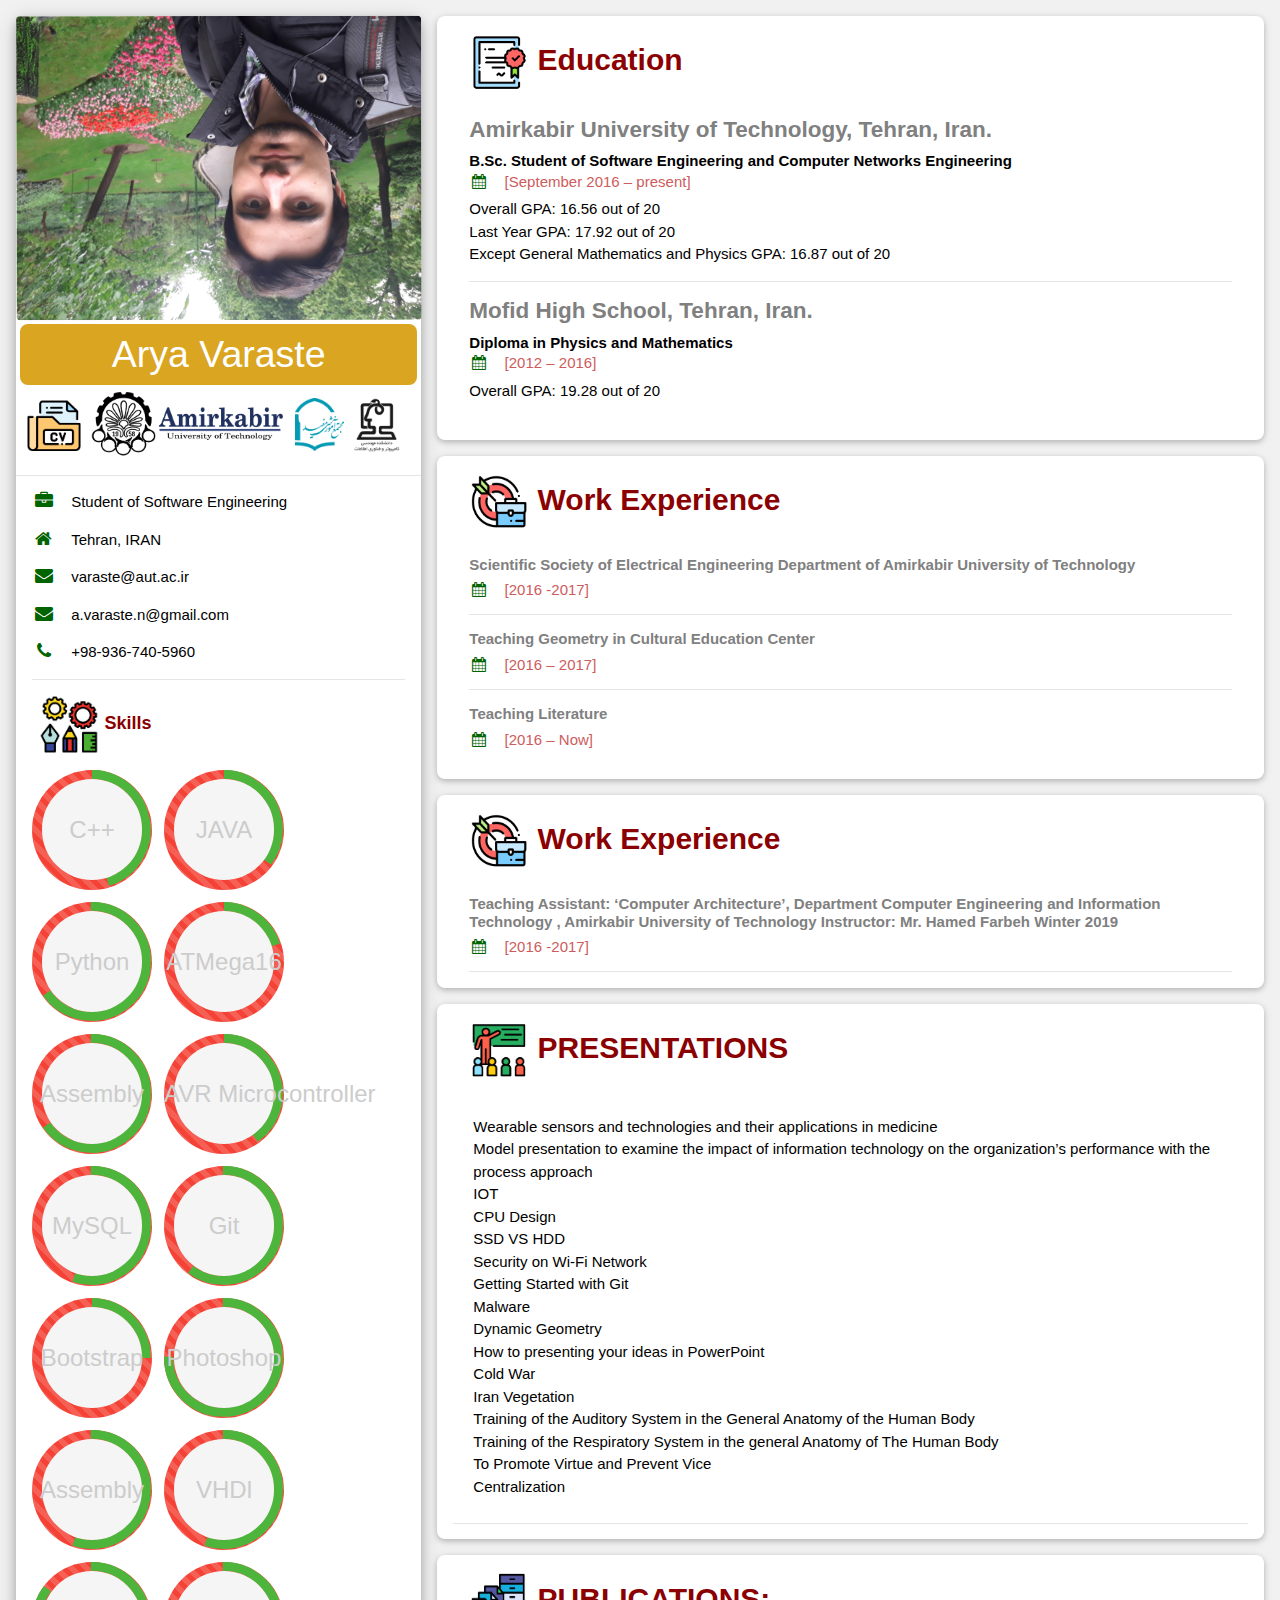
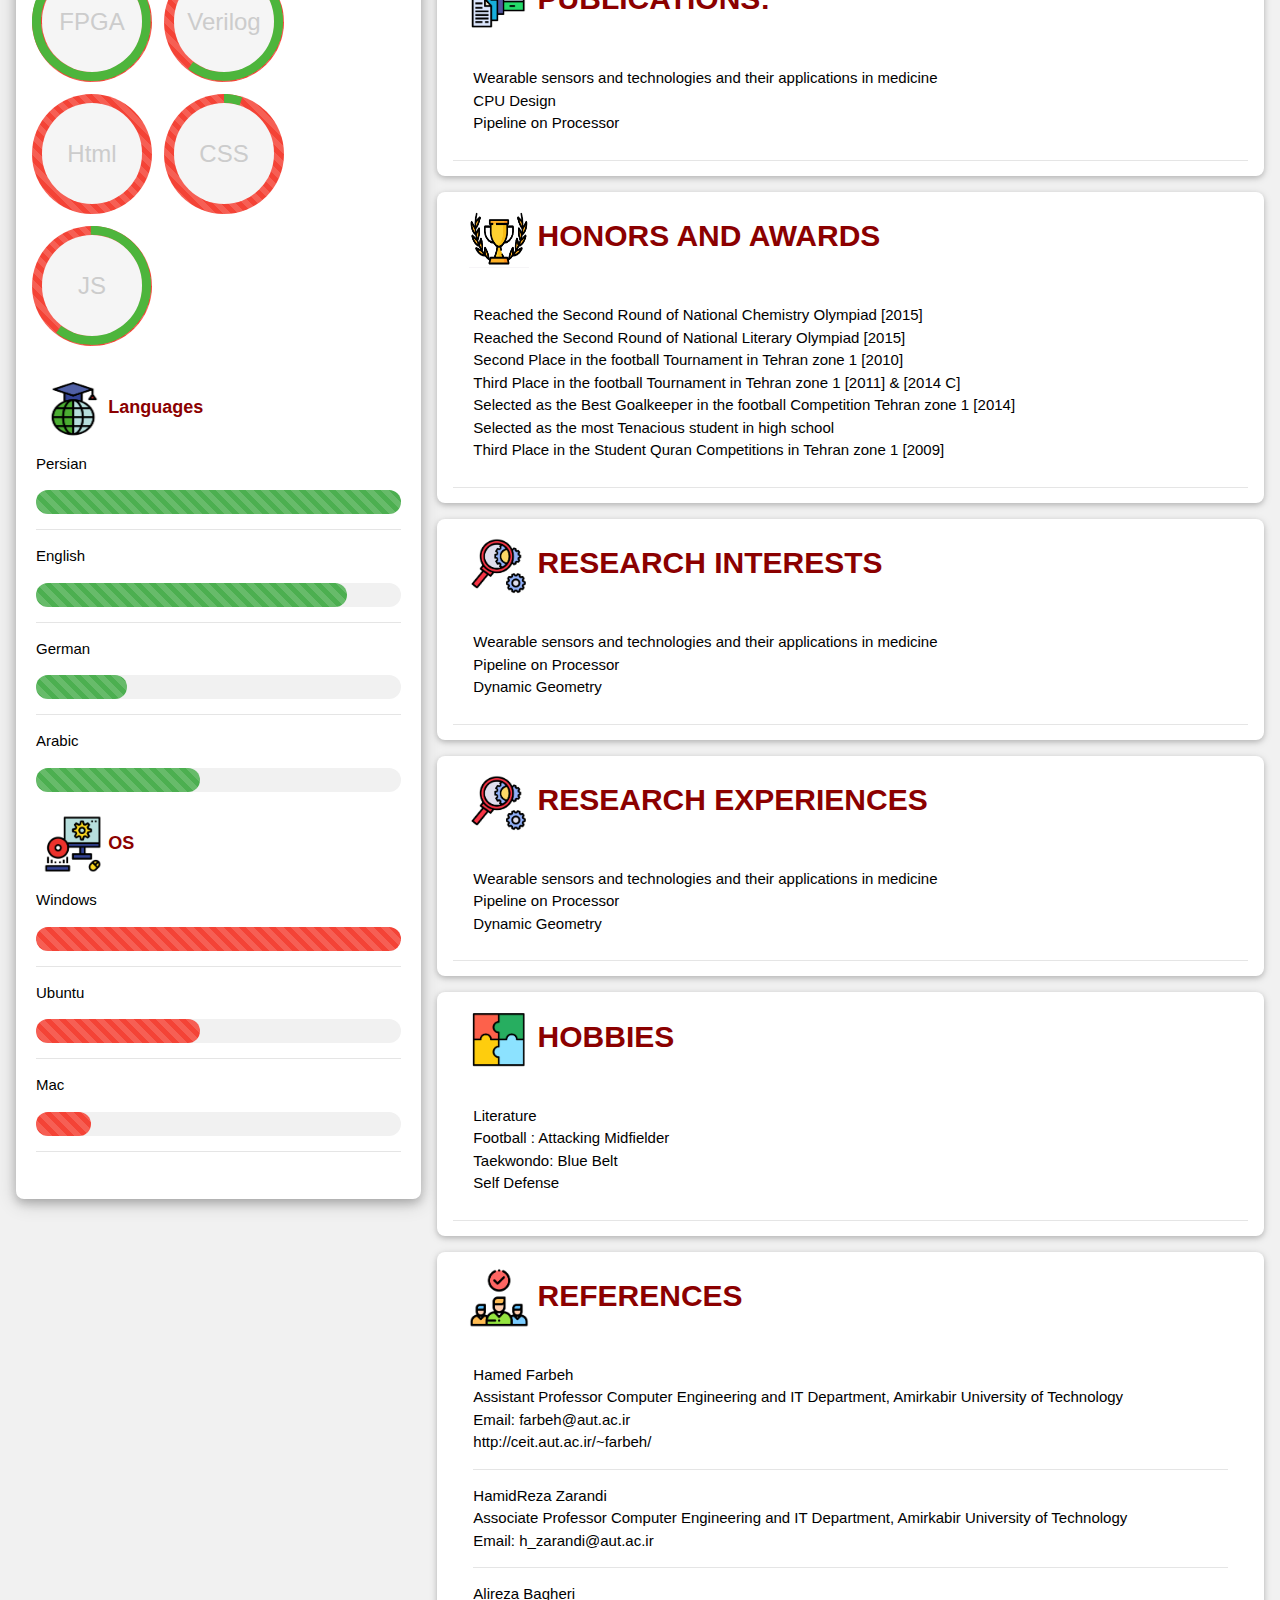
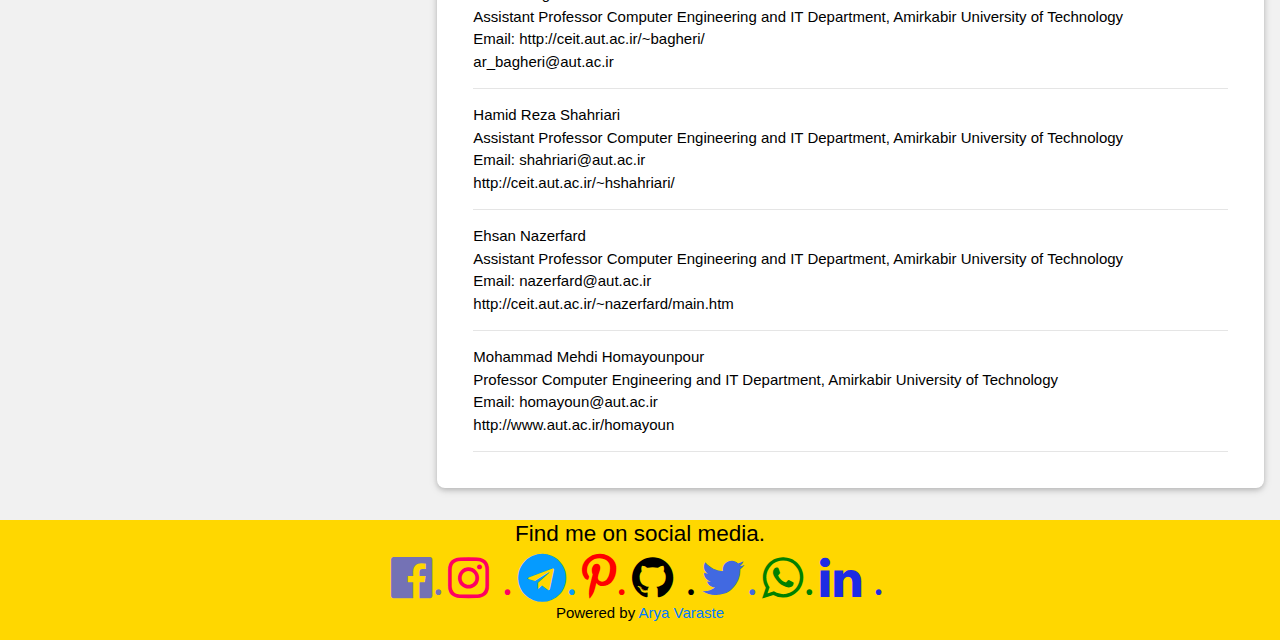
==== aryavaraste.html @ deca7c71 "Update aryavaraste.html" ====
<!DOCTYPE html>
<html>
<title>Arya Varaste</title>

<meta charset="UTF-8">
<meta name="viewport" content="width=device-width, initial-scale=1">
<meta name="viewport" content="width=device-width, initial-scale=1">

<link rel="stylesheet" href="style.css">
<link rel="stylesheet" href="">
<link rel="icon" href="pt.png" sizes="192x192" />
<link rel="stylesheet" href="https://www.w3schools.com/w3css/4/w3.css">
<link rel='stylesheet' href='https://fonts.googleapis.com/css?family=Roboto'>
<link rel="stylesheet" href="https://cdnjs.cloudflare.com/ajax/libs/font-awesome/4.7.0/css/font-awesome.min.css">
<link rel="stylesheet" href="https://maxcdn.bootstrapcdn.com/bootstrap/4.1.0/css/bootstrap.min.css">


<style>
  html,
  body,
  h1,
  h2,
  h3,
  h4,
  h5,
  h6 {
    font-family: "Garamond", sans-serif
  }
  h1 {
    font-family: "Freestyle Script", sans-serif;
    color: rgb(255, 255, 255);
    background-color: goldenrod;
    margin: 2%;
    padding: 0%;
    border: 10px;
    border-color: black;
    align-content: center;
    align-items: center;
    text-align: center;
  }
  hr {
    color: red;
  }
  .ii {
    color: darkgreen;
  }
  .era {
    color: indianred;
  }
  .Title {
    color: darkred;
  }
  .subTitle {
    color: gray;
  }
  .clhr {
    color: red;
  }
  .pBar {
    color: red;
  }
  .myImage {
    width: 90%;
    padding: 0%;
    margin-bottom: 0%;
  }
  .footer {
    background-color: gold;
  }
  .twitter {
    color: royalblue;
  }
  .myName {
    font-family: "Times New Roman (Headings CS)", sans-serif;
    color: rgb(255, 255, 255);
    background-color: goldenrod;
    margin: 1%;
    padding: 0%;
    border: 10px;
    border-color: black;
  }
  .facebook {
    color: rgba(62, 75, 253, 0.719)
  }
  .github {
    color: black;
  }
  .instagram {
    color: rgb(255, 0, 98);
  }
  .telegram {
    color: rgb(5, 155, 255)
  }
  .linkedin {
    color: rgb(30, 43, 228)
  }
  .pinterest {
    color: red;
  }
  .whatsapp {
    color: green;
  }
  .SM {
    size: 500px;
  }
  .CV {
    color: rgb(255, 255, 255);
    background-color: darkred;
    margin: 0%;
    padding: 0%;
    border: 0ch;
  }
  .lang {
    margin: 10px;
    padding: 10px;
  }
  .icon1 {
    width: 60px;
    height: 60px;
    padding: 0%;
    margin-left: 2%;
  }
  .Rotatea {
    transform: rotate(3.14rad);
    /* معادل 180 درجه چرخش  */
  }
  .icons {}
  .page {
    margin: 40px;
  }
</style>


<body class="w3-light-grey">

  <!-- Page Container -->
  <div class="w3-content w3-margin-top" style="max-width:1400px;">

    <!-- The Grid -->
    <div class="w3-row-padding">

      <!-- Left Column -->
      <div class="w3-third">

        <div class="w3-white   w3-card-4 w3-round-large">
          <div class="w3-display-container ">
            <img src="arya varaste.png" style="width:100% " class="myImage rounded Rotatea" alt="Avatar"></img>
            <div class=" w3-container myName w3-round-large">
              <h1 class "myName w3-hover-opacity ">Arya Varaste</h1>
            </div>
            <a href="Arya Varaste CV.pdf">
              <img class=" icon1 w3-hover-opacity" src="cv.png"></img>
            </a>
            <a href="http://aut.ac.ir/aut/">
              <img src="aut-logo.png" style="width:50% " class="myImage w3-hover-opacity" alt="Avatar"></img>
            </a>
            <a href="http://www.mecp.ir/index.aspx?siteid=18">
              <img src="mofid.png" style="width:12% " class="myImage w3-hover-opacity" alt="Avatar"></img>
            </a>
            <a href="http://ceit.aut.ac.ir">
              <img src="ce.png" style="width:14% " class="myImage w3-hover-opacity" alt="Avatar"></img>
            </a>
          </div>

          <hr>
          <div class="w3-container">
            <p>
              <i class="fa fa-briefcase fa-fw w3-margin-right w3-large ii w3-hover-opacity"></i>Student of Software Engineering</p>
            <p>
              <i class="fa fa-home fa-fw w3-margin-right w3-large ii w3-hover-opacity"></i>Tehran, IRAN</p>
            <p>
              <i class="fa fa-envelope fa-fw w3-margin-right w3-large ii w3-hover-opacity"></i>varaste@aut.ac.ir</p>
            <p>
              <i class="fa fa-envelope fa-fw w3-margin-right w3-large ii w3-hover-opacity"></i>a.varaste.n@gmail.com</p>
            <p>
              <i class="fa fa-phone fa-fw w3-margin-right w3-large ii w3-hover-opacity"></i>+98-936-740-5960</p>
            <hr>

            <p class="w3-large">
              <b>
                <img class=" icon1 w3-hover-opacity" src="Skills.png"></img>
                <b class="Title w3-hover-opacity">Skills</b>
              </b>
            </p>


            <div class=" c100 p45  w3-red  green
            progress-bar-animated    
            progress-bar-striped  ">
              <span>C++</span>
              <div class="slice ">
                <div class="bar "></div>
                <div class="fill "></div>
              </div>
            </div>


            <div class=" c100 p35  w3-red  green
           progress-bar-animated    
           progress-bar-striped  ">
              <span>JAVA</span>
              <div class="slice ">
                <div class="bar "></div>
                <div class="fill "></div>
              </div>
            </div>

            <div class=" c100 p65  w3-red  green
                   progress-bar-animated    
                   progress-bar-striped  ">
              <span>Python</span>
              <div class="slice ">
                <div class="bar "></div>
                <div class="fill "></div>
              </div>
            </div>

            <div class=" c100 p20  w3-red  green
            progress-bar-animated    
            progress-bar-striped  ">
              <span>ATMega16</span>
              <div class="slice ">
                <div class="bar "></div>
                <div class="fill "></div>
              </div>
            </div>

            <div class=" c100 p65  w3-red  green
            progress-bar-animated    
            progress-bar-striped  ">
              <span>Assembly</span>
              <div class="slice ">
                <div class="bar "></div>
                <div class="fill "></div>
              </div>
            </div>

            <div class=" c100 p40  w3-red  green
            progress-bar-animated    
            progress-bar-striped  ">
              <span>AVR Microcontroller</span>
              <div class="slice ">
                <div class="bar "></div>
                <div class="fill "></div>
              </div>
            </div>
 
            <div class=" c100 p55  w3-red  green
            progress-bar-animated    
            progress-bar-striped  ">
              <span>MySQL</span>
              <div class="slice ">
                <div class="bar "></div>
                <div class="fill "></div>
              </div>
            </div>


            <div class=" c100 p60  w3-red  green
            progress-bar-animated    
            progress-bar-striped  ">
              <span>Git</span>
              <div class="slice ">
                <div class="bar "></div>
                <div class="fill "></div>
              </div>
            </div>

            

            <div class=" c100 p25  w3-red  green
            progress-bar-animated    
            progress-bar-striped  ">
              <span>Bootstrap</span>
              <div class="slice ">
                <div class="bar "></div>
                <div class="fill "></div>
              </div>
            </div>

            <div class=" c100 p75  w3-red  green
                  progress-bar-animated    
                  progress-bar-striped  ">
              <span>Photoshop</span>
              <div class="slice ">
                <div class="bar "></div>
                <div class="fill "></div>
              </div>
            </div>

          
            <div class=" c100 p55  w3-red  green
                  progress-bar-animated    
                  progress-bar-striped  ">
              <span>Assembly</span>
              <div class="slice ">
                <div class="bar "></div>
                <div class="fill "></div>
              </div>
            </div>
            

            <div class=" c100 p55  w3-red  green
                  progress-bar-animated    
                  progress-bar-striped  ">
              <span>VHDl</span>
              <div class="slice ">
                <div class="bar "></div>
                <div class="fill "></div>
              </div>
            </div>

            <div class=" c100 p85   w3-red  green
                  progress-bar-animated    
                  progress-bar-striped  ">
              <span>FPGA</span>
              <div class="slice ">
                <div class="bar "></div>
                <div class="fill "></div>
              </div>
            </div>

            <div class=" c100 p60  w3-red  green
                      progress-bar-animated    
                      progress-bar-striped  ">
              <span>Verilog</span>
              <div class="slice ">
                <div class="bar "></div>
                <div class="fill "></div>
              </div>
            </div>

            <div>
              <div class=" c100 p0  w3-red  green 
            progress-bar-animated    
            progress-bar-striped  ">
                <span>Html</span>
                <div class="slice ">
                  <div class="bar "></div>
                  <div class="fill "></div>
                </div>
              </div>

              <div class=" c100 p5  w3-red  green
           progress-bar-animated    
           progress-bar-striped  ">
                <span>CSS</span>
                <div class="slice ">
                  <div class="bar "></div>
                  <div class="fill "></div>
                </div>
              </div>

              <div class=" c100 p60  w3-red  green
          progress-bar-animated    
          progress-bar-striped  ">
                <span>JS</span>
                <div class="slice ">
                  <div class="bar "></div>
                  <div class="fill "></div>
                </div>
              </div>
            </div>
            <br>
          </div>


          <div class="lang">
            <p class="w3-large w3-text-theme">
              <b>
                <img class=" icon1 w3-hover-opacity" src="Languages.png"></img>
              </b>
              <b class="Title w3-hover-opacity">Languages</b>
              </b>
            </p>
            <p>Persian</p>
            <div class="w3-light-grey w3-round-xlarge">
              <div class="w3-round-xlarge w3-green progress-bar-animated    
            progress-bar-striped  w3-hover-opacity" style="height:24px;width:100%"></div>
            </div>
            <hr>
            <p>English</p>
            <div class="w3-light-grey w3-round-xlarge">
              <div class="w3-round-xlarge w3-green w3-green progress-bar-animated    
            progress-bar-striped  w3-hover-opacity" style="height:24px;width:85%"></div>
            </div>
            <hr>
            <p>German</p>
            <div class="w3-light-grey w3-round-xlarge">
              <div class="w3-round-xlarge w3-green w3-green progress-bar-animated    
            progress-bar-striped  w3-hover-opacity" style="height:24px;width:25%"></div>
            </div>
            <hr>
            <p>Arabic</p>
            <div class="w3-light-grey w3-round-xlarge">
              <div class="w3-round-xlarge w3-green  w3-green progress-bar-animated    
            progress-bar-striped  w3-hover-opacity" style="height:24px;width:45%"></div>
            </div>
            <br>



            <p class="w3-large w3-text-theme">
              <b>
                <img class=" icon1 w3-hover-opacity" src="OS.png"></img>
              </b>
              <b class="Title w3-hover-opacity"> OS</b>
              </b>
            </p>
            <p>Windows</p>
            <div class="w3-light-grey w3-round-xlarge">
              <div class="w3-round-xlarge w3-red  progress-bar-animated    
            progress-bar-striped  w3-hover-opacity" style="height:24px;width:100%"></div>
            </div>
            <hr>
            <p>Ubuntu</p>
            <div class="w3-light-grey w3-round-xlarge">
              <div class="w3-round-xlarge w3-red progress-bar-animated    
            progress-bar-striped  w3-hover-opacity" style="height:24px;width:45%"></div>
            </div>
            <hr>
            <p>Mac </p>
            <div class="w3-light-grey w3-round-xlarge">
              <div class="w3-round-xlarge w3-red progress-bar-animated    
            progress-bar-striped  w3-hover-opacity" style="height:24px;width:15%"></div>
            </div>
            <hr>

            <br>
          </div>
        </div>
        <br>

        <!-- End Left Column -->
      </div>

      <!-- Right Column -->
      <div class="w3-twothird">


        <div class="w3-container w3-card w3-white w3-margin-bottom w3-round-large">
          <h2 class=" w3-padding-16">
            <img class=" icon1 w3-hover-opacity" src="Education.png"></img>
            <b class="Title"> Education</b>
          </h2>
          <div class="w3-container">
            <h4 class="subTitle">
              <b>Amirkabir University of Technology, Tehran, Iran.</b>
            </h4>
            <h7 class="">
              <b>B.Sc. Student of Software Engineering and Computer Networks Engineering</b>
            </h7>
            <h6 class="era ">
              <i class="fa fa-calendar fa-fw w3-margin-right ii w3-hover-opacity"></i>[September 2016 – present]</h6>
            <p>Overall GPA: 16.56 out of 20</br>
              Last Year GPA: 17.92 out of 20</br>
              Except General Mathematics and Physics GPA: 16.87 out of 20</p>
            <hr>
          </div>

          <div class="w3-container">
            <h4 class="subTitle">
              <b>Mofid High School, Tehran, Iran.</b>
            </h4>
            <h7 class="">
              <b> Diploma in Physics and Mathematics</b>
            </h7>

            <h6 class="era">
              <i class="fa fa-calendar fa-fw w3-margin-right ii w3-hover-opacity"></i>[2012 – 2016]</h6>
            <p>Overall GPA: 19.28 out of 20</p>
            </br>
          </div>
        </div>


        <div class="w3-container w3-card w3-white w3-margin-bottom w3-round-large">
          <h2 class="w3-text-grey w3-padding-16">
            <img class=" icon1 w3-hover-opacity" src="Work Experience.png"></img>
            <b class="Title">Work Experience</b>
          </h2>
          <div class="w3-container">
            <h6 class="subTitle">
              <b>Scientific Society of Electrical Engineering Department of Amirkabir University of Technology</b>
            </h6>
            <h6 class="era">
              <i class="fa fa-calendar fa-fw w3-margin-right ii w3-hover-opacity"></i>[2016 -2017]
              <!--<span class="w3-tag w3-teal w3-round">Current</span>-->
            </h6>
            <p></p>
            <hr>
          </div>
          <div class="w3-container">
            <h6 class="subTitle">
              <b>Teaching Geometry in Cultural Education Center</b>
            </h6>
            <h6 class="era">
              <i class="fa fa-calendar fa-fw w3-margin-right ii w3-hover-opacity"></i>[2016 – 2017]</h6>
            <hr class="clhr">
          </div>
          <div class="w3-container">
            <h6 class="subTitle">
              <b>Teaching Literature </b>
            </h6>
            <h6 class="era">
              <i class="fa fa-calendar fa-fw w3-margin-right  ii w3-hover-opacity"></i>[2016 – Now]</h6>
            <br>
          </div>
        </div>

         <div class="w3-container w3-card w3-white w3-margin-bottom w3-round-large">
          <h2 class="w3-text-grey w3-padding-16">
            <img class=" icon1 w3-hover-opacity" src="Work Experience.png"></img>
            <b class="Title">Work Experience</b>
          </h2>
          <div class="w3-container">
            <h6 class="subTitle">
              <b>Teaching Assistant: ‘Computer Architecture’, Department Computer Engineering and Information Technology , Amirkabir University of Technology
Instructor: Mr. Hamed Farbeh 
                Winter 2019</b>
            </h6>
            <h6 class="era">
              <i class="fa fa-calendar fa-fw w3-margin-right ii w3-hover-opacity"></i>[2016 -2017]
              <!--<span class="w3-tag w3-teal w3-round">Current</span>-->
            </h6>
            <p></p>
            <hr>
          </div>
        </div>

        <div class="w3-container w3-card w3-white w3-margin-bottom w3-round-large">
          <h2 class=" w3-padding-16">
            <img class=" icon1 w3-hover-opacity" src="PRESENTATIONS2.png"></img>
            <b class="Title">PRESENTATIONS</b>
          </h2>

          <p class="lang">
            Wearable sensors and technologies and their applications in medicine
            <br> Model presentation to examine the impact of information technology on the organization’s performance with the process approach
            <br> IOT
            <br> CPU Design
            <br> SSD VS HDD
            <br> Security on Wi-Fi Network
            <br> Getting Started with Git
            <br> Malware
            <br> Dynamic Geometry
            <br> How to presenting your ideas in PowerPoint
            <br> Cold War
            <br> Iran Vegetation
            <br> Training of the Auditory System in the General Anatomy of the Human Body
            <br> Training of the Respiratory System in the general Anatomy of The Human Body
            <br> To Promote Virtue and Prevent Vice
            <br> Centralization
            <br>
          </p>
          <hr>
        </div>


        <div class="w3-container w3-card w3-white w3-margin-bottom w3-round-large">
          <h2 class=" w3-padding-16">
            <img class=" icon1 w3-hover-opacity" src="PUBLICATIONS.png"></img>
            <b class="Title">PUBLICATIONS:</b>
          </h2>

          <p class="lang">
            Wearable sensors and technologies and their applications in medicine
            <br> CPU Design
            <br> Pipeline on Processor
            <br>

          </p>
          <hr>
        </div>


        <div class="w3-container w3-card w3-white w3-margin-bottom w3-round-large">
          <h2 class=" w3-padding-16">
            <img class=" icon1 w3-hover-opacity" src="HONORS AND AWARDS.png"></img>
            <b class="Title">HONORS AND AWARDS</b>
          </h2>

          <p class="lang">
            Reached the Second Round of National Chemistry Olympiad [2015]
            <br> Reached the Second Round of National Literary Olympiad [2015]
            <br> Second Place in the football Tournament in Tehran zone 1 [2010]
            <br> Third Place in the football Tournament in Tehran zone 1 [2011] & [2014 C]
            <br> Selected as the Best Goalkeeper in the football Competition Tehran zone 1 [2014]
            <br> Selected as the most Tenacious student in high school
            <br> Third Place in the Student Quran Competitions in Tehran zone 1 [2009]
            <br>
          </p>
          <hr>
        </div>

        <div class="w3-container w3-card w3-white w3-margin-bottom w3-round-large">
          <h2 class=" w3-padding-16">
            <img class=" icon1 w3-hover-opacity" src="RESEARCH EXPERIENCES1.png"></img>
            <b class="Title">RESEARCH INTERESTS</b>
          </h2>
          <p class="lang">
            Wearable sensors and technologies and their applications in medicine
            <br>Pipeline on Processor
            <br> Dynamic Geometry
            <br>
          </p>
          <hr>
        </div>

        <div class="w3-container w3-card w3-white w3-margin-bottom w3-round-large">
          <h2 class=" w3-padding-16">
            <img class=" icon1 w3-hover-opacity" src="RESEARCH EXPERIENCES1.png"></img>
            <b class="Title">RESEARCH EXPERIENCES</b>
          </h2>
          <p class="lang">
            Wearable sensors and technologies and their applications in medicine
            <br>Pipeline on Processor
            <br> Dynamic Geometry
            <br>
          </p>
          <hr>
        </div>

        <div class="w3-container w3-card w3-white w3-margin-bottom w3-round-large">
          <h2 class=" w3-padding-16">
            <img class=" icon1 w3-hover-opacity" src="HOBBIES.png"></img>
            <b class="Title">HOBBIES</b>
          </h2>
          <p class="lang">
            Literature
            <br> Football : Attacking Midfielder
            <br> Taekwondo: Blue Belt
            <br> Self Defense
            <br>
          </p>
          <hr>
        </div>

        <div class="w3-container w3-card w3-white w3-margin-bottom w3-round-large">
          <h2 class=" w3-padding-16">
            <img class=" icon1 w3-hover-opacity" src="REFERENCES.png"></img>
            <b class="Title">REFERENCES</b>
          </h2>
          <div class="lang">
            <p>
              Hamed Farbeh
              <br> Assistant Professor Computer Engineering and IT Department, Amirkabir University of Technology
              <br> Email: farbeh@aut.ac.ir
              <br> http://ceit.aut.ac.ir/~farbeh/
              <br>
              <hr> HamidReza Zarandi
              <br> Associate Professor Computer Engineering and IT Department, Amirkabir University of Technology
              <br> Email: h_zarandi@aut.ac.ir
              <br>
              <hr> Alireza Bagheri
              <br> Assistant Professor Computer Engineering and IT Department, Amirkabir University of Technology
              <br> Email: http://ceit.aut.ac.ir/~bagheri/
              <br> ar_bagheri@aut.ac.ir
              <br>
              <hr> Hamid Reza Shahriari
              <br> Assistant Professor Computer Engineering and IT Department, Amirkabir University of Technology
              <br> Email: shahriari@aut.ac.ir
              <br> http://ceit.aut.ac.ir/~hshahriari/
              <br>
              <hr> Ehsan Nazerfard
              <br> Assistant Professor Computer Engineering and IT Department, Amirkabir University of Technology
              <br> Email: nazerfard@aut.ac.ir
              <br> http://ceit.aut.ac.ir/~nazerfard/main.htm
              <br>
              <hr> Mohammad Mehdi Homayounpour
              <br> Professor Computer Engineering and IT Department, Amirkabir University of Technology
              <br> Email: homayoun@aut.ac.ir
              <br> http://www.aut.ac.ir/homayoun
              <br>
            </p>
            <hr>
          </div>
        </div>
      </div>
      <!-- End Right Column -->
    </div>
    <!-- End Grid -->
  </div>
  <!-- End Page Container -->
  </div>
  <footer class="w3-container footer w3-center w3-margin-top">
    <h4>Find me on social media.</h4>
    <a href="">
      <i class="fa fa-facebook-official w3-hover-opacity facebook SM w3-xxxlarge">. </i>
    </a>
    <a href="https://www.instagram.com/aryavaraste/">
      <i class="fa fa-instagram w3-hover-opacity  instagram SM w3-xxxlarge"> .</i>
    </a>
    <a href="https://t.me/PhoenixAIM54">
      <i class="fa fa-telegram w3-hover-opacity telegram SM w3-xxxlarge">. </i>
    </a>
    <a href=""></a>
    <i class="fa fa-pinterest-p w3-hover-opacity pinterest SM w3-xxxlarge">. </i>
    </a>
    <a href="https://github.com/varaste">
      <i class="fa fa-github w3-hover-opacity github SM w3-xxxlarge"> .</i>
    </a>
    <a href="">
      <i class="fa fa-twitter w3-hover-opacity twitter SM w3-xxxlarge">. </i>
    </a>
    <a href="">
      <i class="fa fa-whatsapp w3-hover-opacity  whatsapp SM w3-xxxlarge">. </i>
    </a>
    <a href="">
      <i class="fa fa-linkedin w3-hover-opacity linkedin SM w3-xxxlarge"> .</i>
    </a>
    <a href="">
      <i class="fa fa-Google+  w3-hover-opacity Google+ SM "></i>
    </a>
    <p>Powered by
      <a href="https://github.com/varaste" target="_blank">Arya Varaste</a>
    </p>
  </footer>
</body>

</html>
---- style.css ----
html,
  body,
  h1,
  h2,
  h3,
  h4,
  h5,
  h6 {
    font-family: "Garamond", sans-serif
  }

  h1 {
    font-family: "Freestyle Script", sans-serif;
    color: rgb(255, 255, 255);
    background-color:darkgreen;
    margin: 2%;
    padding: 0%;
    border: 10px;
    border-color: black;
    align-content: center;
    align-items: center;
    text-align: center;
    

  }

  .ii {
    color: darkgreen;

  }

  .era {
    color: indianred;
  }

  .Title {
    color: darkred;
  }

  .subTitle {
    color: gray;
  }

  hr {
    color: red;
  }

  .clhr {
    color: red;
  }

  .pBar {
    color: red;
  }

  #name {
    color: aqua;
  }

  .myImage {
    width: 90%;
    padding: 0%;
    margin-bottom: 0%;

  }

  .footer {
    background-color: darkorange;
  }

  .twitter {
    color: royalblue;
  }

  .myName {
    font-family: "Times New Roman (Headings CS)", sans-serif;
    color: rgb(255, 255, 255);
    background-color: darkgreen;
    margin: 1%;
    padding: 0%;
    border: 10px;
    border-color: black;
  }

  .facebook {

    color: rgba(62, 75, 253, 0.719)
  }
  .github{
    color: black;
  }

  .instagram {
    color: rgb(255, 0, 98);
  }

  .telegram {
    color: rgb(5, 155, 255)
  }

  .linkedin {
    color: rgb(30, 43, 228)
  }

  .pinterest {
    color: red;
  }

  .whatsapp {
    color: green;
  }

  .SM {
    size: 500px;
  }

  .CV {
    font-family: "Times New Roman (Headings CS)", sans-serif;
    color: rgb(255, 255, 255);
    background-color: darkred;
    margin-bottom: 2%;
    margin-left: 2%;
    padding: 4%;
    border: 10px;
    border-color: black;

  }


.lang{
  margin: 10px;
  padding: 10px;

}



  .page {
    margin: 40px;
  }



  .dark-area {
    background-color: #666;
    padding: 40px;
    margin: 0 -40px 20px -40px;
    clear: both;
  }

  .clearfix:before,
  .clearfix:after {
    content: " ";
    display: table;
  }

  .clearfix:after {
    clear: both;
  }

  .clearfix {
    *zoom: 1;
  }


  .rect-auto,
  .c100.p51 .slice,
  .c100.p52 .slice,
  .c100.p53 .slice,
  .c100.p54 .slice,
  .c100.p55 .slice,
  .c100.p56 .slice,
  .c100.p57 .slice,
  .c100.p58 .slice,
  .c100.p59 .slice,
  .c100.p60 .slice,
  .c100.p61 .slice,
  .c100.p62 .slice,
  .c100.p63 .slice,
  .c100.p64 .slice,
  .c100.p65 .slice,
  .c100.p66 .slice,
  .c100.p67 .slice,
  .c100.p68 .slice,
  .c100.p69 .slice,
  .c100.p70 .slice,
  .c100.p71 .slice,
  .c100.p72 .slice,
  .c100.p73 .slice,
  .c100.p74 .slice,
  .c100.p75 .slice,
  .c100.p76 .slice,
  .c100.p77 .slice,
  .c100.p78 .slice,
  .c100.p79 .slice,
  .c100.p80 .slice,
  .c100.p81 .slice,
  .c100.p82 .slice,
  .c100.p83 .slice,
  .c100.p84 .slice,
  .c100.p85 .slice,
  .c100.p86 .slice,
  .c100.p87 .slice,
  .c100.p88 .slice,
  .c100.p89 .slice,
  .c100.p90 .slice,
  .c100.p91 .slice,
  .c100.p92 .slice,
  .c100.p93 .slice,
  .c100.p94 .slice,
  .c100.p95 .slice,
  .c100.p96 .slice,
  .c100.p97 .slice,
  .c100.p98 .slice,
  .c100.p99 .slice,
  .c100.p100 .slice {
    clip: rect(auto, auto, auto, auto);
  }

  .pie,
  .c100 .bar,
  .c100.p51 .fill,
  .c100.p52 .fill,
  .c100.p53 .fill,
  .c100.p54 .fill,
  .c100.p55 .fill,
  .c100.p56 .fill,
  .c100.p57 .fill,
  .c100.p58 .fill,
  .c100.p59 .fill,
  .c100.p60 .fill,
  .c100.p61 .fill,
  .c100.p62 .fill,
  .c100.p63 .fill,
  .c100.p64 .fill,
  .c100.p65 .fill,
  .c100.p66 .fill,
  .c100.p67 .fill,
  .c100.p68 .fill,
  .c100.p69 .fill,
  .c100.p70 .fill,
  .c100.p71 .fill,
  .c100.p72 .fill,
  .c100.p73 .fill,
  .c100.p74 .fill,
  .c100.p75 .fill,
  .c100.p76 .fill,
  .c100.p77 .fill,
  .c100.p78 .fill,
  .c100.p79 .fill,
  .c100.p80 .fill,
  .c100.p81 .fill,
  .c100.p82 .fill,
  .c100.p83 .fill,
  .c100.p84 .fill,
  .c100.p85 .fill,
  .c100.p86 .fill,
  .c100.p87 .fill,
  .c100.p88 .fill,
  .c100.p89 .fill,
  .c100.p90 .fill,
  .c100.p91 .fill,
  .c100.p92 .fill,
  .c100.p93 .fill,
  .c100.p94 .fill,
  .c100.p95 .fill,
  .c100.p96 .fill,
  .c100.p97 .fill,
  .c100.p98 .fill,
  .c100.p99 .fill,
  .c100.p100 .fill {
    position: absolute;
    border: 0.08em solid #307bbb;
    width: 0.84em;
    height: 0.84em;
    clip: rect(0em, 0.5em, 1em, 0em);
    border-radius: 50%;
    -webkit-transform: rotate(0deg);
    -moz-transform: rotate(0deg);
    -ms-transform: rotate(0deg);
    -o-transform: rotate(0deg);
    transform: rotate(0deg);
  }

  .pie-fill,
  .c100.p51 .bar:after,
  .c100.p51 .fill,
  .c100.p52 .bar:after,
  .c100.p52 .fill,
  .c100.p53 .bar:after,
  .c100.p53 .fill,
  .c100.p54 .bar:after,
  .c100.p54 .fill,
  .c100.p55 .bar:after,
  .c100.p55 .fill,
  .c100.p56 .bar:after,
  .c100.p56 .fill,
  .c100.p57 .bar:after,
  .c100.p57 .fill,
  .c100.p58 .bar:after,
  .c100.p58 .fill,
  .c100.p59 .bar:after,
  .c100.p59 .fill,
  .c100.p60 .bar:after,
  .c100.p60 .fill,
  .c100.p61 .bar:after,
  .c100.p61 .fill,
  .c100.p62 .bar:after,
  .c100.p62 .fill,
  .c100.p63 .bar:after,
  .c100.p63 .fill,
  .c100.p64 .bar:after,
  .c100.p64 .fill,
  .c100.p65 .bar:after,
  .c100.p65 .fill,
  .c100.p66 .bar:after,
  .c100.p66 .fill,
  .c100.p67 .bar:after,
  .c100.p67 .fill,
  .c100.p68 .bar:after,
  .c100.p68 .fill,
  .c100.p69 .bar:after,
  .c100.p69 .fill,
  .c100.p70 .bar:after,
  .c100.p70 .fill,
  .c100.p71 .bar:after,
  .c100.p71 .fill,
  .c100.p72 .bar:after,
  .c100.p72 .fill,
  .c100.p73 .bar:after,
  .c100.p73 .fill,
  .c100.p74 .bar:after,
  .c100.p74 .fill,
  .c100.p75 .bar:after,
  .c100.p75 .fill,
  .c100.p76 .bar:after,
  .c100.p76 .fill,
  .c100.p77 .bar:after,
  .c100.p77 .fill,
  .c100.p78 .bar:after,
  .c100.p78 .fill,
  .c100.p79 .bar:after,
  .c100.p79 .fill,
  .c100.p80 .bar:after,
  .c100.p80 .fill,
  .c100.p81 .bar:after,
  .c100.p81 .fill,
  .c100.p82 .bar:after,
  .c100.p82 .fill,
  .c100.p83 .bar:after,
  .c100.p83 .fill,
  .c100.p84 .bar:after,
  .c100.p84 .fill,
  .c100.p85 .bar:after,
  .c100.p85 .fill,
  .c100.p86 .bar:after,
  .c100.p86 .fill,
  .c100.p87 .bar:after,
  .c100.p87 .fill,
  .c100.p88 .bar:after,
  .c100.p88 .fill,
  .c100.p89 .bar:after,
  .c100.p89 .fill,
  .c100.p90 .bar:after,
  .c100.p90 .fill,
  .c100.p91 .bar:after,
  .c100.p91 .fill,
  .c100.p92 .bar:after,
  .c100.p92 .fill,
  .c100.p93 .bar:after,
  .c100.p93 .fill,
  .c100.p94 .bar:after,
  .c100.p94 .fill,
  .c100.p95 .bar:after,
  .c100.p95 .fill,
  .c100.p96 .bar:after,
  .c100.p96 .fill,
  .c100.p97 .bar:after,
  .c100.p97 .fill,
  .c100.p98 .bar:after,
  .c100.p98 .fill,
  .c100.p99 .bar:after,
  .c100.p99 .fill,
  .c100.p100 .bar:after,
  .c100.p100 .fill {
    -webkit-transform: rotate(180deg);
    -moz-transform: rotate(180deg);
    -ms-transform: rotate(180deg);
    -o-transform: rotate(180deg);
    transform: rotate(180deg);
  }

  .c100 {
    position: relative;
    font-size: 120px;
    width: 1em;
    height: 1em;
    border-radius: 50%;
    float: left;
    margin: 0 0.1em 0.1em 0;
    background-color: #cccccc;
  }

  .c100 *,
  .c100 *:before,
  .c100 *:after {
    -webkit-box-sizing: content-box;
    -moz-box-sizing: content-box;
    box-sizing: content-box;
  }

  .c100.center {
    float: none;
    margin: 0 auto;
  }

  .c100.big {
    font-size: 240px;
  }

  .c100.small {
    font-size: 80px;
  }

  .c100>span {
    position: absolute;
    width: 100%;
    z-index: 1;
    left: 0;
    top: 0;
    width: 5em;
    line-height: 5em;
    font-size: 0.2em;
    color: #cccccc;
    display: block;
    text-align: center;
    white-space: nowrap;
    -webkit-transition-property: all;
    -moz-transition-property: all;
    -o-transition-property: all;
    transition-property: all;
    -webkit-transition-duration: 0.2s;
    -moz-transition-duration: 0.2s;
    -o-transition-duration: 0.2s;
    transition-duration: 0.2s;
    -webkit-transition-timing-function: ease-out;
    -moz-transition-timing-function: ease-out;
    -o-transition-timing-function: ease-out;
    transition-timing-function: ease-out;
  }

  .c100:after {
    position: absolute;
    top: 0.08em;
    left: 0.08em;
    display: block;
    content: " ";
    border-radius: 50%;
    background-color: #f5f5f5;
    width: 0.84em;
    height: 0.84em;
    -webkit-transition-property: all;
    -moz-transition-property: all;
    -o-transition-property: all;
    transition-property: all;
    -webkit-transition-duration: 0.2s;
    -moz-transition-duration: 0.2s;
    -o-transition-duration: 0.2s;
    transition-duration: 0.2s;
    -webkit-transition-timing-function: ease-in;
    -moz-transition-timing-function: ease-in;
    -o-transition-timing-function: ease-in;
    transition-timing-function: ease-in;
  }

  .c100 .slice {
    position: absolute;
    width: 1em;
    height: 1em;
    clip: rect(0em, 1em, 1em, 0.5em);
  }

  .c100.p1 .bar {
    -webkit-transform: rotate(3.6deg);
    -moz-transform: rotate(3.6deg);
    -ms-transform: rotate(3.6deg);
    -o-transform: rotate(3.6deg);
    transform: rotate(3.6deg);
  }

  .c100.p2 .bar {
    -webkit-transform: rotate(7.2deg);
    -moz-transform: rotate(7.2deg);
    -ms-transform: rotate(7.2deg);
    -o-transform: rotate(7.2deg);
    transform: rotate(7.2deg);
  }

  .c100.p3 .bar {
    -webkit-transform: rotate(10.8deg);
    -moz-transform: rotate(10.8deg);
    -ms-transform: rotate(10.8deg);
    -o-transform: rotate(10.8deg);
    transform: rotate(10.8deg);
  }

  .c100.p4 .bar {
    -webkit-transform: rotate(14.4deg);
    -moz-transform: rotate(14.4deg);
    -ms-transform: rotate(14.4deg);
    -o-transform: rotate(14.4deg);
    transform: rotate(14.4deg);
  }

  .c100.p5 .bar {
    -webkit-transform: rotate(18deg);
    -moz-transform: rotate(18deg);
    -ms-transform: rotate(18deg);
    -o-transform: rotate(18deg);
    transform: rotate(18deg);
  }

  .c100.p6 .bar {
    -webkit-transform: rotate(21.6deg);
    -moz-transform: rotate(21.6deg);
    -ms-transform: rotate(21.6deg);
    -o-transform: rotate(21.6deg);
    transform: rotate(21.6deg);
  }

  .c100.p7 .bar {
    -webkit-transform: rotate(25.2deg);
    -moz-transform: rotate(25.2deg);
    -ms-transform: rotate(25.2deg);
    -o-transform: rotate(25.2deg);
    transform: rotate(25.2deg);
  }

  .c100.p8 .bar {
    -webkit-transform: rotate(28.8deg);
    -moz-transform: rotate(28.8deg);
    -ms-transform: rotate(28.8deg);
    -o-transform: rotate(28.8deg);
    transform: rotate(28.8deg);
  }

  .c100.p9 .bar {
    -webkit-transform: rotate(32.4deg);
    -moz-transform: rotate(32.4deg);
    -ms-transform: rotate(32.4deg);
    -o-transform: rotate(32.4deg);
    transform: rotate(32.4deg);
  }

  .c100.p10 .bar {
    -webkit-transform: rotate(36deg);
    -moz-transform: rotate(36deg);
    -ms-transform: rotate(36deg);
    -o-transform: rotate(36deg);
    transform: rotate(36deg);
  }

  .c100.p11 .bar {
    -webkit-transform: rotate(39.6deg);
    -moz-transform: rotate(39.6deg);
    -ms-transform: rotate(39.6deg);
    -o-transform: rotate(39.6deg);
    transform: rotate(39.6deg);
  }

  .c100.p12 .bar {
    -webkit-transform: rotate(43.2deg);
    -moz-transform: rotate(43.2deg);
    -ms-transform: rotate(43.2deg);
    -o-transform: rotate(43.2deg);
    transform: rotate(43.2deg);
  }

  .c100.p13 .bar {
    -webkit-transform: rotate(46.800000000000004deg);
    -moz-transform: rotate(46.800000000000004deg);
    -ms-transform: rotate(46.800000000000004deg);
    -o-transform: rotate(46.800000000000004deg);
    transform: rotate(46.800000000000004deg);
  }

  .c100.p14 .bar {
    -webkit-transform: rotate(50.4deg);
    -moz-transform: rotate(50.4deg);
    -ms-transform: rotate(50.4deg);
    -o-transform: rotate(50.4deg);
    transform: rotate(50.4deg);
  }

  .c100.p15 .bar {
    -webkit-transform: rotate(54deg);
    -moz-transform: rotate(54deg);
    -ms-transform: rotate(54deg);
    -o-transform: rotate(54deg);
    transform: rotate(54deg);
  }

  .c100.p16 .bar {
    -webkit-transform: rotate(57.6deg);
    -moz-transform: rotate(57.6deg);
    -ms-transform: rotate(57.6deg);
    -o-transform: rotate(57.6deg);
    transform: rotate(57.6deg);
  }

  .c100.p17 .bar {
    -webkit-transform: rotate(61.2deg);
    -moz-transform: rotate(61.2deg);
    -ms-transform: rotate(61.2deg);
    -o-transform: rotate(61.2deg);
    transform: rotate(61.2deg);
  }

  .c100.p18 .bar {
    -webkit-transform: rotate(64.8deg);
    -moz-transform: rotate(64.8deg);
    -ms-transform: rotate(64.8deg);
    -o-transform: rotate(64.8deg);
    transform: rotate(64.8deg);
  }

  .c100.p19 .bar {
    -webkit-transform: rotate(68.4deg);
    -moz-transform: rotate(68.4deg);
    -ms-transform: rotate(68.4deg);
    -o-transform: rotate(68.4deg);
    transform: rotate(68.4deg);
  }

  .c100.p20 .bar {
    -webkit-transform: rotate(72deg);
    -moz-transform: rotate(72deg);
    -ms-transform: rotate(72deg);
    -o-transform: rotate(72deg);
    transform: rotate(72deg);
  }

  .c100.p21 .bar {
    -webkit-transform: rotate(75.60000000000001deg);
    -moz-transform: rotate(75.60000000000001deg);
    -ms-transform: rotate(75.60000000000001deg);
    -o-transform: rotate(75.60000000000001deg);
    transform: rotate(75.60000000000001deg);
  }

  .c100.p22 .bar {
    -webkit-transform: rotate(79.2deg);
    -moz-transform: rotate(79.2deg);
    -ms-transform: rotate(79.2deg);
    -o-transform: rotate(79.2deg);
    transform: rotate(79.2deg);
  }

  .c100.p23 .bar {
    -webkit-transform: rotate(82.8deg);
    -moz-transform: rotate(82.8deg);
    -ms-transform: rotate(82.8deg);
    -o-transform: rotate(82.8deg);
    transform: rotate(82.8deg);
  }

  .c100.p24 .bar {
    -webkit-transform: rotate(86.4deg);
    -moz-transform: rotate(86.4deg);
    -ms-transform: rotate(86.4deg);
    -o-transform: rotate(86.4deg);
    transform: rotate(86.4deg);
  }

  .c100.p25 .bar {
    -webkit-transform: rotate(90deg);
    -moz-transform: rotate(90deg);
    -ms-transform: rotate(90deg);
    -o-transform: rotate(90deg);
    transform: rotate(90deg);
  }

  .c100.p26 .bar {
    -webkit-transform: rotate(93.60000000000001deg);
    -moz-transform: rotate(93.60000000000001deg);
    -ms-transform: rotate(93.60000000000001deg);
    -o-transform: rotate(93.60000000000001deg);
    transform: rotate(93.60000000000001deg);
  }

  .c100.p27 .bar {
    -webkit-transform: rotate(97.2deg);
    -moz-transform: rotate(97.2deg);
    -ms-transform: rotate(97.2deg);
    -o-transform: rotate(97.2deg);
    transform: rotate(97.2deg);
  }

  .c100.p28 .bar {
    -webkit-transform: rotate(100.8deg);
    -moz-transform: rotate(100.8deg);
    -ms-transform: rotate(100.8deg);
    -o-transform: rotate(100.8deg);
    transform: rotate(100.8deg);
  }

  .c100.p29 .bar {
    -webkit-transform: rotate(104.4deg);
    -moz-transform: rotate(104.4deg);
    -ms-transform: rotate(104.4deg);
    -o-transform: rotate(104.4deg);
    transform: rotate(104.4deg);
  }

  .c100.p30 .bar {
    -webkit-transform: rotate(108deg);
    -moz-transform: rotate(108deg);
    -ms-transform: rotate(108deg);
    -o-transform: rotate(108deg);
    transform: rotate(108deg);
  }

  .c100.p31 .bar {
    -webkit-transform: rotate(111.60000000000001deg);
    -moz-transform: rotate(111.60000000000001deg);
    -ms-transform: rotate(111.60000000000001deg);
    -o-transform: rotate(111.60000000000001deg);
    transform: rotate(111.60000000000001deg);
  }

  .c100.p32 .bar {
    -webkit-transform: rotate(115.2deg);
    -moz-transform: rotate(115.2deg);
    -ms-transform: rotate(115.2deg);
    -o-transform: rotate(115.2deg);
    transform: rotate(115.2deg);
  }

  .c100.p33 .bar {
    -webkit-transform: rotate(118.8deg);
    -moz-transform: rotate(118.8deg);
    -ms-transform: rotate(118.8deg);
    -o-transform: rotate(118.8deg);
    transform: rotate(118.8deg);
  }

  .c100.p34 .bar {
    -webkit-transform: rotate(122.4deg);
    -moz-transform: rotate(122.4deg);
    -ms-transform: rotate(122.4deg);
    -o-transform: rotate(122.4deg);
    transform: rotate(122.4deg);
  }

  .c100.p35 .bar {
    -webkit-transform: rotate(126deg);
    -moz-transform: rotate(126deg);
    -ms-transform: rotate(126deg);
    -o-transform: rotate(126deg);
    transform: rotate(126deg);
  }

  .c100.p36 .bar {
    -webkit-transform: rotate(129.6deg);
    -moz-transform: rotate(129.6deg);
    -ms-transform: rotate(129.6deg);
    -o-transform: rotate(129.6deg);
    transform: rotate(129.6deg);
  }

  .c100.p37 .bar {
    -webkit-transform: rotate(133.20000000000002deg);
    -moz-transform: rotate(133.20000000000002deg);
    -ms-transform: rotate(133.20000000000002deg);
    -o-transform: rotate(133.20000000000002deg);
    transform: rotate(133.20000000000002deg);
  }

  .c100.p38 .bar {
    -webkit-transform: rotate(136.8deg);
    -moz-transform: rotate(136.8deg);
    -ms-transform: rotate(136.8deg);
    -o-transform: rotate(136.8deg);
    transform: rotate(136.8deg);
  }

  .c100.p39 .bar {
    -webkit-transform: rotate(140.4deg);
    -moz-transform: rotate(140.4deg);
    -ms-transform: rotate(140.4deg);
    -o-transform: rotate(140.4deg);
    transform: rotate(140.4deg);
  }

  .c100.p40 .bar {
    -webkit-transform: rotate(144deg);
    -moz-transform: rotate(144deg);
    -ms-transform: rotate(144deg);
    -o-transform: rotate(144deg);
    transform: rotate(144deg);
  }

  .c100.p41 .bar {
    -webkit-transform: rotate(147.6deg);
    -moz-transform: rotate(147.6deg);
    -ms-transform: rotate(147.6deg);
    -o-transform: rotate(147.6deg);
    transform: rotate(147.6deg);
  }

  .c100.p42 .bar {
    -webkit-transform: rotate(151.20000000000002deg);
    -moz-transform: rotate(151.20000000000002deg);
    -ms-transform: rotate(151.20000000000002deg);
    -o-transform: rotate(151.20000000000002deg);
    transform: rotate(151.20000000000002deg);
  }

  .c100.p43 .bar {
    -webkit-transform: rotate(154.8deg);
    -moz-transform: rotate(154.8deg);
    -ms-transform: rotate(154.8deg);
    -o-transform: rotate(154.8deg);
    transform: rotate(154.8deg);
  }

  .c100.p44 .bar {
    -webkit-transform: rotate(158.4deg);
    -moz-transform: rotate(158.4deg);
    -ms-transform: rotate(158.4deg);
    -o-transform: rotate(158.4deg);
    transform: rotate(158.4deg);
  }

  .c100.p45 .bar {
    -webkit-transform: rotate(162deg);
    -moz-transform: rotate(162deg);
    -ms-transform: rotate(162deg);
    -o-transform: rotate(162deg);
    transform: rotate(162deg);
  }

  .c100.p46 .bar {
    -webkit-transform: rotate(165.6deg);
    -moz-transform: rotate(165.6deg);
    -ms-transform: rotate(165.6deg);
    -o-transform: rotate(165.6deg);
    transform: rotate(165.6deg);
  }

  .c100.p47 .bar {
    -webkit-transform: rotate(169.20000000000002deg);
    -moz-transform: rotate(169.20000000000002deg);
    -ms-transform: rotate(169.20000000000002deg);
    -o-transform: rotate(169.20000000000002deg);
    transform: rotate(169.20000000000002deg);
  }

  .c100.p48 .bar {
    -webkit-transform: rotate(172.8deg);
    -moz-transform: rotate(172.8deg);
    -ms-transform: rotate(172.8deg);
    -o-transform: rotate(172.8deg);
    transform: rotate(172.8deg);
  }

  .c100.p49 .bar {
    -webkit-transform: rotate(176.4deg);
    -moz-transform: rotate(176.4deg);
    -ms-transform: rotate(176.4deg);
    -o-transform: rotate(176.4deg);
    transform: rotate(176.4deg);
  }

  .c100.p50 .bar {
    -webkit-transform: rotate(180deg);
    -moz-transform: rotate(180deg);
    -ms-transform: rotate(180deg);
    -o-transform: rotate(180deg);
    transform: rotate(180deg);
  }

  .c100.p51 .bar {
    -webkit-transform: rotate(183.6deg);
    -moz-transform: rotate(183.6deg);
    -ms-transform: rotate(183.6deg);
    -o-transform: rotate(183.6deg);
    transform: rotate(183.6deg);
  }

  .c100.p52 .bar {
    -webkit-transform: rotate(187.20000000000002deg);
    -moz-transform: rotate(187.20000000000002deg);
    -ms-transform: rotate(187.20000000000002deg);
    -o-transform: rotate(187.20000000000002deg);
    transform: rotate(187.20000000000002deg);
  }

  .c100.p53 .bar {
    -webkit-transform: rotate(190.8deg);
    -moz-transform: rotate(190.8deg);
    -ms-transform: rotate(190.8deg);
    -o-transform: rotate(190.8deg);
    transform: rotate(190.8deg);
  }

  .c100.p54 .bar {
    -webkit-transform: rotate(194.4deg);
    -moz-transform: rotate(194.4deg);
    -ms-transform: rotate(194.4deg);
    -o-transform: rotate(194.4deg);
    transform: rotate(194.4deg);
  }

  .c100.p55 .bar {
    -webkit-transform: rotate(198deg);
    -moz-transform: rotate(198deg);
    -ms-transform: rotate(198deg);
    -o-transform: rotate(198deg);
    transform: rotate(198deg);
  }

  .c100.p56 .bar {
    -webkit-transform: rotate(201.6deg);
    -moz-transform: rotate(201.6deg);
    -ms-transform: rotate(201.6deg);
    -o-transform: rotate(201.6deg);
    transform: rotate(201.6deg);
  }

  .c100.p57 .bar {
    -webkit-transform: rotate(205.20000000000002deg);
    -moz-transform: rotate(205.20000000000002deg);
    -ms-transform: rotate(205.20000000000002deg);
    -o-transform: rotate(205.20000000000002deg);
    transform: rotate(205.20000000000002deg);
  }

  .c100.p58 .bar {
    -webkit-transform: rotate(208.8deg);
    -moz-transform: rotate(208.8deg);
    -ms-transform: rotate(208.8deg);
    -o-transform: rotate(208.8deg);
    transform: rotate(208.8deg);
  }

  .c100.p59 .bar {
    -webkit-transform: rotate(212.4deg);
    -moz-transform: rotate(212.4deg);
    -ms-transform: rotate(212.4deg);
    -o-transform: rotate(212.4deg);
    transform: rotate(212.4deg);
  }

  .c100.p60 .bar {
    -webkit-transform: rotate(216deg);
    -moz-transform: rotate(216deg);
    -ms-transform: rotate(216deg);
    -o-transform: rotate(216deg);
    transform: rotate(216deg);
  }

  .c100.p61 .bar {
    -webkit-transform: rotate(219.6deg);
    -moz-transform: rotate(219.6deg);
    -ms-transform: rotate(219.6deg);
    -o-transform: rotate(219.6deg);
    transform: rotate(219.6deg);
  }

  .c100.p62 .bar {
    -webkit-transform: rotate(223.20000000000002deg);
    -moz-transform: rotate(223.20000000000002deg);
    -ms-transform: rotate(223.20000000000002deg);
    -o-transform: rotate(223.20000000000002deg);
    transform: rotate(223.20000000000002deg);
  }

  .c100.p63 .bar {
    -webkit-transform: rotate(226.8deg);
    -moz-transform: rotate(226.8deg);
    -ms-transform: rotate(226.8deg);
    -o-transform: rotate(226.8deg);
    transform: rotate(226.8deg);
  }

  .c100.p64 .bar {
    -webkit-transform: rotate(230.4deg);
    -moz-transform: rotate(230.4deg);
    -ms-transform: rotate(230.4deg);
    -o-transform: rotate(230.4deg);
    transform: rotate(230.4deg);
  }

  .c100.p65 .bar {
    -webkit-transform: rotate(234deg);
    -moz-transform: rotate(234deg);
    -ms-transform: rotate(234deg);
    -o-transform: rotate(234deg);
    transform: rotate(234deg);
  }

  .c100.p66 .bar {
    -webkit-transform: rotate(237.6deg);
    -moz-transform: rotate(237.6deg);
    -ms-transform: rotate(237.6deg);
    -o-transform: rotate(237.6deg);
    transform: rotate(237.6deg);
  }

  .c100.p67 .bar {
    -webkit-transform: rotate(241.20000000000002deg);
    -moz-transform: rotate(241.20000000000002deg);
    -ms-transform: rotate(241.20000000000002deg);
    -o-transform: rotate(241.20000000000002deg);
    transform: rotate(241.20000000000002deg);
  }

  .c100.p68 .bar {
    -webkit-transform: rotate(244.8deg);
    -moz-transform: rotate(244.8deg);
    -ms-transform: rotate(244.8deg);
    -o-transform: rotate(244.8deg);
    transform: rotate(244.8deg);
  }

  .c100.p69 .bar {
    -webkit-transform: rotate(248.4deg);
    -moz-transform: rotate(248.4deg);
    -ms-transform: rotate(248.4deg);
    -o-transform: rotate(248.4deg);
    transform: rotate(248.4deg);
  }

  .c100.p70 .bar {
    -webkit-transform: rotate(252deg);
    -moz-transform: rotate(252deg);
    -ms-transform: rotate(252deg);
    -o-transform: rotate(252deg);
    transform: rotate(252deg);
  }

  .c100.p71 .bar {
    -webkit-transform: rotate(255.6deg);
    -moz-transform: rotate(255.6deg);
    -ms-transform: rotate(255.6deg);
    -o-transform: rotate(255.6deg);
    transform: rotate(255.6deg);
  }

  .c100.p72 .bar {
    -webkit-transform: rotate(259.2deg);
    -moz-transform: rotate(259.2deg);
    -ms-transform: rotate(259.2deg);
    -o-transform: rotate(259.2deg);
    transform: rotate(259.2deg);
  }

  .c100.p73 .bar {
    -webkit-transform: rotate(262.8deg);
    -moz-transform: rotate(262.8deg);
    -ms-transform: rotate(262.8deg);
    -o-transform: rotate(262.8deg);
    transform: rotate(262.8deg);
  }

  .c100.p74 .bar {
    -webkit-transform: rotate(266.40000000000003deg);
    -moz-transform: rotate(266.40000000000003deg);
    -ms-transform: rotate(266.40000000000003deg);
    -o-transform: rotate(266.40000000000003deg);
    transform: rotate(266.40000000000003deg);
  }

  .c100.p75 .bar {
    -webkit-transform: rotate(270deg);
    -moz-transform: rotate(270deg);
    -ms-transform: rotate(270deg);
    -o-transform: rotate(270deg);
    transform: rotate(270deg);
  }

  .c100.p76 .bar {
    -webkit-transform: rotate(273.6deg);
    -moz-transform: rotate(273.6deg);
    -ms-transform: rotate(273.6deg);
    -o-transform: rotate(273.6deg);
    transform: rotate(273.6deg);
  }

  .c100.p77 .bar {
    -webkit-transform: rotate(277.2deg);
    -moz-transform: rotate(277.2deg);
    -ms-transform: rotate(277.2deg);
    -o-transform: rotate(277.2deg);
    transform: rotate(277.2deg);
  }

  .c100.p78 .bar {
    -webkit-transform: rotate(280.8deg);
    -moz-transform: rotate(280.8deg);
    -ms-transform: rotate(280.8deg);
    -o-transform: rotate(280.8deg);
    transform: rotate(280.8deg);
  }

  .c100.p79 .bar {
    -webkit-transform: rotate(284.40000000000003deg);
    -moz-transform: rotate(284.40000000000003deg);
    -ms-transform: rotate(284.40000000000003deg);
    -o-transform: rotate(284.40000000000003deg);
    transform: rotate(284.40000000000003deg);
  }

  .c100.p80 .bar {
    -webkit-transform: rotate(288deg);
    -moz-transform: rotate(288deg);
    -ms-transform: rotate(288deg);
    -o-transform: rotate(288deg);
    transform: rotate(288deg);
  }

  .c100.p81 .bar {
    -webkit-transform: rotate(291.6deg);
    -moz-transform: rotate(291.6deg);
    -ms-transform: rotate(291.6deg);
    -o-transform: rotate(291.6deg);
    transform: rotate(291.6deg);
  }

  .c100.p82 .bar {
    -webkit-transform: rotate(295.2deg);
    -moz-transform: rotate(295.2deg);
    -ms-transform: rotate(295.2deg);
    -o-transform: rotate(295.2deg);
    transform: rotate(295.2deg);
  }

  .c100.p83 .bar {
    -webkit-transform: rotate(298.8deg);
    -moz-transform: rotate(298.8deg);
    -ms-transform: rotate(298.8deg);
    -o-transform: rotate(298.8deg);
    transform: rotate(298.8deg);
  }

  .c100.p84 .bar {
    -webkit-transform: rotate(302.40000000000003deg);
    -moz-transform: rotate(302.40000000000003deg);
    -ms-transform: rotate(302.40000000000003deg);
    -o-transform: rotate(302.40000000000003deg);
    transform: rotate(302.40000000000003deg);
  }

  .c100.p85 .bar {
    -webkit-transform: rotate(306deg);
    -moz-transform: rotate(306deg);
    -ms-transform: rotate(306deg);
    -o-transform: rotate(306deg);
    transform: rotate(306deg);
  }

  .c100.p86 .bar {
    -webkit-transform: rotate(309.6deg);
    -moz-transform: rotate(309.6deg);
    -ms-transform: rotate(309.6deg);
    -o-transform: rotate(309.6deg);
    transform: rotate(309.6deg);
  }

  .c100.p87 .bar {
    -webkit-transform: rotate(313.2deg);
    -moz-transform: rotate(313.2deg);
    -ms-transform: rotate(313.2deg);
    -o-transform: rotate(313.2deg);
    transform: rotate(313.2deg);
  }

  .c100.p88 .bar {
    -webkit-transform: rotate(316.8deg);
    -moz-transform: rotate(316.8deg);
    -ms-transform: rotate(316.8deg);
    -o-transform: rotate(316.8deg);
    transform: rotate(316.8deg);
  }

  .c100.p89 .bar {
    -webkit-transform: rotate(320.40000000000003deg);
    -moz-transform: rotate(320.40000000000003deg);
    -ms-transform: rotate(320.40000000000003deg);
    -o-transform: rotate(320.40000000000003deg);
    transform: rotate(320.40000000000003deg);
  }

  .c100.p90 .bar {
    -webkit-transform: rotate(324deg);
    -moz-transform: rotate(324deg);
    -ms-transform: rotate(324deg);
    -o-transform: rotate(324deg);
    transform: rotate(324deg);
  }

  .c100.p91 .bar {
    -webkit-transform: rotate(327.6deg);
    -moz-transform: rotate(327.6deg);
    -ms-transform: rotate(327.6deg);
    -o-transform: rotate(327.6deg);
    transform: rotate(327.6deg);
  }

  .c100.p92 .bar {
    -webkit-transform: rotate(331.2deg);
    -moz-transform: rotate(331.2deg);
    -ms-transform: rotate(331.2deg);
    -o-transform: rotate(331.2deg);
    transform: rotate(331.2deg);
  }

  .c100.p93 .bar {
    -webkit-transform: rotate(334.8deg);
    -moz-transform: rotate(334.8deg);
    -ms-transform: rotate(334.8deg);
    -o-transform: rotate(334.8deg);
    transform: rotate(334.8deg);
  }

  .c100.p94 .bar {
    -webkit-transform: rotate(338.40000000000003deg);
    -moz-transform: rotate(338.40000000000003deg);
    -ms-transform: rotate(338.40000000000003deg);
    -o-transform: rotate(338.40000000000003deg);
    transform: rotate(338.40000000000003deg);
  }

  .c100.p95 .bar {
    -webkit-transform: rotate(342deg);
    -moz-transform: rotate(342deg);
    -ms-transform: rotate(342deg);
    -o-transform: rotate(342deg);
    transform: rotate(342deg);
  }

  .c100.p96 .bar {
    -webkit-transform: rotate(345.6deg);
    -moz-transform: rotate(345.6deg);
    -ms-transform: rotate(345.6deg);
    -o-transform: rotate(345.6deg);
    transform: rotate(345.6deg);
  }

  .c100.p97 .bar {
    -webkit-transform: rotate(349.2deg);
    -moz-transform: rotate(349.2deg);
    -ms-transform: rotate(349.2deg);
    -o-transform: rotate(349.2deg);
    transform: rotate(349.2deg);
  }

  .c100.p98 .bar {
    -webkit-transform: rotate(352.8deg);
    -moz-transform: rotate(352.8deg);
    -ms-transform: rotate(352.8deg);
    -o-transform: rotate(352.8deg);
    transform: rotate(352.8deg);
  }

  .c100.p99 .bar {
    -webkit-transform: rotate(356.40000000000003deg);
    -moz-transform: rotate(356.40000000000003deg);
    -ms-transform: rotate(356.40000000000003deg);
    -o-transform: rotate(356.40000000000003deg);
    transform: rotate(356.40000000000003deg);
  }

  .c100.p100 .bar {
    -webkit-transform: rotate(360deg);
    -moz-transform: rotate(360deg);
    -ms-transform: rotate(360deg);
    -o-transform: rotate(360deg);
    transform: rotate(360deg);
  }

  .c100:hover {
    cursor: default;
  }

  .c100:hover>span {
    width: 3.33em;
    line-height: 3.33em;
    font-size: 0.3em;
    color: #307bbb;
  }

  .c100:hover:after {
    top: 0.04em;
    left: 0.04em;
    width: 0.92em;
    height: 0.92em;
  }

  .c100.dark {
    background-color: #777777;
  }

  .c100.dark .bar,
  .c100.dark .fill {
    border-color: #c6ff00 !important;
  }

  .c100.dark>span {
    color: #777777;
  }

  .c100.dark:after {
    background-color: #666666;
  }

  .c100.dark:hover>span {
    color: #c6ff00;
  }

  .c100.green .bar,
  .c100.green .fill {
    border-color: #4db53c !important;
  }

  .c100.green:hover>span {
    color: #4db53c;
  }

  .c100.green.dark .bar,
  .c100.green.dark .fill {
    border-color: #5fd400 !important;
  }

  .c100.green.dark:hover>span {
    color: #5fd400;
  }

  .c100.orange .bar,
  .c100.orange .fill {
    border-color: #dd9d22 !important;
  }

  .c100.orange:hover>span {
    color: #dd9d22;
  }

  .c100.orange.dark .bar,
  .c100.orange.dark .fill {
    border-color: #e08833 !important;
  }

  .c100.orange.dark:hover>span {
    color: #e08833;
  }


















  .progress {
    width: 150px;
    height: 150px;
    line-height: 150px;
    background: none;
    margin: 0 auto;
    box-shadow: none;
    position: relative;
  }

  .progress:after {
    content: "";
    width: 100%;
    height: 100%;
    border-radius: 50%;
    border: 12px solid #fff;
    position: absolute;
    top: 0;
    left: 0;
  }

  .progress>span {
    width: 50%;
    height: 100%;
    overflow: hidden;
    position: absolute;
    top: 0;
    z-index: 1;
  }

  .progress .progress-left {
    left: 0;
  }

  .progress .progress-bar {
    width: 100%;
    height: 100%;
    background: none;
    border-width: 12px;
    border-style: solid;
    position: absolute;
    top: 0;
  }

  .progress .progress-left .progress-bar {
    left: 100%;
    border-top-right-radius: 80px;
    border-bottom-right-radius: 80px;
    border-left: 0;
    -webkit-transform-origin: center left;
    transform-origin: center left;
  }

  .progress .progress-right {
    right: 0;
  }

  .progress .progress-right .progress-bar {
    left: -100%;
    border-top-left-radius: 80px;
    border-bottom-left-radius: 80px;
    border-right: 0;
    -webkit-transform-origin: center right;
    transform-origin: center right;
    animation: loading-1 1.8s linear forwards;
  }

  .progress .progress-value {
    width: 90%;
    height: 90%;
    border-radius: 50%;
    background: #44484b;
    font-size: 24px;
    color: #fff;
    line-height: 135px;
    text-align: center;
    position: absolute;
    top: 5%;
    left: 5%;
  }

  .progress.blue .progress-bar {
    border-color: #049dff;
  }

  .progress.blue .progress-left .progress-bar {
    animation: loading-2 1.5s linear forwards 1.8s;
  }

  .progress.yellow .progress-bar {
    border-color: #fdba04;
  }

  .progress.yellow .progress-left .progress-bar {
    animation: loading-3 1s linear forwards 1.8s;
  }

  .progress.pink .progress-bar {
    border-color: #ed687c;
  }

  .progress.pink .progress-left .progress-bar {
    animation: loading-4 0.4s linear forwards 1.8s;
  }

  .progress.green .progress-bar {
    border-color: #1abc9c;
  }

  .progress.green .progress-left .progress-bar {
    animation: loading-5 1.2s linear forwards 1.8s;
  }

  @keyframes loading-1 {
    0% {
      -webkit-transform: rotate(0deg);
      transform: rotate(0deg);
    }
    100% {
      -webkit-transform: rotate(180deg);
      transform: rotate(180deg);
    }
  }

  @keyframes loading-2 {
    0% {
      -webkit-transform: rotate(0deg);
      transform: rotate(0deg);
    }
    100% {
      -webkit-transform: rotate(144deg);
      transform: rotate(144deg);
    }
  }

  @keyframes loading-3 {
    0% {
      -webkit-transform: rotate(0deg);
      transform: rotate(0deg);
    }
    100% {
      -webkit-transform: rotate(90deg);
      transform: rotate(90deg);
    }
  }

  @keyframes loading-4 {
    0% {
      -webkit-transform: rotate(0deg);
      transform: rotate(0deg);
    }
    100% {
      -webkit-transform: rotate(36deg);
      transform: rotate(36deg);
    }
  }

  @keyframes loading-5 {
    0% {
      -webkit-transform: rotate(0deg);
      transform: rotate(0deg);
    }
    100% {
      -webkit-transform: rotate(126deg);
      transform: rotate(126deg);
    }
  }

  @media only screen and (max-width: 990px) {
    .progress {
      margin-bottom: 20px;
    }
  }
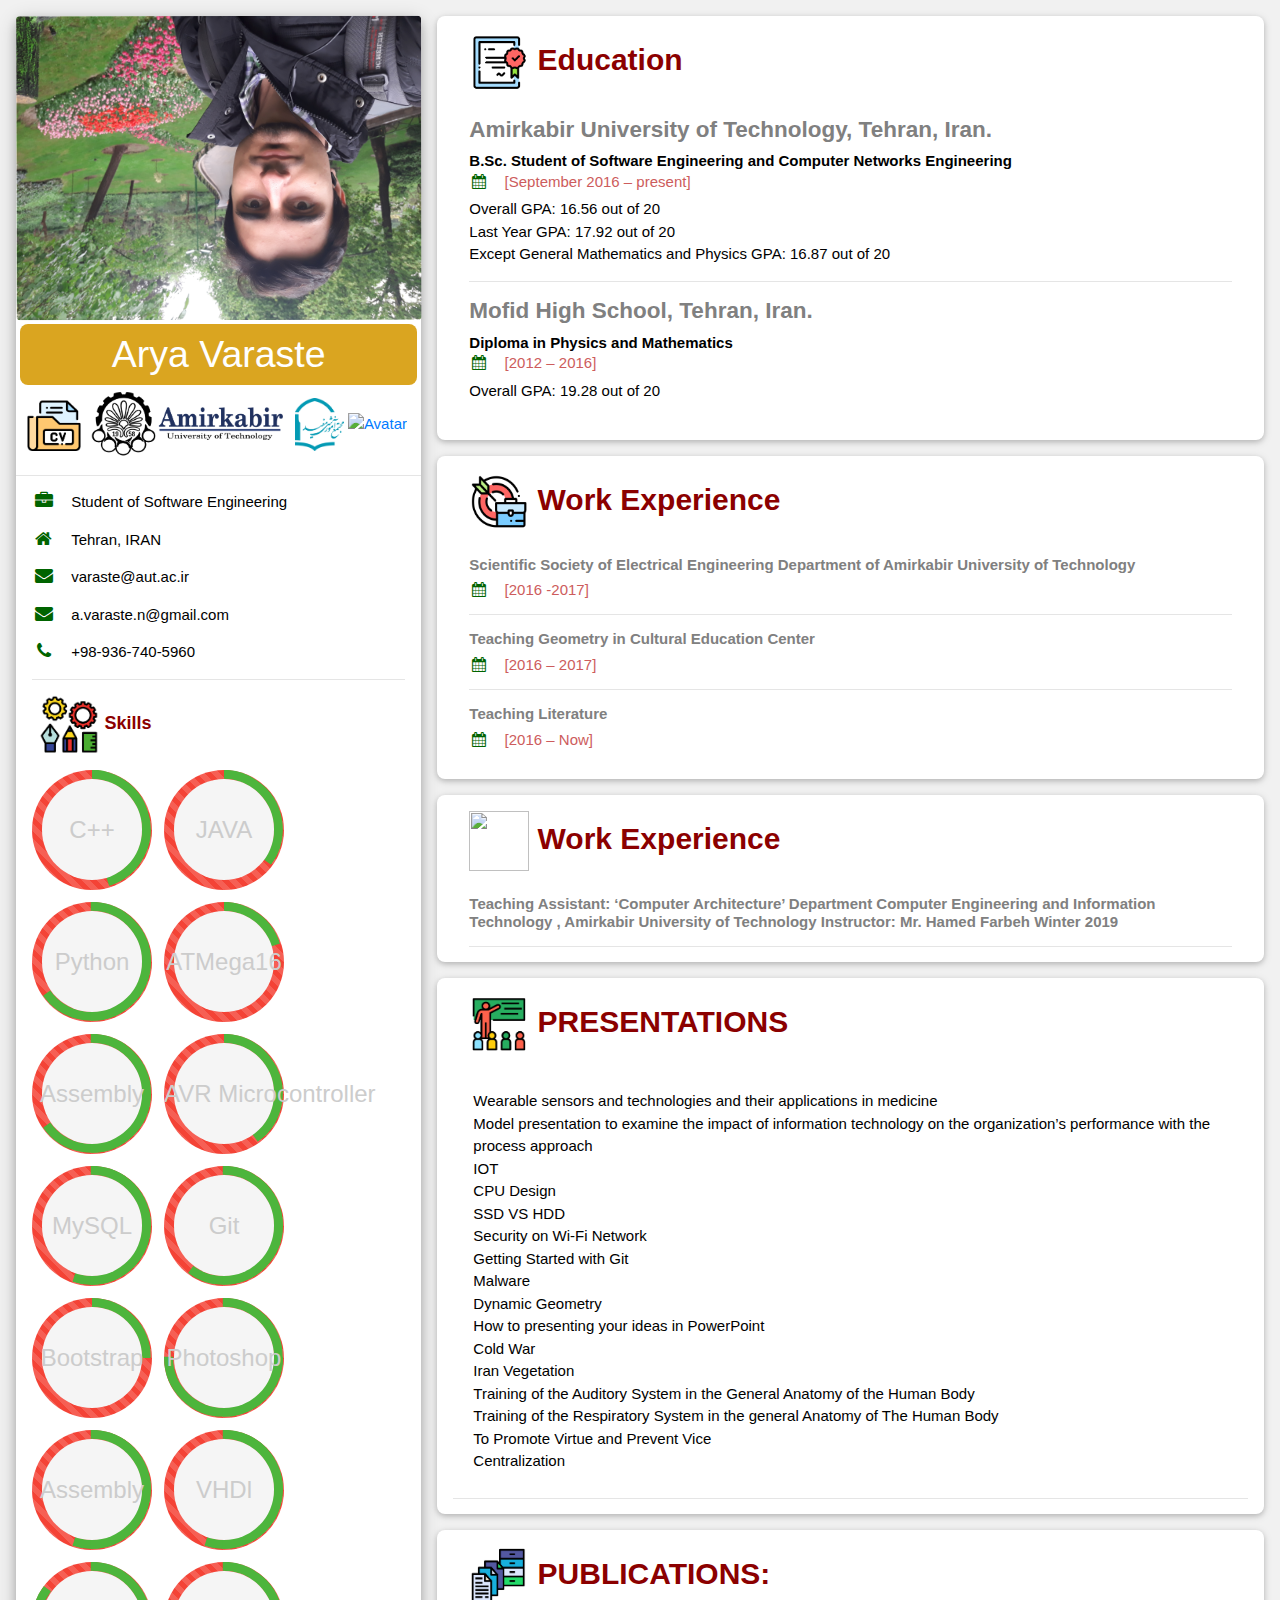
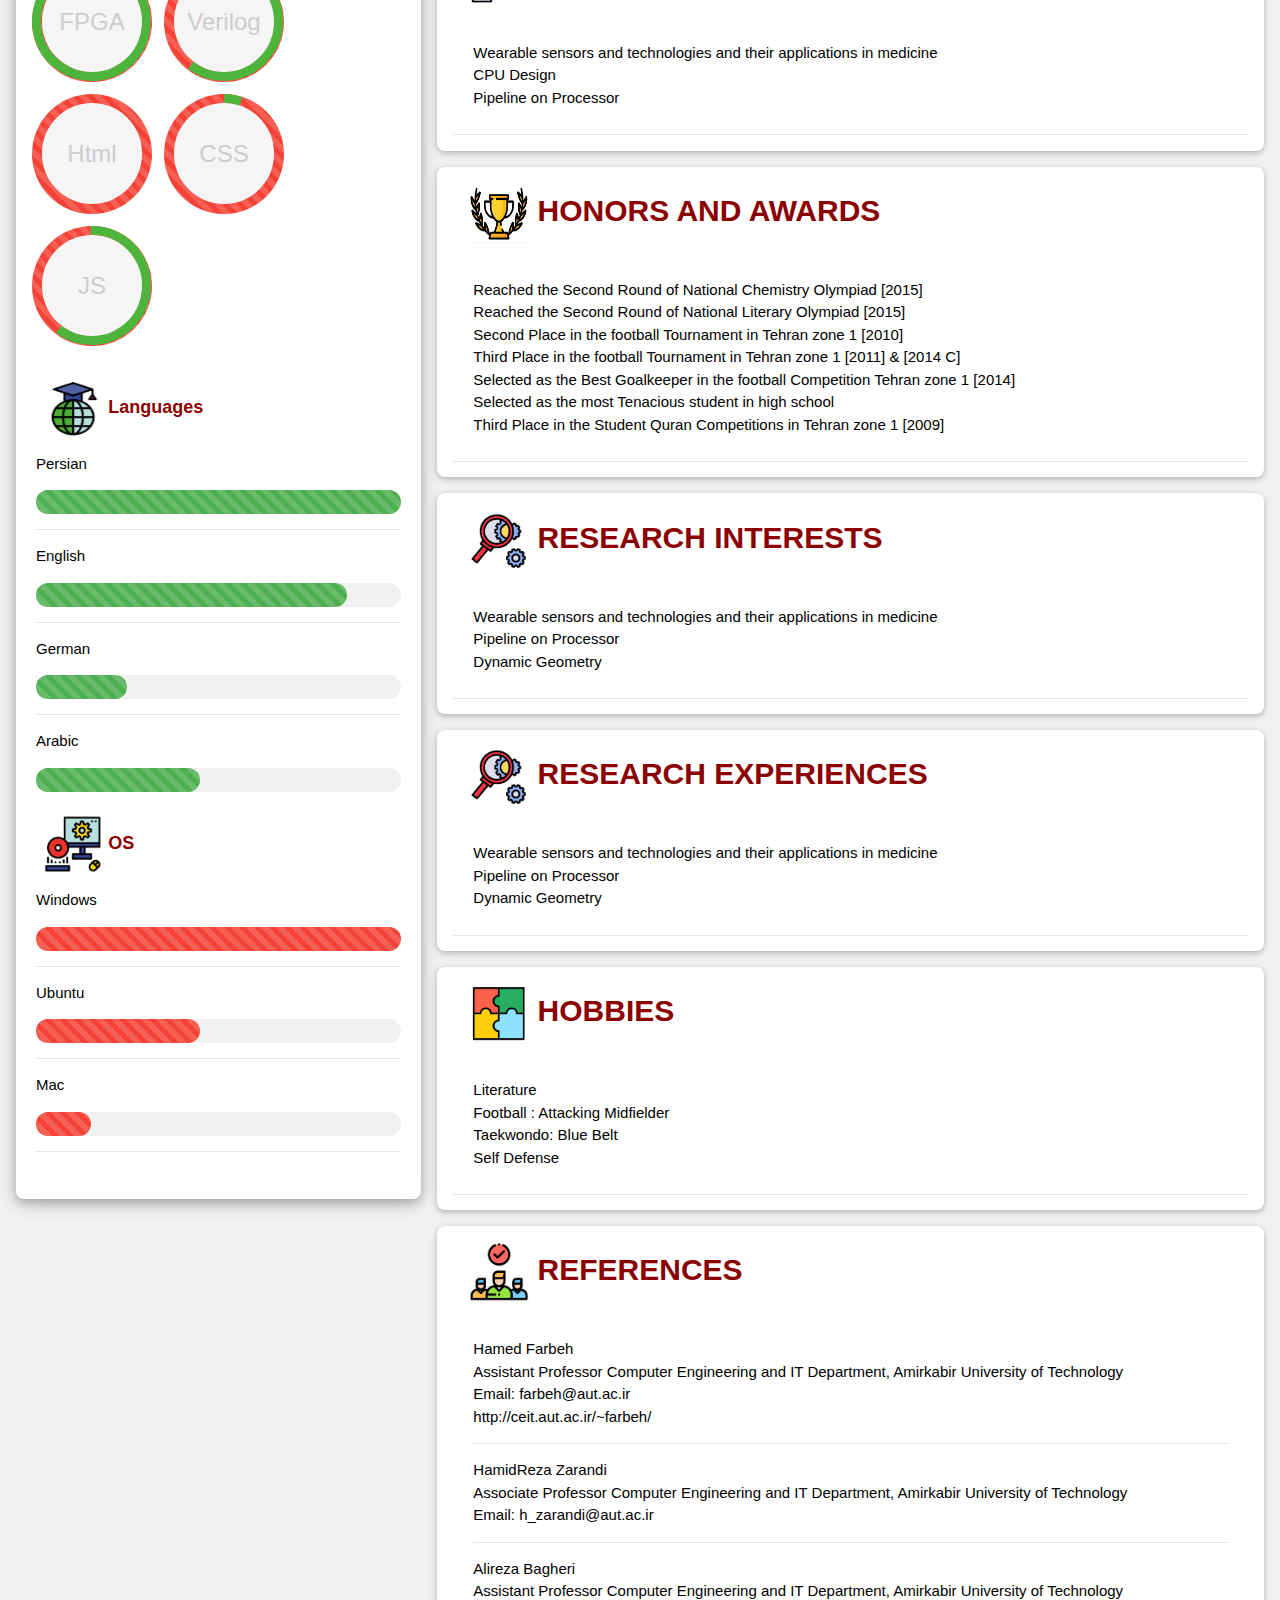
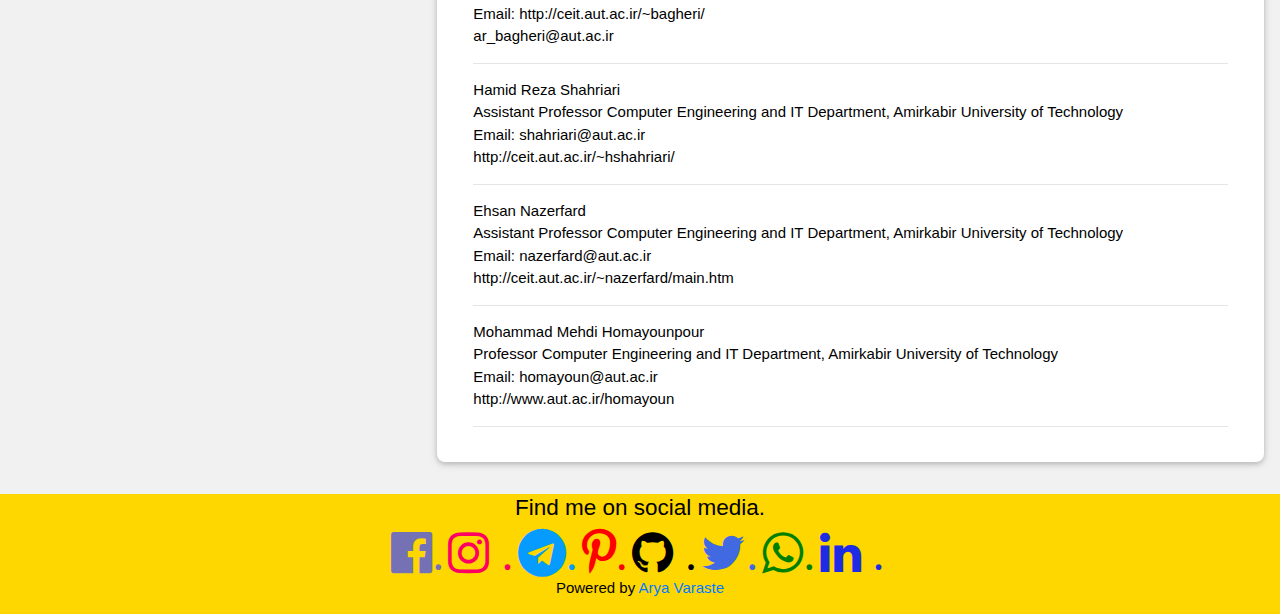
==== commit b40c8b70: "Update aryavaraste.html" ====
--- a/aryavaraste.html
+++ b/aryavaraste.html
@@ -510,18 +510,14 @@
 
          <div class="w3-container w3-card w3-white w3-margin-bottom w3-round-large">
           <h2 class="w3-text-grey w3-padding-16">
-            <img class=" icon1 w3-hover-opacity" src="Work Experience.png"></img>
+            <img class=" icon1 w3-hover-opacity" src="Teaching Experience.png"></img>
             <b class="Title">Work Experience</b>
           </h2>
           <div class="w3-container">
             <h6 class="subTitle">
-              <b>Teaching Assistant: ‘Computer Architecture’, Department Computer Engineering and Information Technology , Amirkabir University of Technology
+              <b>Teaching Assistant: ‘Computer Architecture’ Department Computer Engineering and Information Technology , Amirkabir University of Technology
 Instructor: Mr. Hamed Farbeh 
                 Winter 2019</b>
-            </h6>
-            <h6 class="era">
-              <i class="fa fa-calendar fa-fw w3-margin-right ii w3-hover-opacity"></i>[2016 -2017]
-              <!--<span class="w3-tag w3-teal w3-round">Current</span>-->
             </h6>
             <p></p>
             <hr>
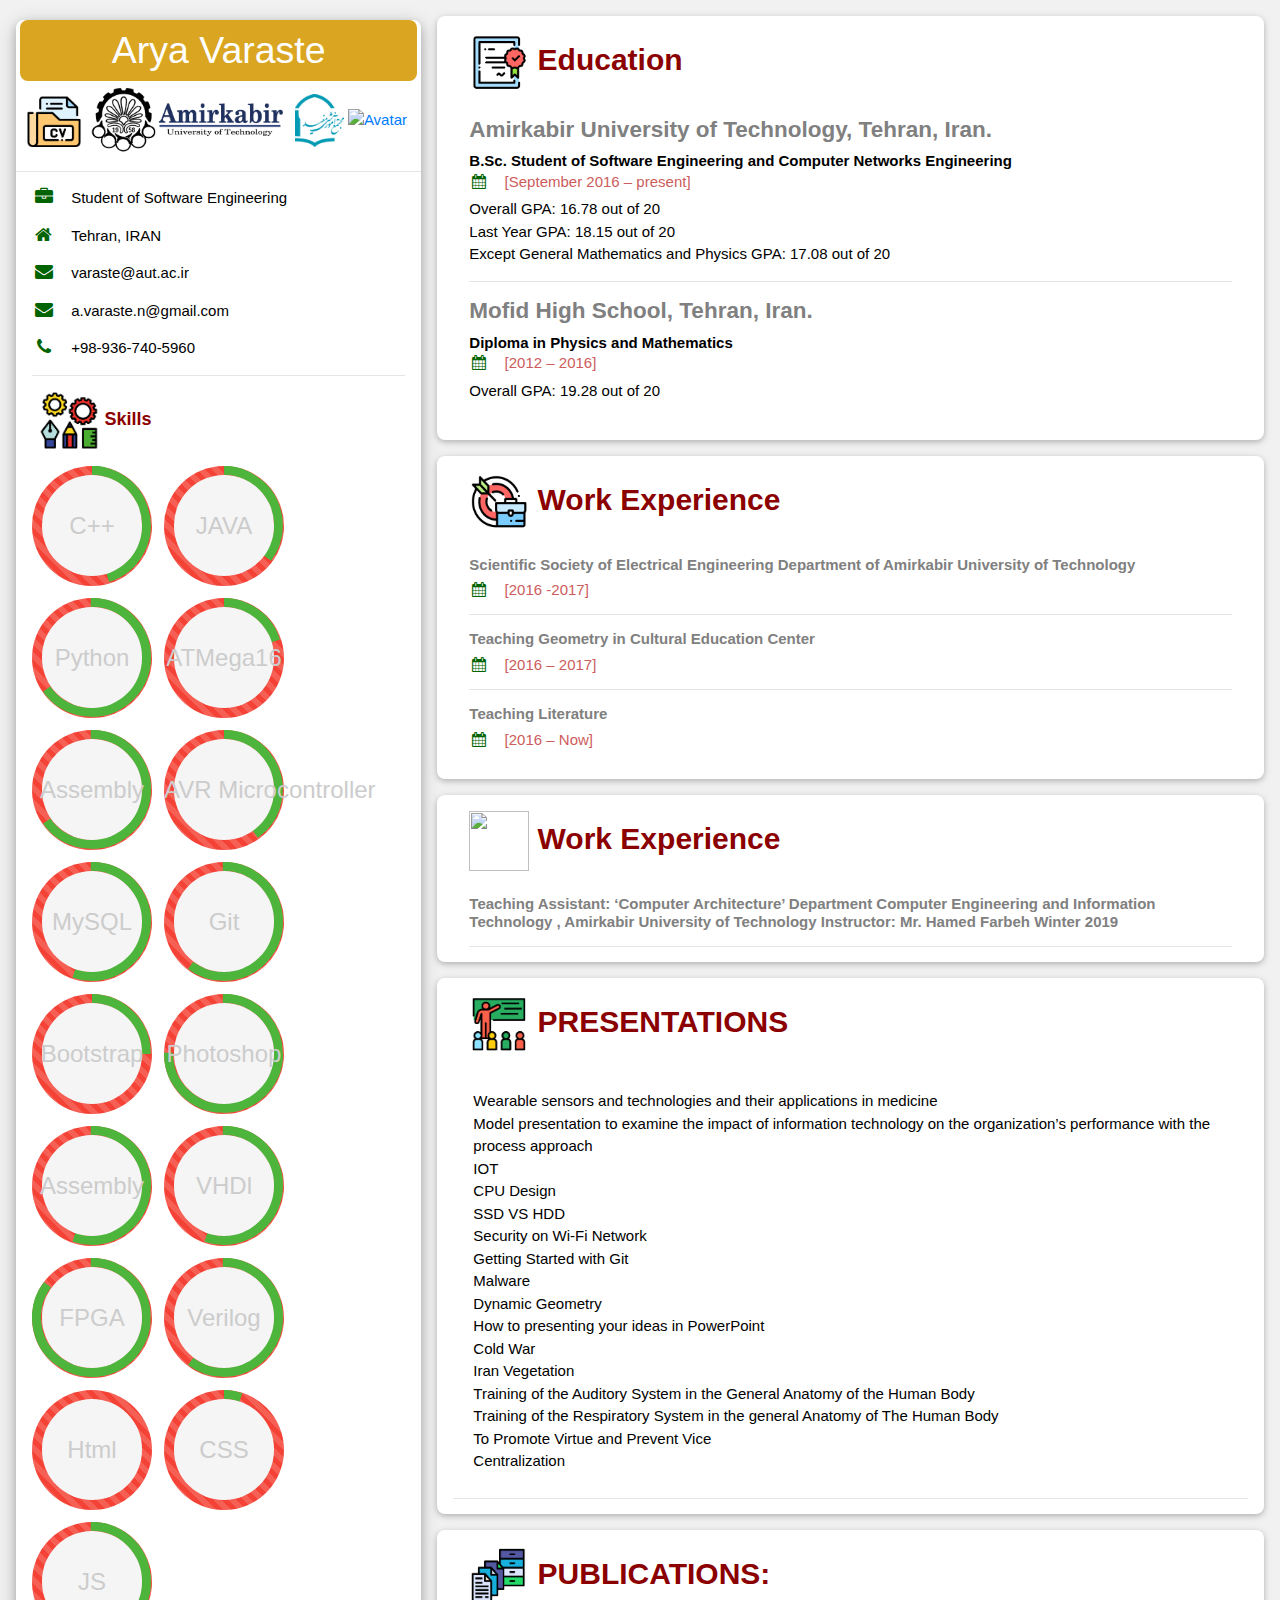
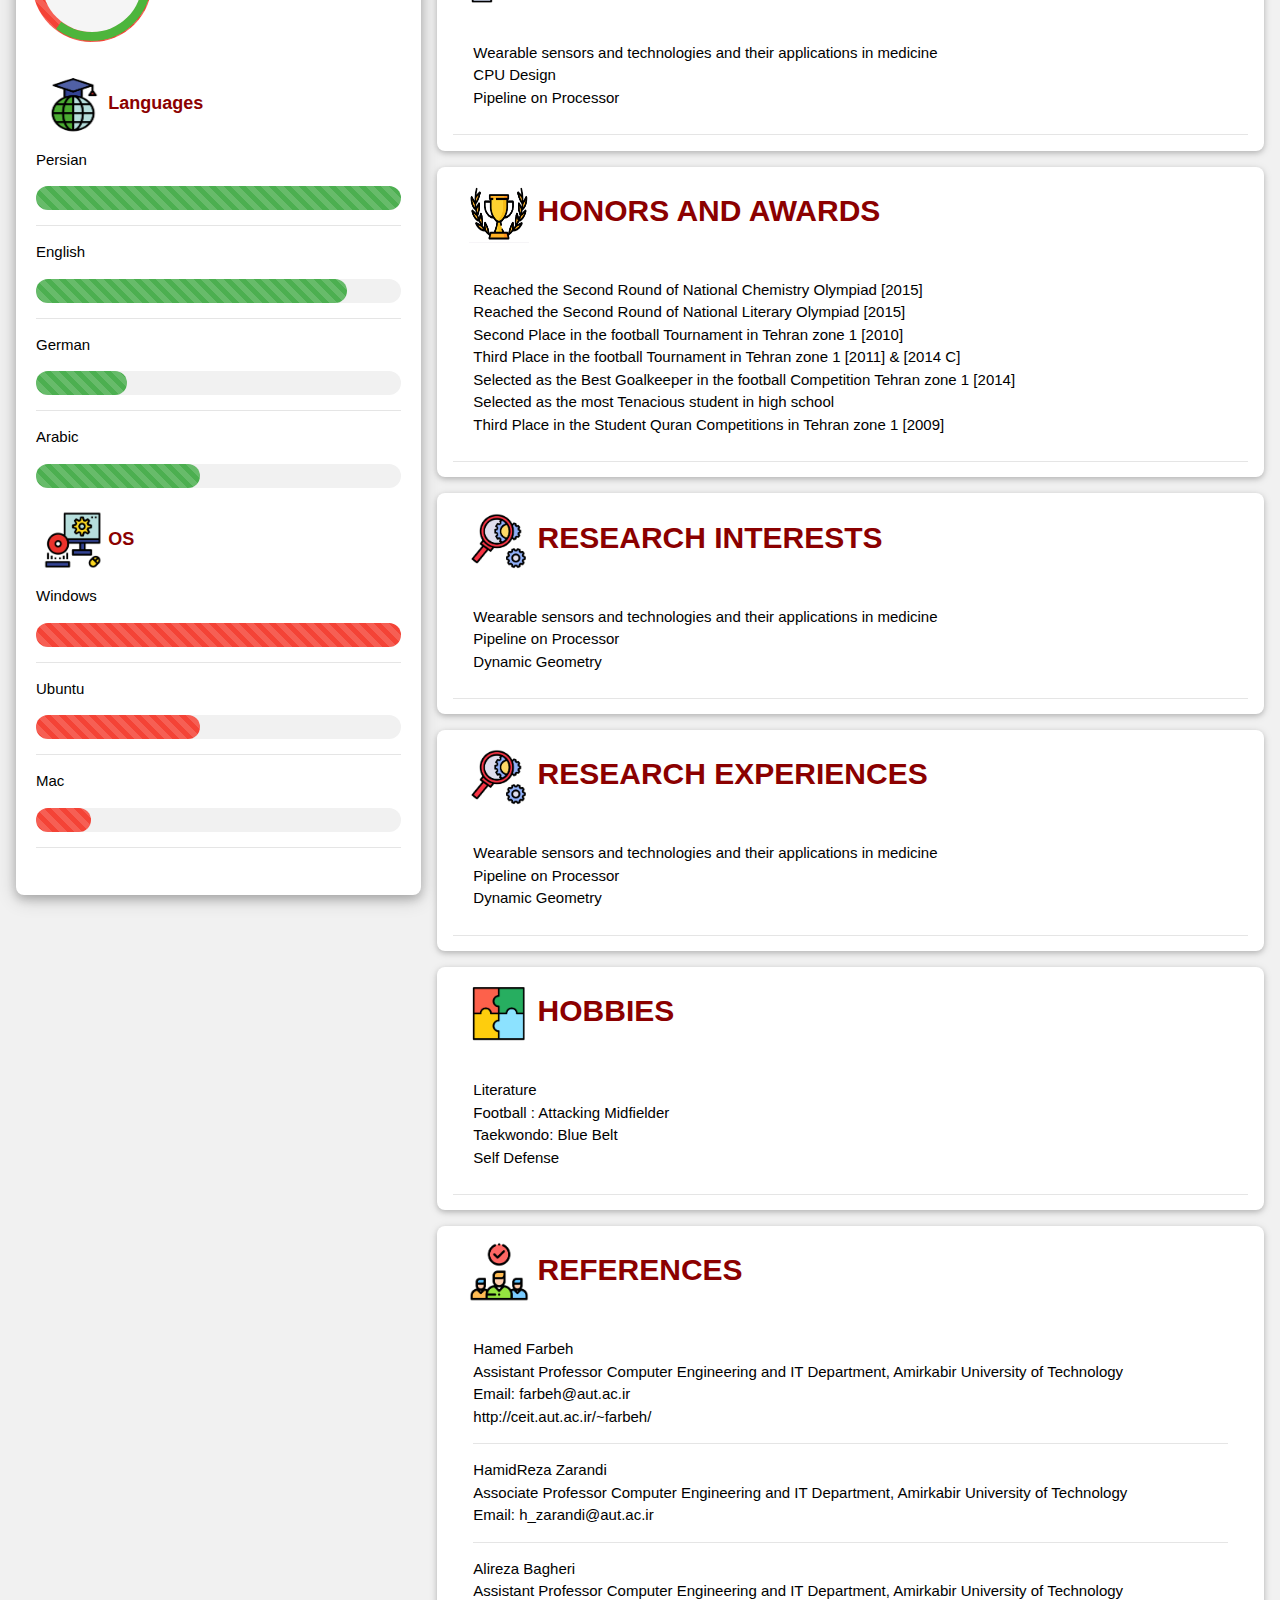
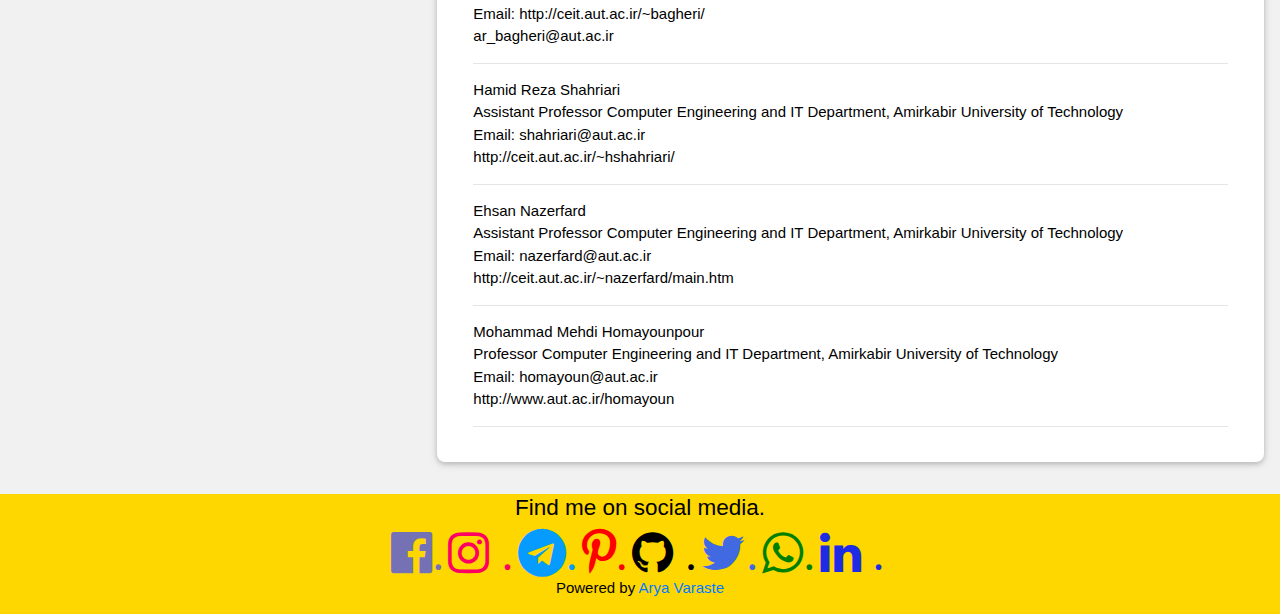
==== commit a684221c: "Fix </img> Errors" ====
--- a/aryavaraste.html
+++ b/aryavaraste.html
@@ -144,21 +144,20 @@
 
         <div class="w3-white   w3-card-4 w3-round-large">
           <div class="w3-display-container ">
-            <img src="arya varaste.png" style="width:100% " class="myImage rounded Rotatea" alt="Avatar"></img>
             <div class=" w3-container myName w3-round-large">
               <h1 class "myName w3-hover-opacity ">Arya Varaste</h1>
             </div>
             <a href="Arya Varaste CV.pdf">
-              <img class=" icon1 w3-hover-opacity" src="cv.png"></img>
+              <img class=" icon1 w3-hover-opacity" src="cv.png">
             </a>
             <a href="http://aut.ac.ir/aut/">
-              <img src="aut-logo.png" style="width:50% " class="myImage w3-hover-opacity" alt="Avatar"></img>
+              <img src="aut-logo.png" style="width:50% " class="myImage w3-hover-opacity" alt="Avatar">
             </a>
             <a href="http://www.mecp.ir/index.aspx?siteid=18">
-              <img src="mofid.png" style="width:12% " class="myImage w3-hover-opacity" alt="Avatar"></img>
+              <img src="mofid.png" style="width:12% " class="myImage w3-hover-opacity" alt="Avatar">
             </a>
             <a href="http://ceit.aut.ac.ir">
-              <img src="ce.png" style="width:14% " class="myImage w3-hover-opacity" alt="Avatar"></img>
+              <img src="ce.png" style="width:14% " class="myImage w3-hover-opacity" alt="Avatar">
             </a>
           </div>
 
@@ -178,7 +177,7 @@
 
             <p class="w3-large">
               <b>
-                <img class=" icon1 w3-hover-opacity" src="Skills.png"></img>
+                <img class=" icon1 w3-hover-opacity" src="Skills.png">
                 <b class="Title w3-hover-opacity">Skills</b>
               </b>
             </p>
@@ -368,7 +367,7 @@
           <div class="lang">
             <p class="w3-large w3-text-theme">
               <b>
-                <img class=" icon1 w3-hover-opacity" src="Languages.png"></img>
+                <img class=" icon1 w3-hover-opacity" src="Languages.png">
               </b>
               <b class="Title w3-hover-opacity">Languages</b>
               </b>
@@ -402,7 +401,7 @@
 
             <p class="w3-large w3-text-theme">
               <b>
-                <img class=" icon1 w3-hover-opacity" src="OS.png"></img>
+                <img class=" icon1 w3-hover-opacity" src="OS.png">
               </b>
               <b class="Title w3-hover-opacity"> OS</b>
               </b>
@@ -440,7 +439,7 @@
 
         <div class="w3-container w3-card w3-white w3-margin-bottom w3-round-large">
           <h2 class=" w3-padding-16">
-            <img class=" icon1 w3-hover-opacity" src="Education.png"></img>
+            <img class=" icon1 w3-hover-opacity" src="Education.png">
             <b class="Title"> Education</b>
           </h2>
           <div class="w3-container">
@@ -452,9 +451,9 @@
             </h7>
             <h6 class="era ">
               <i class="fa fa-calendar fa-fw w3-margin-right ii w3-hover-opacity"></i>[September 2016 – present]</h6>
-            <p>Overall GPA: 16.56 out of 20</br>
-              Last Year GPA: 17.92 out of 20</br>
-              Except General Mathematics and Physics GPA: 16.87 out of 20</p>
+            <p>Overall GPA: 16.78 out of 20</br>
+              Last Year GPA: 18.15 out of 20</br>
+              Except General Mathematics and Physics GPA: 17.08 out of 20</p>
             <hr>
           </div>
 
@@ -476,7 +475,7 @@
 
         <div class="w3-container w3-card w3-white w3-margin-bottom w3-round-large">
           <h2 class="w3-text-grey w3-padding-16">
-            <img class=" icon1 w3-hover-opacity" src="Work Experience.png"></img>
+            <img class=" icon1 w3-hover-opacity" src="Work Experience.png">
             <b class="Title">Work Experience</b>
           </h2>
           <div class="w3-container">
@@ -510,7 +509,7 @@
 
          <div class="w3-container w3-card w3-white w3-margin-bottom w3-round-large">
           <h2 class="w3-text-grey w3-padding-16">
-            <img class=" icon1 w3-hover-opacity" src="Teaching Experience.png"></img>
+            <img class=" icon1 w3-hover-opacity" src="Teaching Experience.png">
             <b class="Title">Work Experience</b>
           </h2>
           <div class="w3-container">
@@ -526,7 +525,7 @@
 
         <div class="w3-container w3-card w3-white w3-margin-bottom w3-round-large">
           <h2 class=" w3-padding-16">
-            <img class=" icon1 w3-hover-opacity" src="PRESENTATIONS2.png"></img>
+            <img class=" icon1 w3-hover-opacity" src="PRESENTATIONS2.png">
             <b class="Title">PRESENTATIONS</b>
           </h2>
 
@@ -555,7 +554,7 @@
 
         <div class="w3-container w3-card w3-white w3-margin-bottom w3-round-large">
           <h2 class=" w3-padding-16">
-            <img class=" icon1 w3-hover-opacity" src="PUBLICATIONS.png"></img>
+            <img class=" icon1 w3-hover-opacity" src="PUBLICATIONS.png">
             <b class="Title">PUBLICATIONS:</b>
           </h2>
 
@@ -572,7 +571,7 @@
 
         <div class="w3-container w3-card w3-white w3-margin-bottom w3-round-large">
           <h2 class=" w3-padding-16">
-            <img class=" icon1 w3-hover-opacity" src="HONORS AND AWARDS.png"></img>
+            <img class=" icon1 w3-hover-opacity" src="HONORS AND AWARDS.png">
             <b class="Title">HONORS AND AWARDS</b>
           </h2>
 
@@ -591,7 +590,7 @@
 
         <div class="w3-container w3-card w3-white w3-margin-bottom w3-round-large">
           <h2 class=" w3-padding-16">
-            <img class=" icon1 w3-hover-opacity" src="RESEARCH EXPERIENCES1.png"></img>
+            <img class=" icon1 w3-hover-opacity" src="RESEARCH EXPERIENCES1.png">
             <b class="Title">RESEARCH INTERESTS</b>
           </h2>
           <p class="lang">
@@ -605,7 +604,7 @@
 
         <div class="w3-container w3-card w3-white w3-margin-bottom w3-round-large">
           <h2 class=" w3-padding-16">
-            <img class=" icon1 w3-hover-opacity" src="RESEARCH EXPERIENCES1.png"></img>
+            <img class=" icon1 w3-hover-opacity" src="RESEARCH EXPERIENCES1.png">
             <b class="Title">RESEARCH EXPERIENCES</b>
           </h2>
           <p class="lang">
@@ -619,7 +618,7 @@
 
         <div class="w3-container w3-card w3-white w3-margin-bottom w3-round-large">
           <h2 class=" w3-padding-16">
-            <img class=" icon1 w3-hover-opacity" src="HOBBIES.png"></img>
+            <img class=" icon1 w3-hover-opacity" src="HOBBIES.png">
             <b class="Title">HOBBIES</b>
           </h2>
           <p class="lang">
@@ -634,7 +633,7 @@
 
         <div class="w3-container w3-card w3-white w3-margin-bottom w3-round-large">
           <h2 class=" w3-padding-16">
-            <img class=" icon1 w3-hover-opacity" src="REFERENCES.png"></img>
+            <img class=" icon1 w3-hover-opacity" src="REFERENCES.png">
             <b class="Title">REFERENCES</b>
           </h2>
           <div class="lang">
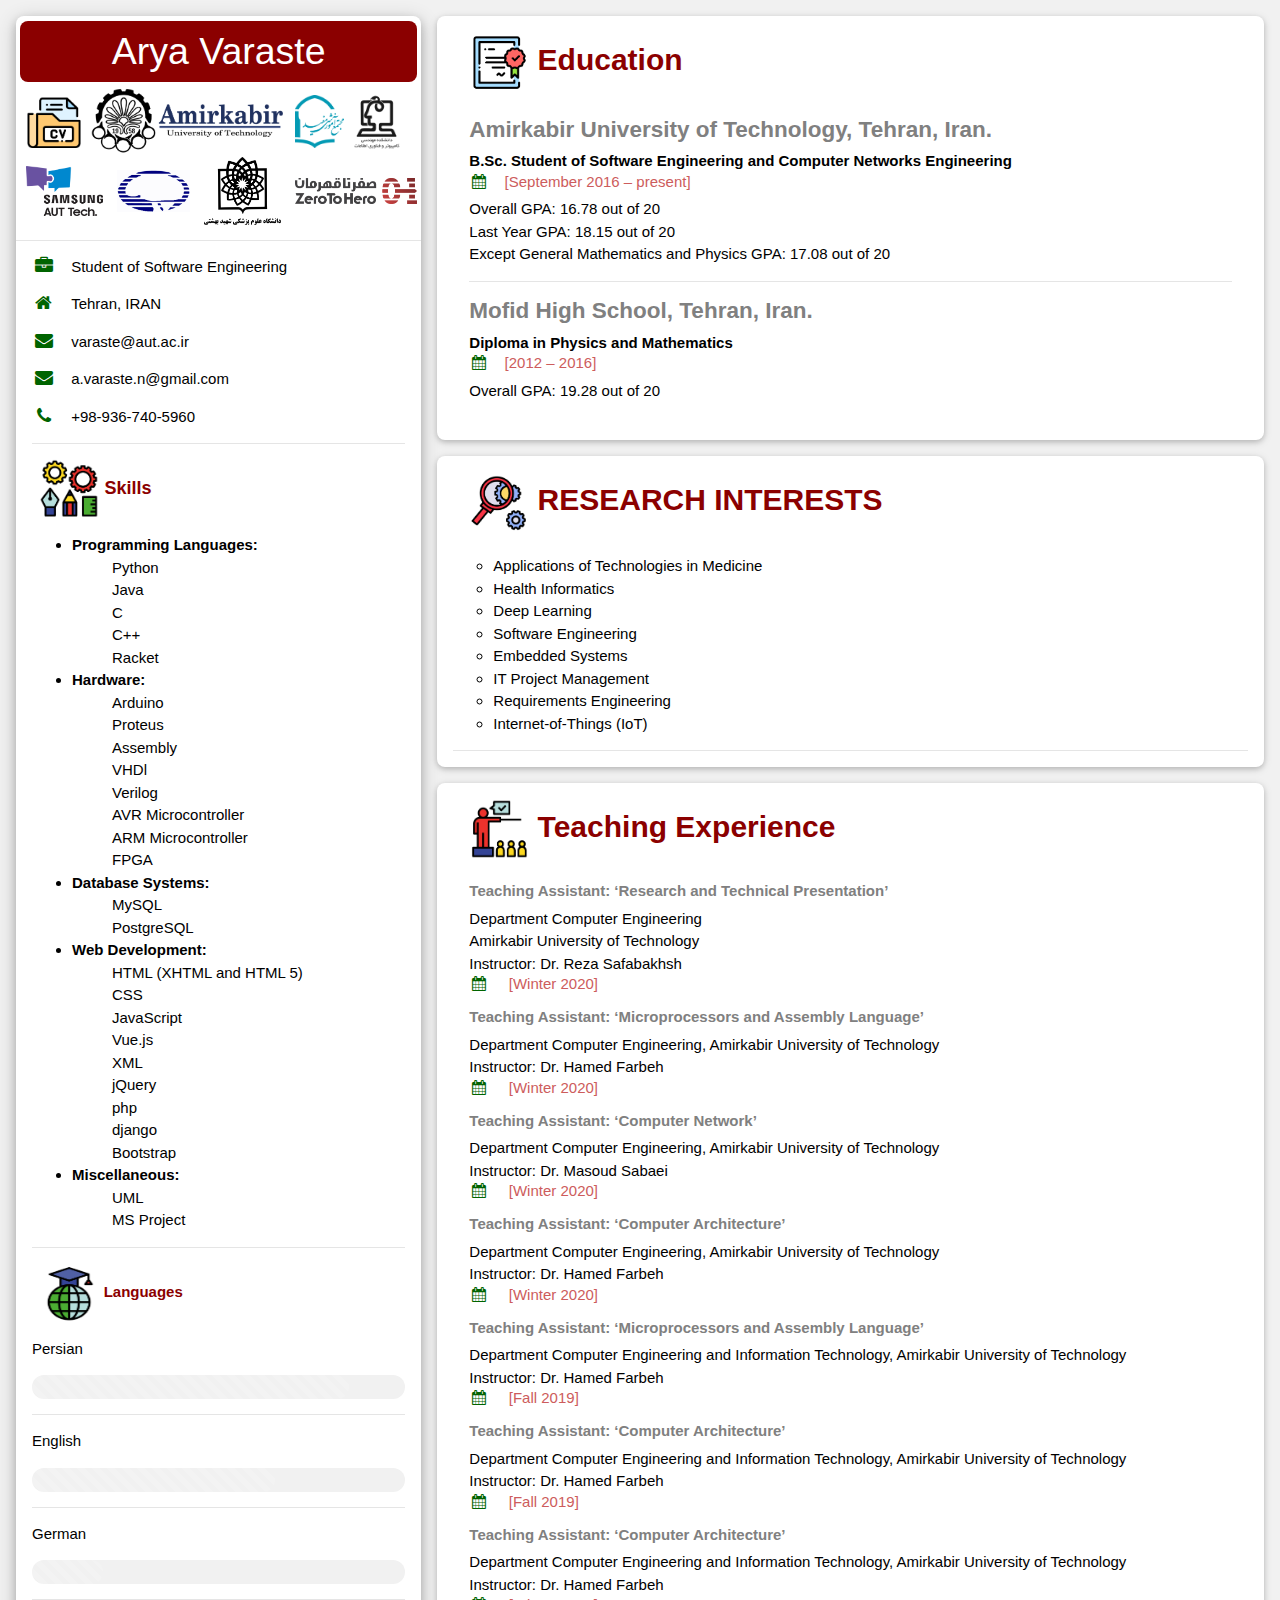
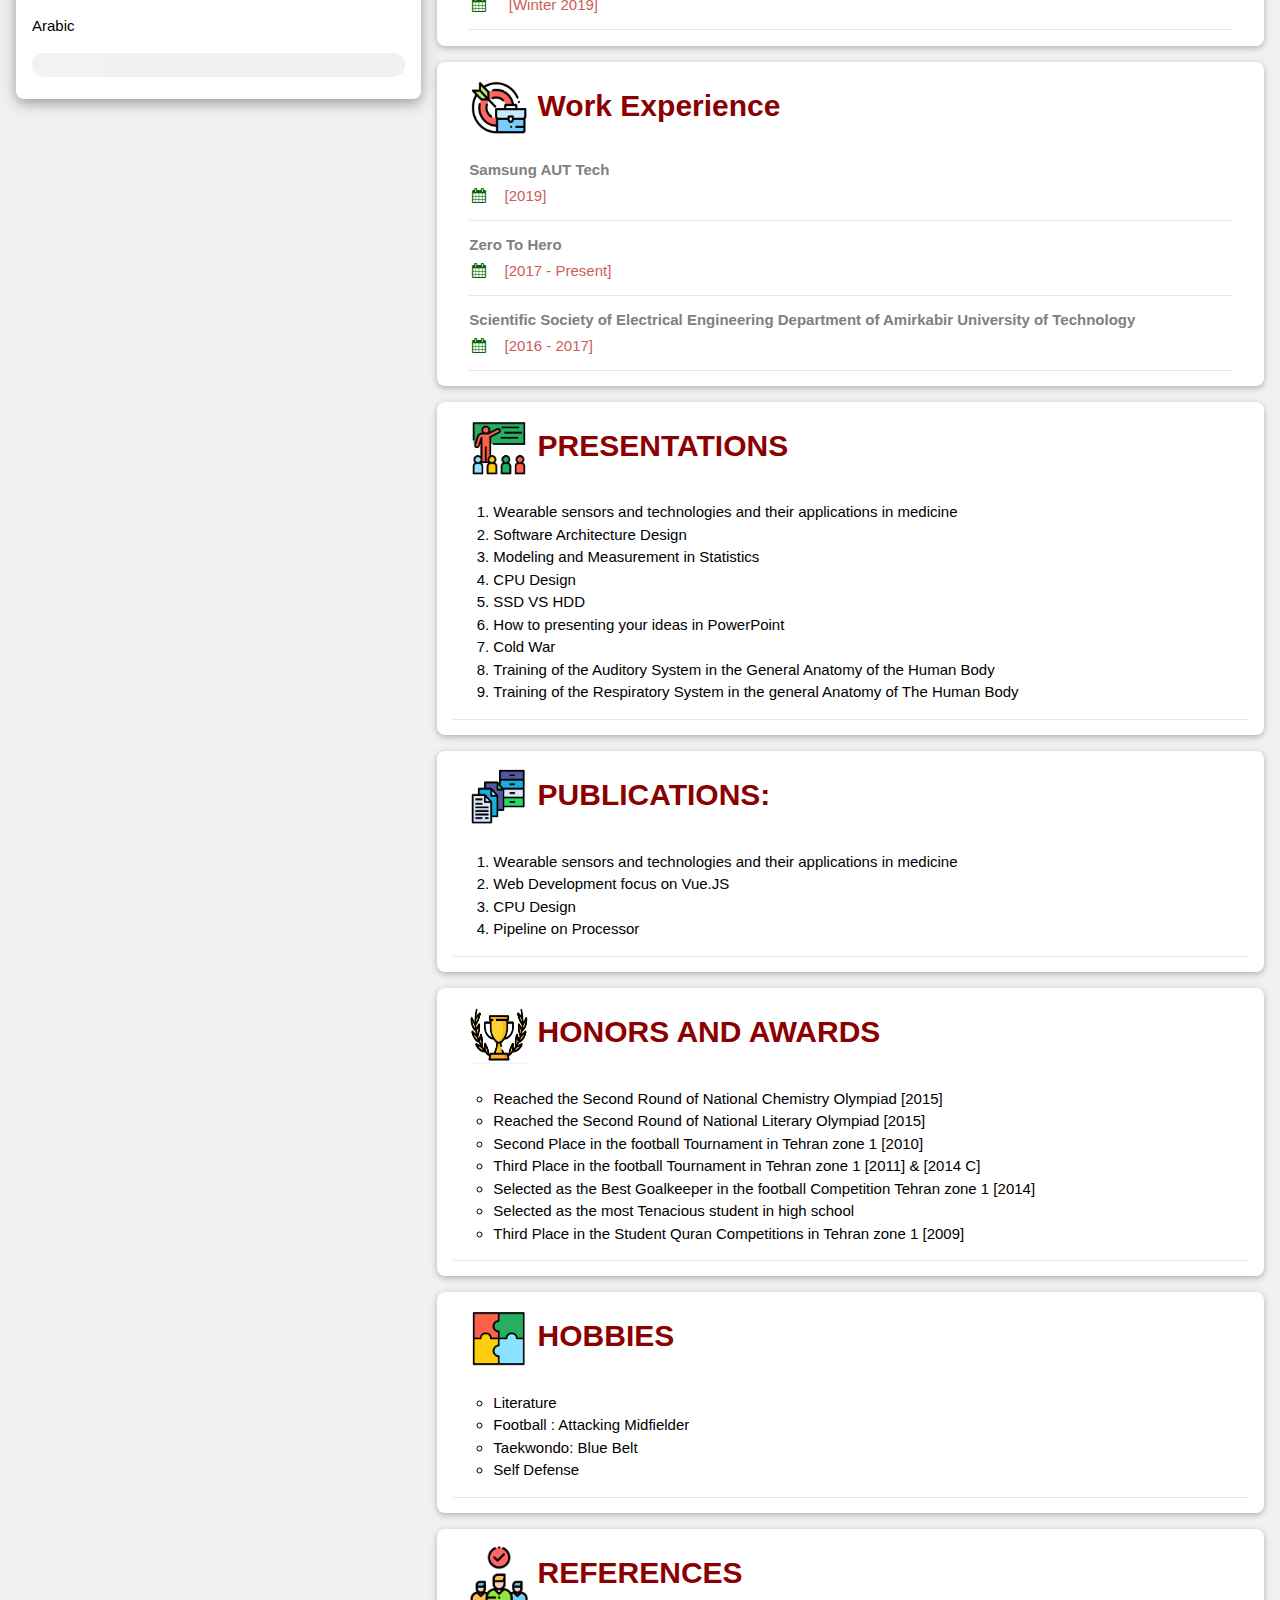
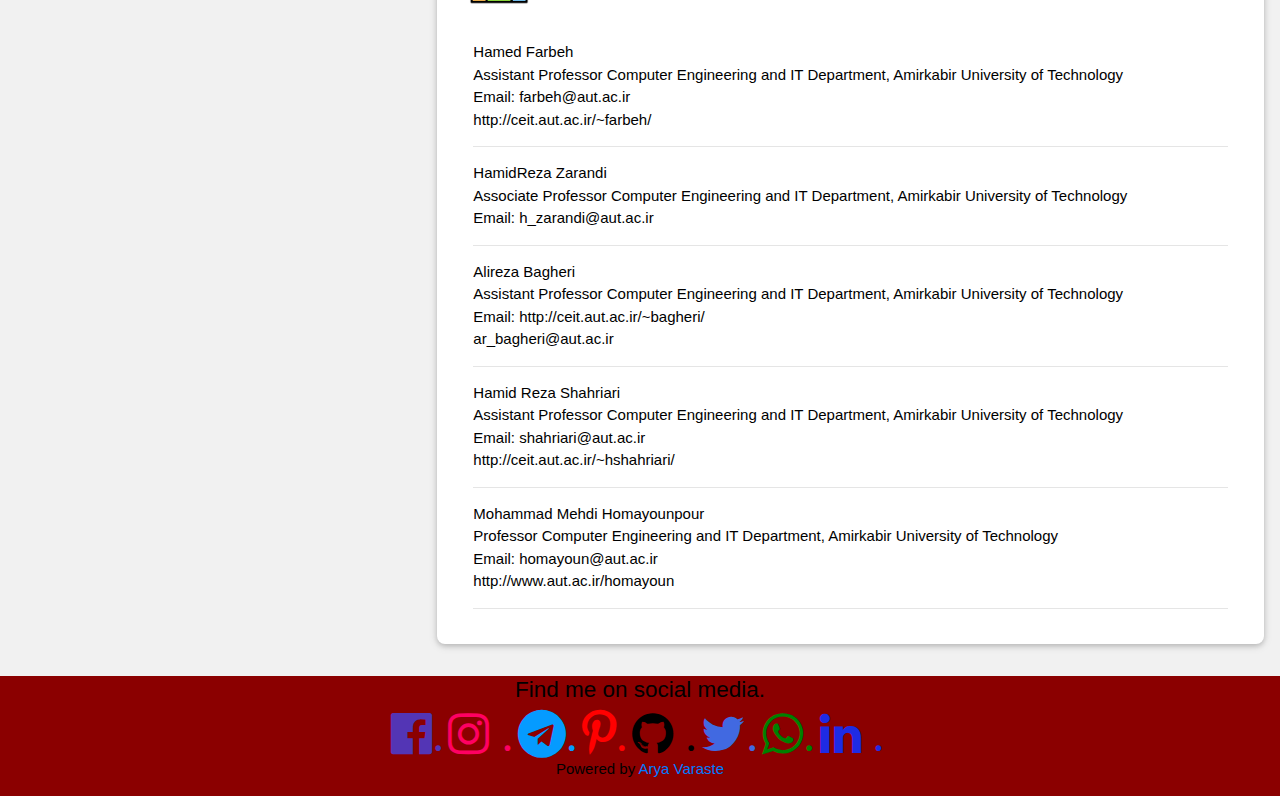
==== commit d3205f1e: "2020-1 Update" ====
--- a/aryavaraste.html
+++ b/aryavaraste.html
@@ -13,704 +13,775 @@
 <link rel='stylesheet' href='https://fonts.googleapis.com/css?family=Roboto'>
 <link rel="stylesheet" href="https://cdnjs.cloudflare.com/ajax/libs/font-awesome/4.7.0/css/font-awesome.min.css">
 <link rel="stylesheet" href="https://maxcdn.bootstrapcdn.com/bootstrap/4.1.0/css/bootstrap.min.css">
-
-
+<link rel="stylesheet" href="https://www.w3schools.com/lib/w3-colors-metro.css">
+<link rel="stylesheet" href="https://www.w3schools.com/lib/w3-colors-win8.css">
 <style>
-  html,
-  body,
-  h1,
-  h2,
-  h3,
-  h4,
-  h5,
-  h6 {
-    font-family: "Garamond", sans-serif
-  }
-  h1 {
-    font-family: "Freestyle Script", sans-serif;
-    color: rgb(255, 255, 255);
-    background-color: goldenrod;
-    margin: 2%;
-    padding: 0%;
-    border: 10px;
-    border-color: black;
-    align-content: center;
-    align-items: center;
-    text-align: center;
-  }
-  hr {
-    color: red;
-  }
-  .ii {
-    color: darkgreen;
-  }
-  .era {
-    color: indianred;
-  }
-  .Title {
-    color: darkred;
-  }
-  .subTitle {
-    color: gray;
-  }
-  .clhr {
-    color: red;
-  }
-  .pBar {
-    color: red;
-  }
-  .myImage {
-    width: 90%;
-    padding: 0%;
-    margin-bottom: 0%;
-  }
-  .footer {
-    background-color: gold;
-  }
-  .twitter {
-    color: royalblue;
-  }
-  .myName {
-    font-family: "Times New Roman (Headings CS)", sans-serif;
-    color: rgb(255, 255, 255);
-    background-color: goldenrod;
-    margin: 1%;
-    padding: 0%;
-    border: 10px;
-    border-color: black;
-  }
-  .facebook {
-    color: rgba(62, 75, 253, 0.719)
-  }
-  .github {
-    color: black;
-  }
-  .instagram {
-    color: rgb(255, 0, 98);
-  }
-  .telegram {
-    color: rgb(5, 155, 255)
-  }
-  .linkedin {
-    color: rgb(30, 43, 228)
-  }
-  .pinterest {
-    color: red;
-  }
-  .whatsapp {
-    color: green;
-  }
-  .SM {
-    size: 500px;
-  }
-  .CV {
-    color: rgb(255, 255, 255);
-    background-color: darkred;
-    margin: 0%;
-    padding: 0%;
-    border: 0ch;
-  }
-  .lang {
-    margin: 10px;
-    padding: 10px;
-  }
-  .icon1 {
-    width: 60px;
-    height: 60px;
-    padding: 0%;
-    margin-left: 2%;
-  }
-  .Rotatea {
-    transform: rotate(3.14rad);
-    /* معادل 180 درجه چرخش  */
-  }
-  .icons {}
-  .page {
-    margin: 40px;
-  }
+    html,
+    body,
+    h1,
+    h2,
+    h3,
+    h4,
+    h5,
+    h6 {
+        font-family: "Garamond", sans-serif
+    }
+    
+    h1 {
+        font-family: "Freestyle Script", sans-serif;
+        color: rgb(255, 255, 255);
+        background-color: #8B0000;
+        margin: 2%;
+        padding: 0%;
+        border: 10px;
+        border-color: black;
+        align-content: center;
+        align-items: center;
+        text-align: center;
+    }
+    
+    hr {
+        color: red;
+    }
+    
+    .ii {
+        color: darkgreen;
+    }
+    
+    .era {
+        color: indianred;
+    }
+    
+    .Title {
+        color: #8B0000;
+    }
+    
+    .subTitle {
+        color: gray;
+    }
+    
+    .clhr {
+        color: red;
+    }
+    
+    .pBar {
+        color: red;
+    }
+    
+    .myImage {
+        width: 90%;
+        padding: 0%;
+        margin-bottom: 0%;
+    }
+    
+    .footer {
+        background-color: #8B0000;
+    }
+    
+    .twitter {
+        color: royalblue;
+    }
+    
+    .myName {
+        font-family: "Times New Roman (Headings CS)", sans-serif;
+        color: rgb(255, 255, 255);
+        background-color: #8B0000;
+        margin: 1%;
+        padding: 0%;
+        border: 10px;
+        border-color: black;
+    }
+    
+    .facebook {
+        color: rgba(62, 75, 253, 0.719)
+    }
+    
+    .github {
+        color: black;
+    }
+    
+    .instagram {
+        color: rgb(255, 0, 98);
+    }
+    
+    .telegram {
+        color: rgb(5, 155, 255)
+    }
+    
+    .linkedin {
+        color: rgb(30, 43, 228)
+    }
+    
+    .pinterest {
+        color: red;
+    }
+    
+    .whatsapp {
+        color: green;
+    }
+    
+    .SM {
+        size: 500px;
+    }
+    
+    .CV {
+        color: rgb(255, 255, 255);
+        background-color: darkred;
+        margin: 0%;
+        padding: 0%;
+        border: 0ch;
+    }
+    
+    .lang {
+        margin: 10px;
+        padding: 10px;
+    }
+    
+    .icon1 {
+        width: 60px;
+        height: 60px;
+        padding: 0%;
+        margin-left: 2%;
+    }
+    
+    .Rotatea {
+        transform: rotate(3.14rad);
+        /* معادل 180 درجه چرخش  */
+    }
+    
+    .icons {}
+    
+    .page {
+        margin: 40px;
+    }
+    
+    .PageName {
+        margin-top: 1%;
+    }
+    
+    .LeftCont {
+        padding-top: 1px;
+    }
+    
+    .Neuroscience {
+        margin-left: 10px;
+    }
+    
+    .SBMU {
+        margin-left: 10px;
+    }
+    
+    .z0-1 {
+        margin-left: 10px;
+    }
+    
+    .TEItem {
+        padding: 0%;
+        margin: 0%;
+    }
 </style>
 
 
 <body class="w3-light-grey">
 
-  <!-- Page Container -->
-  <div class="w3-content w3-margin-top" style="max-width:1400px;">
-
-    <!-- The Grid -->
-    <div class="w3-row-padding">
-
-      <!-- Left Column -->
-      <div class="w3-third">
-
-        <div class="w3-white   w3-card-4 w3-round-large">
-          <div class="w3-display-container ">
-            <div class=" w3-container myName w3-round-large">
-              <h1 class "myName w3-hover-opacity ">Arya Varaste</h1>
+    <!-- Page Container -->
+    <div class="w3-content w3-margin-top" style="max-width:1400px;">
+
+        <!-- The Grid -->
+        <div class="w3-row-padding">
+
+            <!-- Left Column -->
+            <div class="w3-third">
+
+                <div class="w3-white   w3-card-4 w3-round-large">
+                    <div class="w3-display-container LeftCont ">
+                        <div class=" w3-container myName w3-round-large PageName">
+                            <h1 class "myName w3-hover-opacity ">Arya Varaste</h1>
+                        </div>
+                        <a href="Arya Varaste CV.pdf">
+                            <img class=" icon1 w3-hover-opacity" src="cv.png"></img>
+                        </a>
+                        <a href="http://aut.ac.ir/aut/">
+                            <img src="aut-logo.png" style="width:50% " class="myImage w3-hover-opacity" alt="Avatar"></img>
+                        </a>
+                        <a href="http://www.mecp.ir/index.aspx?siteid=18">
+                            <img src="mofid.png" style="width:12% " class="myImage w3-hover-opacity" alt="Avatar"></img>
+                        </a>
+                        <a href="http://ceit.aut.ac.ir">
+                            <img src="ce.png" style="width:14% " class="myImage w3-hover-opacity" alt="Avatar"></img>
+                        </a>
+                        <a href="http://ceit.aut.ac.ir">
+                            <img src="Samsung AUT Tech.png" style="width:19% " class="myImage w3-hover-opacity Neuroscience" alt="Avatar"></img>
+                        </a>
+                        <a href="http://ceit.aut.ac.ir">
+                            <img src="Neuroscience Research Center.jpg" style="width:18% " class="myImage w3-hover-opacity Neuroscience" alt="Avatar"></img>
+                        </a>
+                        <a href="http://ceit.aut.ac.ir">
+                            <img src="SBMU.png" style="width:19% " class="myImage w3-hover-opacity SBMU" alt="Avatar"></img>
+                        </a>
+                        <a href="http://ceit.aut.ac.ir">
+                            <img src="0-1.png" style="width:30% " class="myImage w3-hover-opacity z0-1" alt="Avatar"></img>
+                        </a>
+                    </div>
+                    <hr>
+                    <div class="w3-container">
+                        <p>
+                            <i class="fa fa-briefcase fa-fw w3-margin-right w3-large ii w3-hover-opacity"></i>Student of Software Engineering</p>
+                        <p>
+                            <i class="fa fa-home fa-fw w3-margin-right w3-large ii w3-hover-opacity"></i>Tehran, IRAN</p>
+                        <p>
+                            <i class="fa fa-envelope fa-fw w3-margin-right w3-large ii w3-hover-opacity"></i>varaste@aut.ac.ir</p>
+                        <p>
+                            <i class="fa fa-envelope fa-fw w3-margin-right w3-large ii w3-hover-opacity"></i>a.varaste.n@gmail.com</p>
+                        <p>
+                            <i class="fa fa-phone fa-fw w3-margin-right w3-large ii w3-hover-opacity"></i>+98-936-740-5960</p>
+                        <hr>
+                        <p class="w3-large">
+                            <b>
+                            <img class=" icon1 w3-hover-opacity" src="Skills.png"></img>
+                            <b class="Title w3-hover-opacity">Skills</b>
+                            </b>
+                        </p>
+
+                        <ul style="text-align: justify; text-justify: inter-word;">
+                            <li><b>Programming Languages:</b>
+                                <ul style="list-style-type:none">
+                                    <li>Python</li>
+                                    <li>Java</li>
+                                    <li>C</li>
+                                    <li>C++</li>
+                                    <li>Racket</li>
+                                </ul>
+                            </li>
+
+                            <li><b>Hardware:</b>
+                                <ul style="list-style-type:none">
+                                    <li>Arduino</li>
+                                    <li>Proteus</li>
+                                    <li>Assembly</li>
+                                    <li>VHDl</li>
+                                    <li>Verilog</li>
+                                    <li>AVR Microcontroller</li>
+                                    <li>ARM Microcontroller</li>
+                                    <li>FPGA</li>
+                                </ul>
+                            </li>
+
+                            <li><b>Database Systems:</b>
+                                <ul style="list-style-type:none">
+                                    <li>MySQL</li>
+                                    <li>PostgreSQL</li>
+                                </ul>
+                            </li>
+
+                            <li><b>Web Development:</b>
+                                <ul style="list-style-type:none">
+                                    <li>HTML (XHTML and HTML 5)</li>
+                                    <li>CSS</li>
+                                    <li>JavaScript</li>
+                                    <li>Vue.js</li>
+                                    <li>XML</li>
+                                    <li>jQuery</li>
+                                    <li>php</li>
+                                    <li>django</li>
+                                    <li>Bootstrap</li>
+                                </ul>
+                            </li>
+                            <li><b>Miscellaneous:</b>
+                                <ul style="list-style-type:none">
+                                    <li>UML</li>
+                                    <li>MS Project</li>
+                                </ul>
+                            </li>
+                        </ul>
+                        <hr>
+
+                        <b>
+                <img class=" icon1 w3-hover-opacity" src="Languages.png"></img>
+              </b>
+                        <b class="Title w3-hover-opacity">Languages</b>
+                        </b>
+                        </p>
+                        <p>Persian</p>
+                        <div class="w3-light-grey w3-round-xlarge">
+                            <div class="w3-round-xlarge w3-win8-crimson progress-bar-animated    
+                              progress-bar-striped  w3-hover-opacity" style="height:24px;width:85%"></div>
+                        </div>
+                        <hr>
+                        <p>English</p>
+                        <div class="w3-light-grey w3-round-xlarge">
+                            <div class="w3-round-xlarge w3-win8-crimson progress-bar-animated    
+                            progress-bar-striped  w3-hover-opacity" style="height:24px;width:65%"></div>
+                        </div>
+                        <hr>
+                        <p>German</p>
+                        <div class="w3-light-grey w3-round-xlarge">
+                            <div class="w3-round-xlarge w3-win8-crimson progress-bar-animated    
+                             progress-bar-striped  w3-hover-opacity" style="height:24px;width:19%"></div>
+                        </div>
+                        <hr>
+                        <p>Arabic</p>
+                        <div class="w3-light-grey w3-round-xlarge">
+                            <div class="w3-round-xlarge w3-win8-crimson progress-bar-animated    
+                             progress-bar-striped  w3-hover-opacity" style="height:24px;width:20%"></div>
+                        </div>
+                        <br>
+                    </div>
+
+                </div>
+                <br>
+                <!-- End Left Column -->
             </div>
-            <a href="Arya Varaste CV.pdf">
-              <img class=" icon1 w3-hover-opacity" src="cv.png">
-            </a>
-            <a href="http://aut.ac.ir/aut/">
-              <img src="aut-logo.png" style="width:50% " class="myImage w3-hover-opacity" alt="Avatar">
-            </a>
-            <a href="http://www.mecp.ir/index.aspx?siteid=18">
-              <img src="mofid.png" style="width:12% " class="myImage w3-hover-opacity" alt="Avatar">
-            </a>
-            <a href="http://ceit.aut.ac.ir">
-              <img src="ce.png" style="width:14% " class="myImage w3-hover-opacity" alt="Avatar">
-            </a>
-          </div>
-
-          <hr>
-          <div class="w3-container">
-            <p>
-              <i class="fa fa-briefcase fa-fw w3-margin-right w3-large ii w3-hover-opacity"></i>Student of Software Engineering</p>
-            <p>
-              <i class="fa fa-home fa-fw w3-margin-right w3-large ii w3-hover-opacity"></i>Tehran, IRAN</p>
-            <p>
-              <i class="fa fa-envelope fa-fw w3-margin-right w3-large ii w3-hover-opacity"></i>varaste@aut.ac.ir</p>
-            <p>
-              <i class="fa fa-envelope fa-fw w3-margin-right w3-large ii w3-hover-opacity"></i>a.varaste.n@gmail.com</p>
-            <p>
-              <i class="fa fa-phone fa-fw w3-margin-right w3-large ii w3-hover-opacity"></i>+98-936-740-5960</p>
-            <hr>
-
-            <p class="w3-large">
-              <b>
-                <img class=" icon1 w3-hover-opacity" src="Skills.png">
-                <b class="Title w3-hover-opacity">Skills</b>
-              </b>
-            </p>
-
-
-            <div class=" c100 p45  w3-red  green
-            progress-bar-animated    
-            progress-bar-striped  ">
-              <span>C++</span>
-              <div class="slice ">
-                <div class="bar "></div>
-                <div class="fill "></div>
-              </div>
+
+            <!-- Right Column -->
+            <div class="w3-twothird">
+
+
+                <div class="w3-container w3-card w3-white w3-margin-bottom w3-round-large">
+                    <h2 class=" w3-padding-16">
+                        <img class=" icon1 w3-hover-opacity" src="Education.png"></img>
+                        <b class="Title"> Education</b>
+                    </h2>
+                    <div class="w3-container">
+                        <h4 class="subTitle">
+                            <b>Amirkabir University of Technology, Tehran, Iran.</b>
+                        </h4>
+                        <h7 class="">
+                            <b>B.Sc. Student of Software Engineering and Computer Networks Engineering</b>
+                        </h7>
+                        <h6 class="era ">
+                            <i class="fa fa-calendar fa-fw w3-margin-right ii w3-hover-opacity"></i>[September 2016 – present]</h6>
+                        <p>Overall GPA: 16.78 out of 20</br>
+                            Last Year GPA: 18.15 out of 20</br>
+                            Except General Mathematics and Physics GPA: 17.08 out of 20</p>
+                        <hr>
+                    </div>
+
+                    <div class="w3-container">
+                        <h4 class="subTitle">
+                            <b>Mofid High School, Tehran, Iran.</b>
+                        </h4>
+                        <h7 class="">
+                            <b> Diploma in Physics and Mathematics</b>
+                        </h7>
+
+                        <h6 class="era">
+                            <i class="fa fa-calendar fa-fw w3-margin-right ii w3-hover-opacity"></i>[2012 – 2016]</h6>
+                        <p>Overall GPA: 19.28 out of 20</p>
+                        </br>
+                    </div>
+                </div>
+
+                <div class="w3-container w3-card w3-white w3-margin-bottom w3-round-large">
+                    <h2 class=" w3-padding-16">
+                        <img class=" icon1 w3-hover-opacity" src="RESEARCH EXPERIENCES1.png"></img>
+                        <b class="Title">RESEARCH INTERESTS</b>
+                    </h2>
+                    <ul style="list-style-type:circle;">
+                        <li>
+                            Applications of Technologies in Medicine
+                        </li>
+                        <li>
+                            Health Informatics
+                        </li>
+                        <li>
+                            Deep Learning
+                        </li>
+                        <li>
+                            Software Engineering
+                        </li>
+                        <li>
+                            Embedded Systems
+                        </li>
+                        <li>
+                            IT Project Management
+                        </li>
+                        <li>
+                            Requirements Engineering
+                        </li>
+                        <li>
+                            Internet-of-Things (IoT)
+                        </li>
+                    </ul>
+                    <hr>
+                </div>
+
+                <div class="w3-container w3-card w3-white w3-margin-bottom w3-round-large">
+                    <h2 class="w3-text-grey w3-padding-16">
+                        <img class=" icon1 w3-hover-opacity" src="Teaching Experience.png"></img>
+                        <b class="Title">Teaching Experience</b>
+                    </h2>
+                    <div class="w3-container">
+                        <h6 class="subTitle">
+                            <b>Teaching Assistant: ‘Research and Technical Presentation’</b>
+                        </h6>
+                        <p class="TEItem">
+                            Department Computer Engineering</b>
+                        </p>
+                        <p class="TEItem">
+                            Amirkabir University of Technology
+                        </p>
+                        <p class="TEItem">
+                            Instructor: Dr. Reza Safabakhsh
+                        </p class="TEItem">
+                        <h6 class="era">
+                            <i class="fa fa-calendar fa-fw w3-margin-right ii w3-hover-opacity"></i> [Winter 2020]
+                        </h6>
+                        <p></p>
+
+
+
+                        <h6 class="subTitle">
+                            <b>Teaching Assistant: ‘Microprocessors and Assembly Language’</b>
+                        </h6>
+                        <p class="TEItem">
+                            Department Computer Engineering, Amirkabir University of Technology</b>
+                        </p>
+                        <p class="TEItem">
+
+                        </p>
+                        <p class="TEItem">
+                            Instructor: Dr. Hamed Farbeh
+                        </p class="TEItem">
+                        <h6 class="era">
+                            <i class="fa fa-calendar fa-fw w3-margin-right ii w3-hover-opacity"></i> [Winter 2020]
+                        </h6>
+                        <p></p>
+
+
+                        <h6 class="subTitle">
+                            <b>Teaching Assistant: ‘Computer Network’</b>
+                        </h6>
+                        <p class="TEItem">
+                            Department Computer Engineering, Amirkabir University of Technology</b>
+                        </p>
+                        <p class="TEItem">
+
+                        </p>
+                        <p class="TEItem">
+                            Instructor: Dr. Masoud Sabaei
+                        </p class="TEItem">
+                        <h6 class="era">
+                            <i class="fa fa-calendar fa-fw w3-margin-right ii w3-hover-opacity"></i> [Winter 2020]
+                        </h6>
+                        <p></p>
+
+                        <h6 class="subTitle">
+                            <b>Teaching Assistant: ‘Computer Architecture’</b>
+                        </h6>
+                        <p class="TEItem">
+                            Department Computer Engineering, Amirkabir University of Technology</b>
+                        </p>
+                        <p class="TEItem">
+
+                        </p>
+                        <p class="TEItem">
+                            Instructor: Dr. Hamed Farbeh
+                        </p class="TEItem">
+                        <h6 class="era">
+                            <i class="fa fa-calendar fa-fw w3-margin-right ii w3-hover-opacity"></i> [Winter 2020]
+                        </h6>
+                        <p></p>
+
+                        <h6 class="subTitle">
+                            <b>Teaching Assistant: ‘Microprocessors and Assembly Language’</b>
+                        </h6>
+                        <p class="TEItem">
+                            Department Computer Engineering and Information Technology, Amirkabir University of Technology</b>
+                        </p>
+                        <p class="TEItem">
+
+                        </p>
+                        <p class="TEItem">
+                            Instructor: Dr. Hamed Farbeh
+                        </p class="TEItem">
+                        <h6 class="era">
+                            <i class="fa fa-calendar fa-fw w3-margin-right ii w3-hover-opacity"></i> [Fall 2019]
+                        </h6>
+                        <p></p>
+
+                        <h6 class="subTitle">
+                            <b>Teaching Assistant: ‘Computer Architecture’</b>
+                        </h6>
+                        <p class="TEItem">
+                            Department Computer Engineering and Information Technology, Amirkabir University of Technology</b>
+                        </p>
+                        <p class="TEItem">
+
+                        </p>
+                        <p class="TEItem">
+                            Instructor: Dr. Hamed Farbeh
+                        </p class="TEItem">
+                        <h6 class="era">
+                            <i class="fa fa-calendar fa-fw w3-margin-right ii w3-hover-opacity"></i> [Fall 2019]
+                        </h6>
+                        <p></p>
+
+                        <h6 class="subTitle">
+                            <b>Teaching Assistant: ‘Computer Architecture’</b>
+                        </h6>
+                        <p class="TEItem">
+                            Department Computer Engineering and Information Technology, Amirkabir University of Technology
+                            </b>
+                        </p>
+                        <p class="TEItem">
+                        </p>
+                        <p class="TEItem">
+                            Instructor: Dr. Hamed Farbeh
+                        </p class="TEItem">
+                        <h6 class="era">
+                            <i class="fa fa-calendar fa-fw w3-margin-right ii w3-hover-opacity"></i> [Winter 2019]
+                        </h6>
+                        <p></p>
+
+
+
+
+
+
+                        <hr>
+                    </div>
+                </div>
+
+
+
+
+
+                <div class="w3-container w3-card w3-white w3-margin-bottom w3-round-large">
+                    <h2 class="w3-text-grey w3-padding-16">
+                        <img class=" icon1 w3-hover-opacity" src="Work Experience.png"></img>
+                        <b class="Title">Work Experience</b>
+                    </h2>
+
+                    <div class="w3-container">
+                        <h6 class="subTitle">
+                            <b>Samsung AUT Tech</b>
+                        </h6>
+                        <h6 class="era">
+                            <i class="fa fa-calendar fa-fw w3-margin-right ii w3-hover-opacity"></i>[2019]
+                        </h6>
+                        <p></p>
+                        <hr>
+                    </div>
+
+                    <div class="w3-container">
+                        <h6 class="subTitle">
+                            <b>Zero To Hero</b>
+                        </h6>
+                        <h6 class="era">
+                            <i class="fa fa-calendar fa-fw w3-margin-right ii w3-hover-opacity"></i>[2017 - Present]
+                        </h6>
+                        <p></p>
+                        <hr>
+                    </div>
+
+                    <div class="w3-container">
+                        <h6 class="subTitle">
+                            <b>Scientific Society of Electrical Engineering Department of Amirkabir University of Technology</b>
+                        </h6>
+                        <h6 class="era">
+                            <i class="fa fa-calendar fa-fw w3-margin-right ii w3-hover-opacity"></i>[2016 - 2017]
+                        </h6>
+                        <p></p>
+                        <hr>
+                    </div>
+
+                </div>
+
+
+                <div class="w3-container w3-card w3-white w3-margin-bottom w3-round-large">
+                    <h2 class=" w3-padding-16">
+                        <img class=" icon1 w3-hover-opacity" src="PRESENTATIONS2.png"></img>
+                        <b class="Title">PRESENTATIONS</b>
+                    </h2>
+
+                    <ol type="1">
+                        <li>
+                            Wearable sensors and technologies and their applications in medicine
+                        </li>
+                        <li>
+                            Software Architecture Design
+                        </li>
+                        <li>
+                            Modeling and Measurement in Statistics
+                        </li>
+                        <li>
+                            CPU Design
+                        </li>
+                        <li>
+                            SSD VS HDD
+                        </li>
+                        <li>
+                            How to presenting your ideas in PowerPoint
+                        </li>
+                        <li>
+                            Cold War
+                        </li>
+                        <li>
+                            Training of the Auditory System in the General Anatomy of the Human Body
+                        </li>
+                        <li>
+                            Training of the Respiratory System in the general Anatomy of The Human Body
+                        </li>
+                    </ol>
+
+                    <hr>
+                </div>
+
+
+                <div class="w3-container w3-card w3-white w3-margin-bottom w3-round-large">
+                    <h2 class=" w3-padding-16">
+                        <img class=" icon1 w3-hover-opacity" src="PUBLICATIONS.png"></img>
+                        <b class="Title">PUBLICATIONS:</b>
+                    </h2>
+
+                    <ol type="1">
+                        <li>
+                            Wearable sensors and technologies and their applications in medicine
+                        </li>
+                        <li>
+                            Web Development focus on Vue.JS
+                        </li>
+                        <li>
+                            CPU Design
+                        </li>
+                        <li>
+                            Pipeline on Processor
+                        </li>
+                    </ol>
+                    <hr>
+                </div>
+
+
+                <div class="w3-container w3-card w3-white w3-margin-bottom w3-round-large">
+                    <h2 class=" w3-padding-16">
+                        <img class=" icon1 w3-hover-opacity" src="HONORS AND AWARDS.png"></img>
+                        <b class="Title">HONORS AND AWARDS</b>
+                    </h2>
+
+                    <ul style="list-style-type:circle;">
+                        <li>
+                            Reached the Second Round of National Chemistry Olympiad [2015]
+                        </li>
+                        <li>
+                            Reached the Second Round of National Literary Olympiad [2015]
+                        </li>
+                        <li>
+                            Second Place in the football Tournament in Tehran zone 1 [2010]
+                        </li>
+                        <li>
+                            Third Place in the football Tournament in Tehran zone 1 [2011] & [2014 C]
+                        </li>
+                        <li>
+                            Selected as the Best Goalkeeper in the football Competition Tehran zone 1 [2014]
+                        </li>
+                        <li>
+                            Selected as the most Tenacious student in high school
+                        </li>
+                        <li>
+                            Third Place in the Student Quran Competitions in Tehran zone 1 [2009]
+                        </li>
+                    </ul>
+                    <hr>
+                </div>
+                <div class="w3-container w3-card w3-white w3-margin-bottom w3-round-large">
+                    <h2 class=" w3-padding-16">
+                        <img class=" icon1 w3-hover-opacity" src="HOBBIES.png">
+                        <b class="Title">HOBBIES</b>
+                    </h2>
+                    <ul style="list-style-type:circle;">
+                        <li>
+                            Literature
+                        </li>
+                        <li>
+                            Football : Attacking Midfielder
+                        </li>
+                        <li>
+                            Taekwondo: Blue Belt
+                        </li>
+                        <li>
+                            Self Defense
+                        </li>
+                    </ul>
+                    <hr>
+                </div>
+
+
+                <div class="w3-container w3-card w3-white w3-margin-bottom w3-round-large">
+                    <h2 class=" w3-padding-16">
+                        <img class=" icon1 w3-hover-opacity" src="REFERENCES.png"></img>
+                        <b class="Title">REFERENCES</b>
+                    </h2>
+                    <div class="lang">
+                        <p>
+                            Hamed Farbeh
+                            <br> Assistant Professor Computer Engineering and IT Department, Amirkabir University of Technology
+                            <br> Email: farbeh@aut.ac.ir
+                            <br> http://ceit.aut.ac.ir/~farbeh/
+                            <br>
+                            <hr> HamidReza Zarandi
+                            <br> Associate Professor Computer Engineering and IT Department, Amirkabir University of Technology
+                            <br> Email: h_zarandi@aut.ac.ir
+                            <br>
+                            <hr> Alireza Bagheri
+                            <br> Assistant Professor Computer Engineering and IT Department, Amirkabir University of Technology
+                            <br> Email: http://ceit.aut.ac.ir/~bagheri/
+                            <br> ar_bagheri@aut.ac.ir
+                            <br>
+                            <hr> Hamid Reza Shahriari
+                            <br> Assistant Professor Computer Engineering and IT Department, Amirkabir University of Technology
+                            <br> Email: shahriari@aut.ac.ir
+                            <br> http://ceit.aut.ac.ir/~hshahriari/
+                            <br>
+                            <hr> Mohammad Mehdi Homayounpour
+                            <br> Professor Computer Engineering and IT Department, Amirkabir University of Technology
+                            <br> Email: homayoun@aut.ac.ir
+                            <br> http://www.aut.ac.ir/homayoun
+                            <br>
+                        </p>
+                        <hr>
+                    </div>
+                </div>
             </div>
-
-
-            <div class=" c100 p35  w3-red  green
-           progress-bar-animated    
-           progress-bar-striped  ">
-              <span>JAVA</span>
-              <div class="slice ">
-                <div class="bar "></div>
-                <div class="fill "></div>
-              </div>
-            </div>
-
-            <div class=" c100 p65  w3-red  green
-                   progress-bar-animated    
-                   progress-bar-striped  ">
-              <span>Python</span>
-              <div class="slice ">
-                <div class="bar "></div>
-                <div class="fill "></div>
-              </div>
-            </div>
-
-            <div class=" c100 p20  w3-red  green
-            progress-bar-animated    
-            progress-bar-striped  ">
-              <span>ATMega16</span>
-              <div class="slice ">
-                <div class="bar "></div>
-                <div class="fill "></div>
-              </div>
-            </div>
-
-            <div class=" c100 p65  w3-red  green
-            progress-bar-animated    
-            progress-bar-striped  ">
-              <span>Assembly</span>
-              <div class="slice ">
-                <div class="bar "></div>
-                <div class="fill "></div>
-              </div>
-            </div>
-
-            <div class=" c100 p40  w3-red  green
-            progress-bar-animated    
-            progress-bar-striped  ">
-              <span>AVR Microcontroller</span>
-              <div class="slice ">
-                <div class="bar "></div>
-                <div class="fill "></div>
-              </div>
-            </div>
- 
-            <div class=" c100 p55  w3-red  green
-            progress-bar-animated    
-            progress-bar-striped  ">
-              <span>MySQL</span>
-              <div class="slice ">
-                <div class="bar "></div>
-                <div class="fill "></div>
-              </div>
-            </div>
-
-
-            <div class=" c100 p60  w3-red  green
-            progress-bar-animated    
-            progress-bar-striped  ">
-              <span>Git</span>
-              <div class="slice ">
-                <div class="bar "></div>
-                <div class="fill "></div>
-              </div>
-            </div>
-
-            
-
-            <div class=" c100 p25  w3-red  green
-            progress-bar-animated    
-            progress-bar-striped  ">
-              <span>Bootstrap</span>
-              <div class="slice ">
-                <div class="bar "></div>
-                <div class="fill "></div>
-              </div>
-            </div>
-
-            <div class=" c100 p75  w3-red  green
-                  progress-bar-animated    
-                  progress-bar-striped  ">
-              <span>Photoshop</span>
-              <div class="slice ">
-                <div class="bar "></div>
-                <div class="fill "></div>
-              </div>
-            </div>
-
-          
-            <div class=" c100 p55  w3-red  green
-                  progress-bar-animated    
-                  progress-bar-striped  ">
-              <span>Assembly</span>
-              <div class="slice ">
-                <div class="bar "></div>
-                <div class="fill "></div>
-              </div>
-            </div>
-            
-
-            <div class=" c100 p55  w3-red  green
-                  progress-bar-animated    
-                  progress-bar-striped  ">
-              <span>VHDl</span>
-              <div class="slice ">
-                <div class="bar "></div>
-                <div class="fill "></div>
-              </div>
-            </div>
-
-            <div class=" c100 p85   w3-red  green
-                  progress-bar-animated    
-                  progress-bar-striped  ">
-              <span>FPGA</span>
-              <div class="slice ">
-                <div class="bar "></div>
-                <div class="fill "></div>
-              </div>
-            </div>
-
-            <div class=" c100 p60  w3-red  green
-                      progress-bar-animated    
-                      progress-bar-striped  ">
-              <span>Verilog</span>
-              <div class="slice ">
-                <div class="bar "></div>
-                <div class="fill "></div>
-              </div>
-            </div>
-
-            <div>
-              <div class=" c100 p0  w3-red  green 
-            progress-bar-animated    
-            progress-bar-striped  ">
-                <span>Html</span>
-                <div class="slice ">
-                  <div class="bar "></div>
-                  <div class="fill "></div>
-                </div>
-              </div>
-
-              <div class=" c100 p5  w3-red  green
-           progress-bar-animated    
-           progress-bar-striped  ">
-                <span>CSS</span>
-                <div class="slice ">
-                  <div class="bar "></div>
-                  <div class="fill "></div>
-                </div>
-              </div>
-
-              <div class=" c100 p60  w3-red  green
-          progress-bar-animated    
-          progress-bar-striped  ">
-                <span>JS</span>
-                <div class="slice ">
-                  <div class="bar "></div>
-                  <div class="fill "></div>
-                </div>
-              </div>
-            </div>
-            <br>
-          </div>
-
-
-          <div class="lang">
-            <p class="w3-large w3-text-theme">
-              <b>
-                <img class=" icon1 w3-hover-opacity" src="Languages.png">
-              </b>
-              <b class="Title w3-hover-opacity">Languages</b>
-              </b>
-            </p>
-            <p>Persian</p>
-            <div class="w3-light-grey w3-round-xlarge">
-              <div class="w3-round-xlarge w3-green progress-bar-animated    
-            progress-bar-striped  w3-hover-opacity" style="height:24px;width:100%"></div>
-            </div>
-            <hr>
-            <p>English</p>
-            <div class="w3-light-grey w3-round-xlarge">
-              <div class="w3-round-xlarge w3-green w3-green progress-bar-animated    
-            progress-bar-striped  w3-hover-opacity" style="height:24px;width:85%"></div>
-            </div>
-            <hr>
-            <p>German</p>
-            <div class="w3-light-grey w3-round-xlarge">
-              <div class="w3-round-xlarge w3-green w3-green progress-bar-animated    
-            progress-bar-striped  w3-hover-opacity" style="height:24px;width:25%"></div>
-            </div>
-            <hr>
-            <p>Arabic</p>
-            <div class="w3-light-grey w3-round-xlarge">
-              <div class="w3-round-xlarge w3-green  w3-green progress-bar-animated    
-            progress-bar-striped  w3-hover-opacity" style="height:24px;width:45%"></div>
-            </div>
-            <br>
-
-
-
-            <p class="w3-large w3-text-theme">
-              <b>
-                <img class=" icon1 w3-hover-opacity" src="OS.png">
-              </b>
-              <b class="Title w3-hover-opacity"> OS</b>
-              </b>
-            </p>
-            <p>Windows</p>
-            <div class="w3-light-grey w3-round-xlarge">
-              <div class="w3-round-xlarge w3-red  progress-bar-animated    
-            progress-bar-striped  w3-hover-opacity" style="height:24px;width:100%"></div>
-            </div>
-            <hr>
-            <p>Ubuntu</p>
-            <div class="w3-light-grey w3-round-xlarge">
-              <div class="w3-round-xlarge w3-red progress-bar-animated    
-            progress-bar-striped  w3-hover-opacity" style="height:24px;width:45%"></div>
-            </div>
-            <hr>
-            <p>Mac </p>
-            <div class="w3-light-grey w3-round-xlarge">
-              <div class="w3-round-xlarge w3-red progress-bar-animated    
-            progress-bar-striped  w3-hover-opacity" style="height:24px;width:15%"></div>
-            </div>
-            <hr>
-
-            <br>
-          </div>
+            <!-- End Right Column -->
         </div>
-        <br>
-
-        <!-- End Left Column -->
-      </div>
-
-      <!-- Right Column -->
-      <div class="w3-twothird">
-
-
-        <div class="w3-container w3-card w3-white w3-margin-bottom w3-round-large">
-          <h2 class=" w3-padding-16">
-            <img class=" icon1 w3-hover-opacity" src="Education.png">
-            <b class="Title"> Education</b>
-          </h2>
-          <div class="w3-container">
-            <h4 class="subTitle">
-              <b>Amirkabir University of Technology, Tehran, Iran.</b>
-            </h4>
-            <h7 class="">
-              <b>B.Sc. Student of Software Engineering and Computer Networks Engineering</b>
-            </h7>
-            <h6 class="era ">
-              <i class="fa fa-calendar fa-fw w3-margin-right ii w3-hover-opacity"></i>[September 2016 – present]</h6>
-            <p>Overall GPA: 16.78 out of 20</br>
-              Last Year GPA: 18.15 out of 20</br>
-              Except General Mathematics and Physics GPA: 17.08 out of 20</p>
-            <hr>
-          </div>
-
-          <div class="w3-container">
-            <h4 class="subTitle">
-              <b>Mofid High School, Tehran, Iran.</b>
-            </h4>
-            <h7 class="">
-              <b> Diploma in Physics and Mathematics</b>
-            </h7>
-
-            <h6 class="era">
-              <i class="fa fa-calendar fa-fw w3-margin-right ii w3-hover-opacity"></i>[2012 – 2016]</h6>
-            <p>Overall GPA: 19.28 out of 20</p>
-            </br>
-          </div>
-        </div>
-
-
-        <div class="w3-container w3-card w3-white w3-margin-bottom w3-round-large">
-          <h2 class="w3-text-grey w3-padding-16">
-            <img class=" icon1 w3-hover-opacity" src="Work Experience.png">
-            <b class="Title">Work Experience</b>
-          </h2>
-          <div class="w3-container">
-            <h6 class="subTitle">
-              <b>Scientific Society of Electrical Engineering Department of Amirkabir University of Technology</b>
-            </h6>
-            <h6 class="era">
-              <i class="fa fa-calendar fa-fw w3-margin-right ii w3-hover-opacity"></i>[2016 -2017]
-              <!--<span class="w3-tag w3-teal w3-round">Current</span>-->
-            </h6>
-            <p></p>
-            <hr>
-          </div>
-          <div class="w3-container">
-            <h6 class="subTitle">
-              <b>Teaching Geometry in Cultural Education Center</b>
-            </h6>
-            <h6 class="era">
-              <i class="fa fa-calendar fa-fw w3-margin-right ii w3-hover-opacity"></i>[2016 – 2017]</h6>
-            <hr class="clhr">
-          </div>
-          <div class="w3-container">
-            <h6 class="subTitle">
-              <b>Teaching Literature </b>
-            </h6>
-            <h6 class="era">
-              <i class="fa fa-calendar fa-fw w3-margin-right  ii w3-hover-opacity"></i>[2016 – Now]</h6>
-            <br>
-          </div>
-        </div>
-
-         <div class="w3-container w3-card w3-white w3-margin-bottom w3-round-large">
-          <h2 class="w3-text-grey w3-padding-16">
-            <img class=" icon1 w3-hover-opacity" src="Teaching Experience.png">
-            <b class="Title">Work Experience</b>
-          </h2>
-          <div class="w3-container">
-            <h6 class="subTitle">
-              <b>Teaching Assistant: ‘Computer Architecture’ Department Computer Engineering and Information Technology , Amirkabir University of Technology
-Instructor: Mr. Hamed Farbeh 
-                Winter 2019</b>
-            </h6>
-            <p></p>
-            <hr>
-          </div>
-        </div>
-
-        <div class="w3-container w3-card w3-white w3-margin-bottom w3-round-large">
-          <h2 class=" w3-padding-16">
-            <img class=" icon1 w3-hover-opacity" src="PRESENTATIONS2.png">
-            <b class="Title">PRESENTATIONS</b>
-          </h2>
-
-          <p class="lang">
-            Wearable sensors and technologies and their applications in medicine
-            <br> Model presentation to examine the impact of information technology on the organization’s performance with the process approach
-            <br> IOT
-            <br> CPU Design
-            <br> SSD VS HDD
-            <br> Security on Wi-Fi Network
-            <br> Getting Started with Git
-            <br> Malware
-            <br> Dynamic Geometry
-            <br> How to presenting your ideas in PowerPoint
-            <br> Cold War
-            <br> Iran Vegetation
-            <br> Training of the Auditory System in the General Anatomy of the Human Body
-            <br> Training of the Respiratory System in the general Anatomy of The Human Body
-            <br> To Promote Virtue and Prevent Vice
-            <br> Centralization
-            <br>
-          </p>
-          <hr>
-        </div>
-
-
-        <div class="w3-container w3-card w3-white w3-margin-bottom w3-round-large">
-          <h2 class=" w3-padding-16">
-            <img class=" icon1 w3-hover-opacity" src="PUBLICATIONS.png">
-            <b class="Title">PUBLICATIONS:</b>
-          </h2>
-
-          <p class="lang">
-            Wearable sensors and technologies and their applications in medicine
-            <br> CPU Design
-            <br> Pipeline on Processor
-            <br>
-
-          </p>
-          <hr>
-        </div>
-
-
-        <div class="w3-container w3-card w3-white w3-margin-bottom w3-round-large">
-          <h2 class=" w3-padding-16">
-            <img class=" icon1 w3-hover-opacity" src="HONORS AND AWARDS.png">
-            <b class="Title">HONORS AND AWARDS</b>
-          </h2>
-
-          <p class="lang">
-            Reached the Second Round of National Chemistry Olympiad [2015]
-            <br> Reached the Second Round of National Literary Olympiad [2015]
-            <br> Second Place in the football Tournament in Tehran zone 1 [2010]
-            <br> Third Place in the football Tournament in Tehran zone 1 [2011] & [2014 C]
-            <br> Selected as the Best Goalkeeper in the football Competition Tehran zone 1 [2014]
-            <br> Selected as the most Tenacious student in high school
-            <br> Third Place in the Student Quran Competitions in Tehran zone 1 [2009]
-            <br>
-          </p>
-          <hr>
-        </div>
-
-        <div class="w3-container w3-card w3-white w3-margin-bottom w3-round-large">
-          <h2 class=" w3-padding-16">
-            <img class=" icon1 w3-hover-opacity" src="RESEARCH EXPERIENCES1.png">
-            <b class="Title">RESEARCH INTERESTS</b>
-          </h2>
-          <p class="lang">
-            Wearable sensors and technologies and their applications in medicine
-            <br>Pipeline on Processor
-            <br> Dynamic Geometry
-            <br>
-          </p>
-          <hr>
-        </div>
-
-        <div class="w3-container w3-card w3-white w3-margin-bottom w3-round-large">
-          <h2 class=" w3-padding-16">
-            <img class=" icon1 w3-hover-opacity" src="RESEARCH EXPERIENCES1.png">
-            <b class="Title">RESEARCH EXPERIENCES</b>
-          </h2>
-          <p class="lang">
-            Wearable sensors and technologies and their applications in medicine
-            <br>Pipeline on Processor
-            <br> Dynamic Geometry
-            <br>
-          </p>
-          <hr>
-        </div>
-
-        <div class="w3-container w3-card w3-white w3-margin-bottom w3-round-large">
-          <h2 class=" w3-padding-16">
-            <img class=" icon1 w3-hover-opacity" src="HOBBIES.png">
-            <b class="Title">HOBBIES</b>
-          </h2>
-          <p class="lang">
-            Literature
-            <br> Football : Attacking Midfielder
-            <br> Taekwondo: Blue Belt
-            <br> Self Defense
-            <br>
-          </p>
-          <hr>
-        </div>
-
-        <div class="w3-container w3-card w3-white w3-margin-bottom w3-round-large">
-          <h2 class=" w3-padding-16">
-            <img class=" icon1 w3-hover-opacity" src="REFERENCES.png">
-            <b class="Title">REFERENCES</b>
-          </h2>
-          <div class="lang">
-            <p>
-              Hamed Farbeh
-              <br> Assistant Professor Computer Engineering and IT Department, Amirkabir University of Technology
-              <br> Email: farbeh@aut.ac.ir
-              <br> http://ceit.aut.ac.ir/~farbeh/
-              <br>
-              <hr> HamidReza Zarandi
-              <br> Associate Professor Computer Engineering and IT Department, Amirkabir University of Technology
-              <br> Email: h_zarandi@aut.ac.ir
-              <br>
-              <hr> Alireza Bagheri
-              <br> Assistant Professor Computer Engineering and IT Department, Amirkabir University of Technology
-              <br> Email: http://ceit.aut.ac.ir/~bagheri/
-              <br> ar_bagheri@aut.ac.ir
-              <br>
-              <hr> Hamid Reza Shahriari
-              <br> Assistant Professor Computer Engineering and IT Department, Amirkabir University of Technology
-              <br> Email: shahriari@aut.ac.ir
-              <br> http://ceit.aut.ac.ir/~hshahriari/
-              <br>
-              <hr> Ehsan Nazerfard
-              <br> Assistant Professor Computer Engineering and IT Department, Amirkabir University of Technology
-              <br> Email: nazerfard@aut.ac.ir
-              <br> http://ceit.aut.ac.ir/~nazerfard/main.htm
-              <br>
-              <hr> Mohammad Mehdi Homayounpour
-              <br> Professor Computer Engineering and IT Department, Amirkabir University of Technology
-              <br> Email: homayoun@aut.ac.ir
-              <br> http://www.aut.ac.ir/homayoun
-              <br>
-            </p>
-            <hr>
-          </div>
-        </div>
-      </div>
-      <!-- End Right Column -->
+        <!-- End Grid -->
     </div>
-    <!-- End Grid -->
-  </div>
-  <!-- End Page Container -->
-  </div>
-  <footer class="w3-container footer w3-center w3-margin-top">
-    <h4>Find me on social media.</h4>
-    <a href="">
-      <i class="fa fa-facebook-official w3-hover-opacity facebook SM w3-xxxlarge">. </i>
-    </a>
-    <a href="https://www.instagram.com/aryavaraste/">
-      <i class="fa fa-instagram w3-hover-opacity  instagram SM w3-xxxlarge"> .</i>
-    </a>
-    <a href="https://t.me/PhoenixAIM54">
-      <i class="fa fa-telegram w3-hover-opacity telegram SM w3-xxxlarge">. </i>
-    </a>
-    <a href=""></a>
-    <i class="fa fa-pinterest-p w3-hover-opacity pinterest SM w3-xxxlarge">. </i>
-    </a>
-    <a href="https://github.com/varaste">
-      <i class="fa fa-github w3-hover-opacity github SM w3-xxxlarge"> .</i>
-    </a>
-    <a href="">
-      <i class="fa fa-twitter w3-hover-opacity twitter SM w3-xxxlarge">. </i>
-    </a>
-    <a href="">
-      <i class="fa fa-whatsapp w3-hover-opacity  whatsapp SM w3-xxxlarge">. </i>
-    </a>
-    <a href="">
-      <i class="fa fa-linkedin w3-hover-opacity linkedin SM w3-xxxlarge"> .</i>
-    </a>
-    <a href="">
-      <i class="fa fa-Google+  w3-hover-opacity Google+ SM "></i>
-    </a>
-    <p>Powered by
-      <a href="https://github.com/varaste" target="_blank">Arya Varaste</a>
-    </p>
-  </footer>
+    <!-- End Page Container -->
+    </div>
+    <footer class="w3-container footer w3-center w3-margin-top">
+        <h4>Find me on social media.</h4>
+        <a href="">
+            <i class="fa fa-facebook-official w3-hover-opacity facebook SM w3-xxxlarge">. </i>
+        </a>
+        <a href="https://www.instagram.com/aryavaraste/">
+            <i class="fa fa-instagram w3-hover-opacity  instagram SM w3-xxxlarge"> .</i>
+        </a>
+        <a href="https://t.me/PhoenixAIM54">
+            <i class="fa fa-telegram w3-hover-opacity telegram SM w3-xxxlarge">. </i>
+        </a>
+        <a href=""></a>
+        <i class="fa fa-pinterest-p w3-hover-opacity pinterest SM w3-xxxlarge">. </i>
+        </a>
+        <a href="https://github.com/varaste">
+            <i class="fa fa-github w3-hover-opacity github SM w3-xxxlarge"> .</i>
+        </a>
+        <a href="">
+            <i class="fa fa-twitter w3-hover-opacity twitter SM w3-xxxlarge">. </i>
+        </a>
+        <a href="">
+            <i class="fa fa-whatsapp w3-hover-opacity  whatsapp SM w3-xxxlarge">. </i>
+        </a>
+        <a href="">
+            <i class="fa fa-linkedin w3-hover-opacity linkedin SM w3-xxxlarge"> .</i>
+        </a>
+        <a href="">
+            <i class="fa fa-Google+  w3-hover-opacity Google+ SM "></i>
+        </a>
+        <p>Powered by
+            <a href="https://github.com/varaste" target="_blank">Arya Varaste</a>
+        </p>
+    </footer>
 </body>
 
-</html>
+</html>--- a/style.css
+++ b/style.css
@@ -139,7 +139,9 @@
     margin: 40px;
   }
 
-
+  .CircleProgressBar{
+    
+  }
 
   .dark-area {
     background-color: #666;
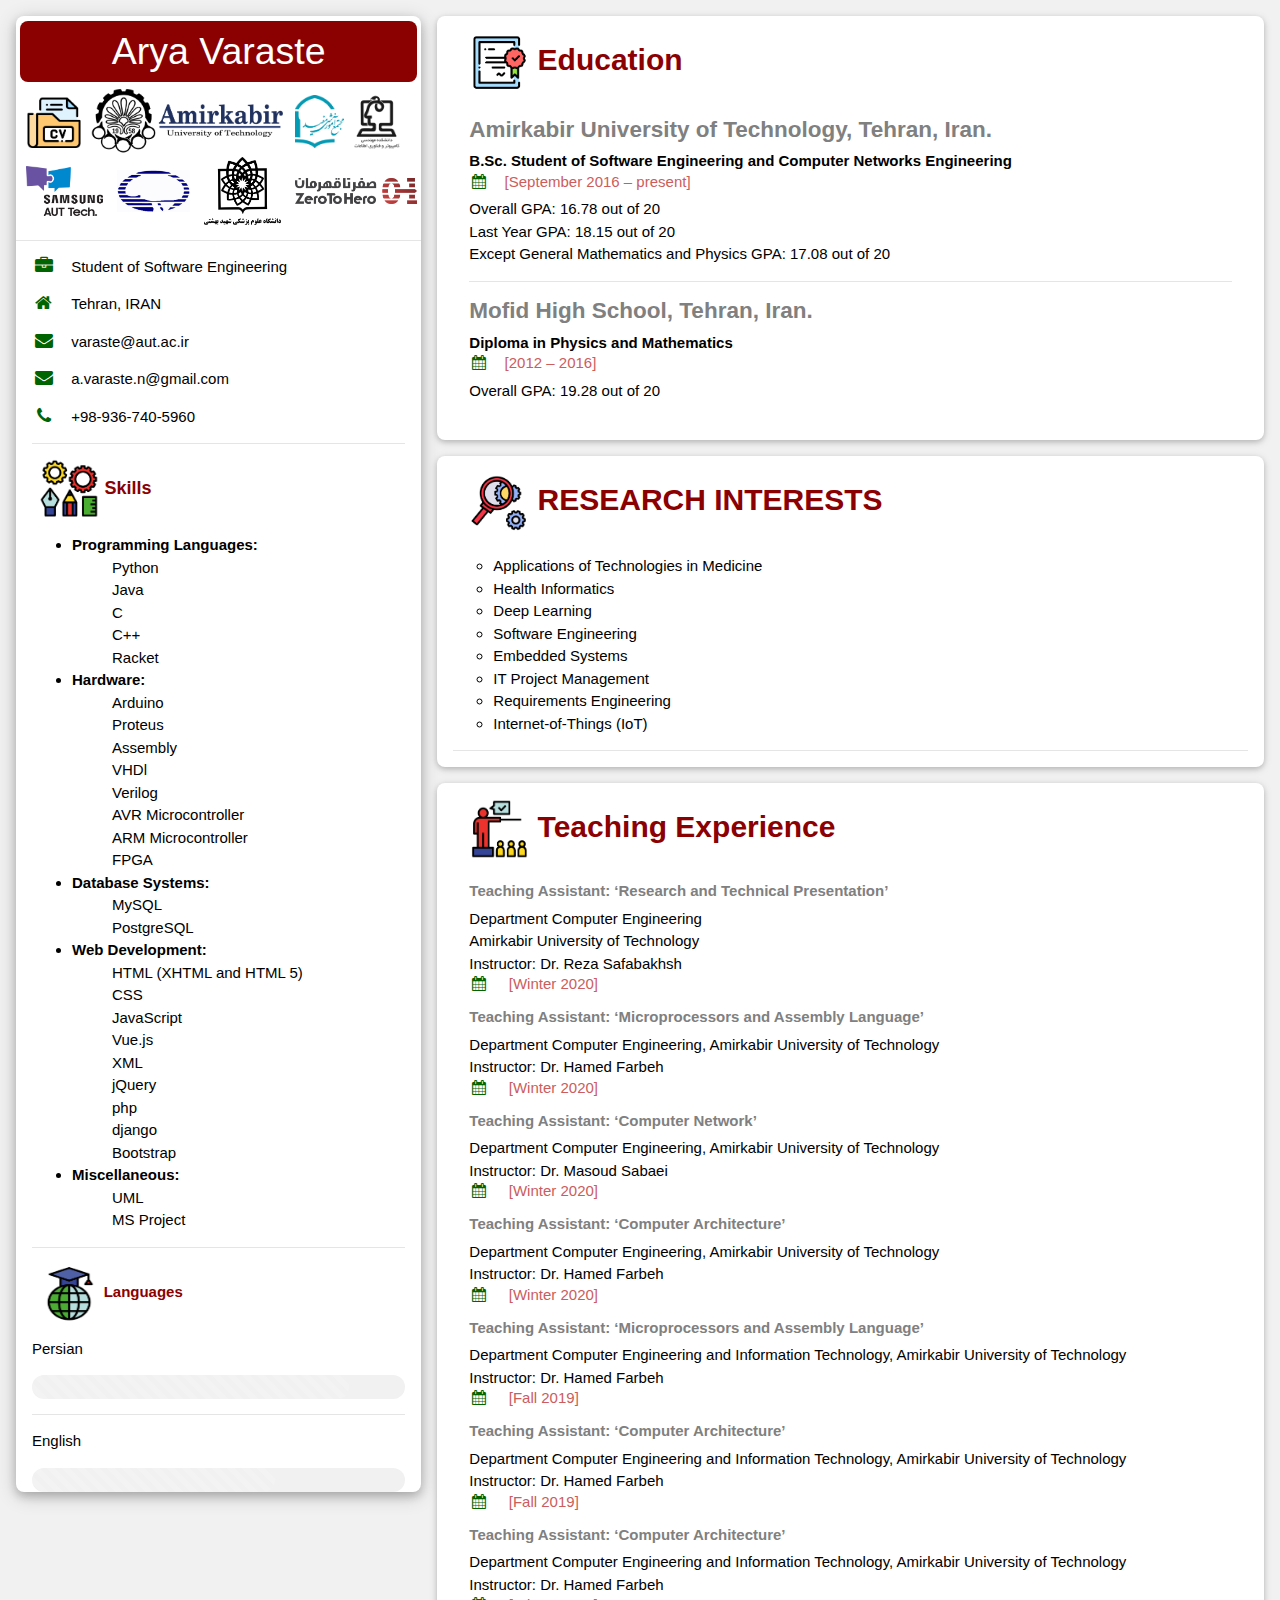
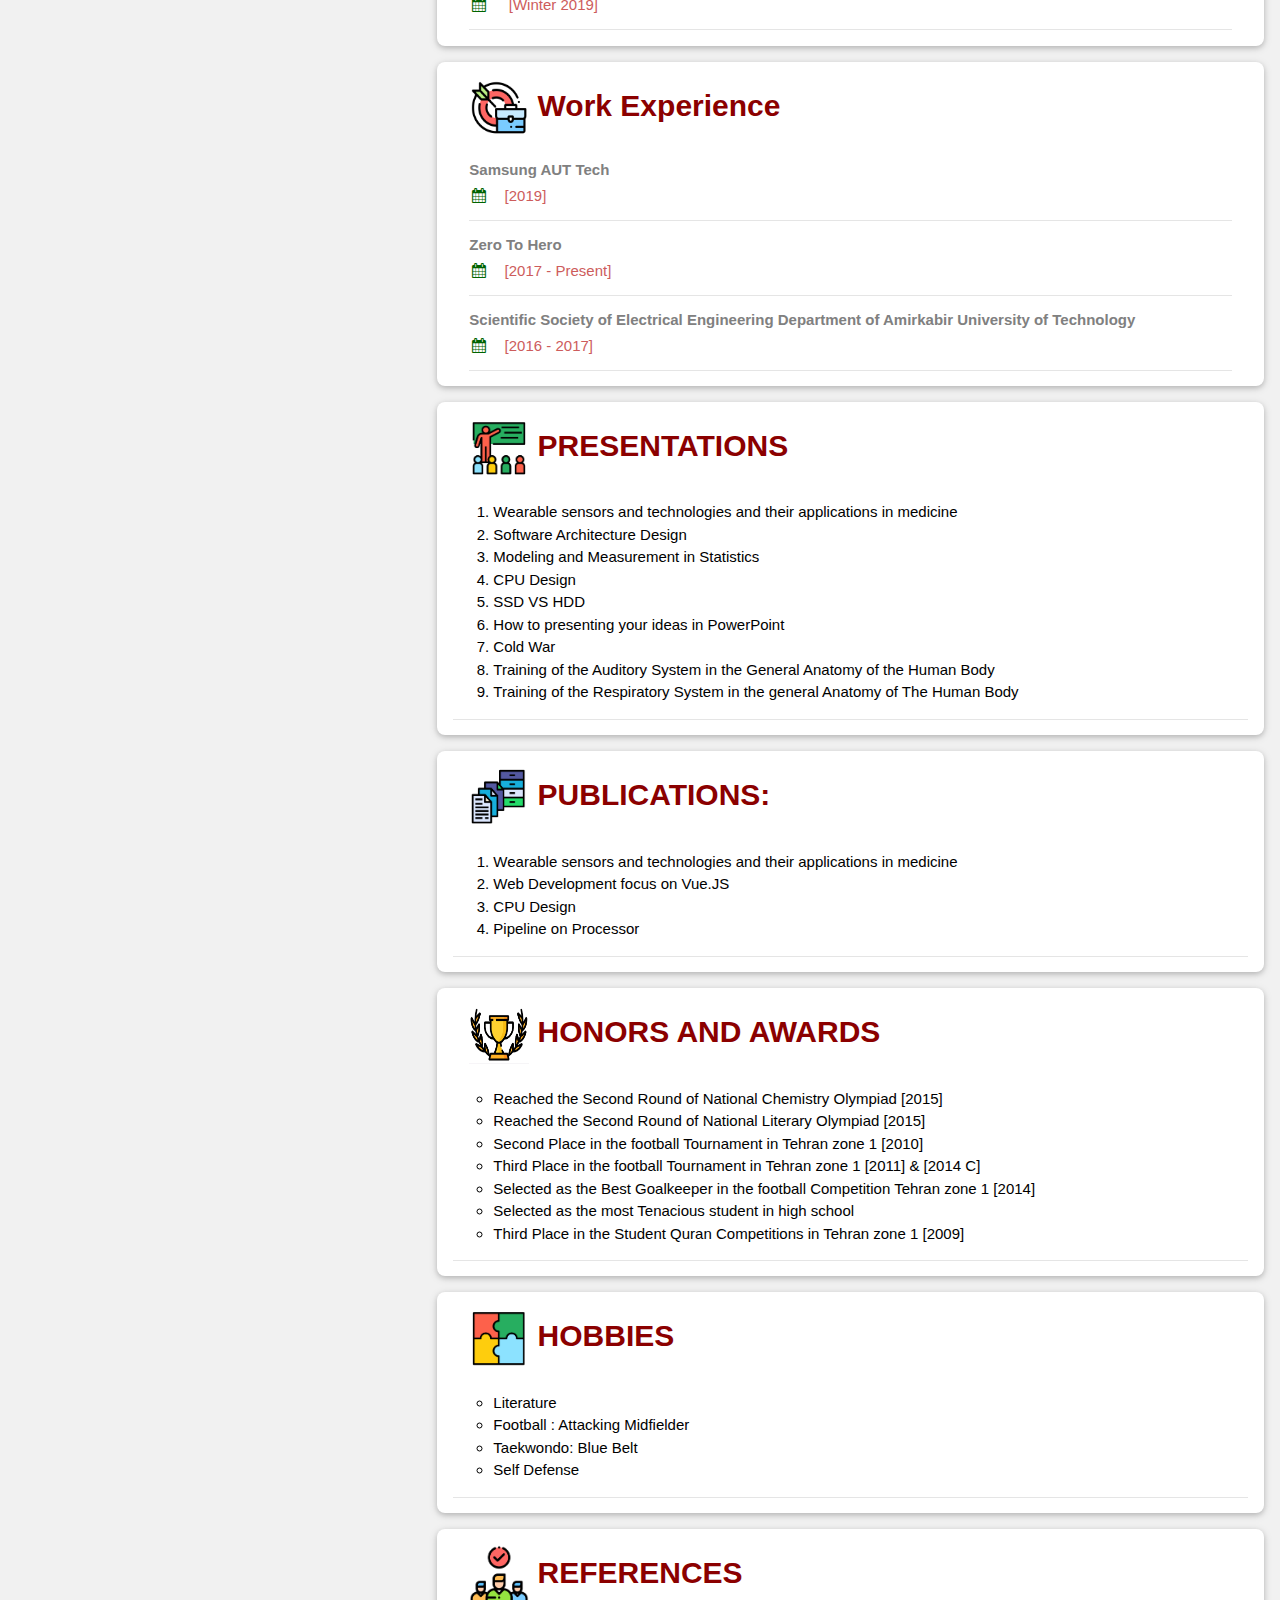
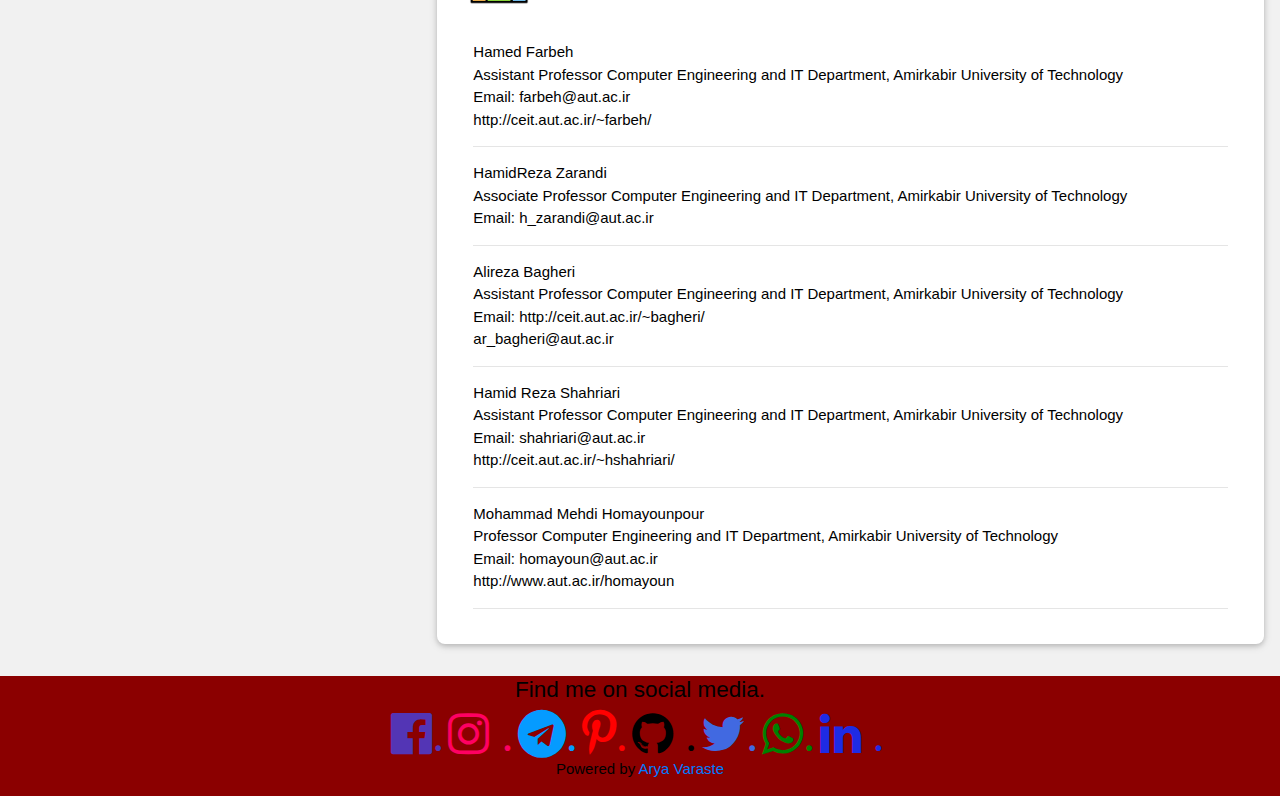
==== commit d13f831c: "Update aryavaraste.html" ====
--- a/aryavaraste.html
+++ b/aryavaraste.html
@@ -313,19 +313,7 @@
                             <div class="w3-round-xlarge w3-win8-crimson progress-bar-animated    
                             progress-bar-striped  w3-hover-opacity" style="height:24px;width:65%"></div>
                         </div>
-                        <hr>
-                        <p>German</p>
-                        <div class="w3-light-grey w3-round-xlarge">
-                            <div class="w3-round-xlarge w3-win8-crimson progress-bar-animated    
-                             progress-bar-striped  w3-hover-opacity" style="height:24px;width:19%"></div>
-                        </div>
-                        <hr>
-                        <p>Arabic</p>
-                        <div class="w3-light-grey w3-round-xlarge">
-                            <div class="w3-round-xlarge w3-win8-crimson progress-bar-animated    
-                             progress-bar-striped  w3-hover-opacity" style="height:24px;width:20%"></div>
-                        </div>
-                        <br>
+                        
                     </div>
 
                 </div>
@@ -784,4 +772,4 @@
     </footer>
 </body>
 
-</html>+</html>
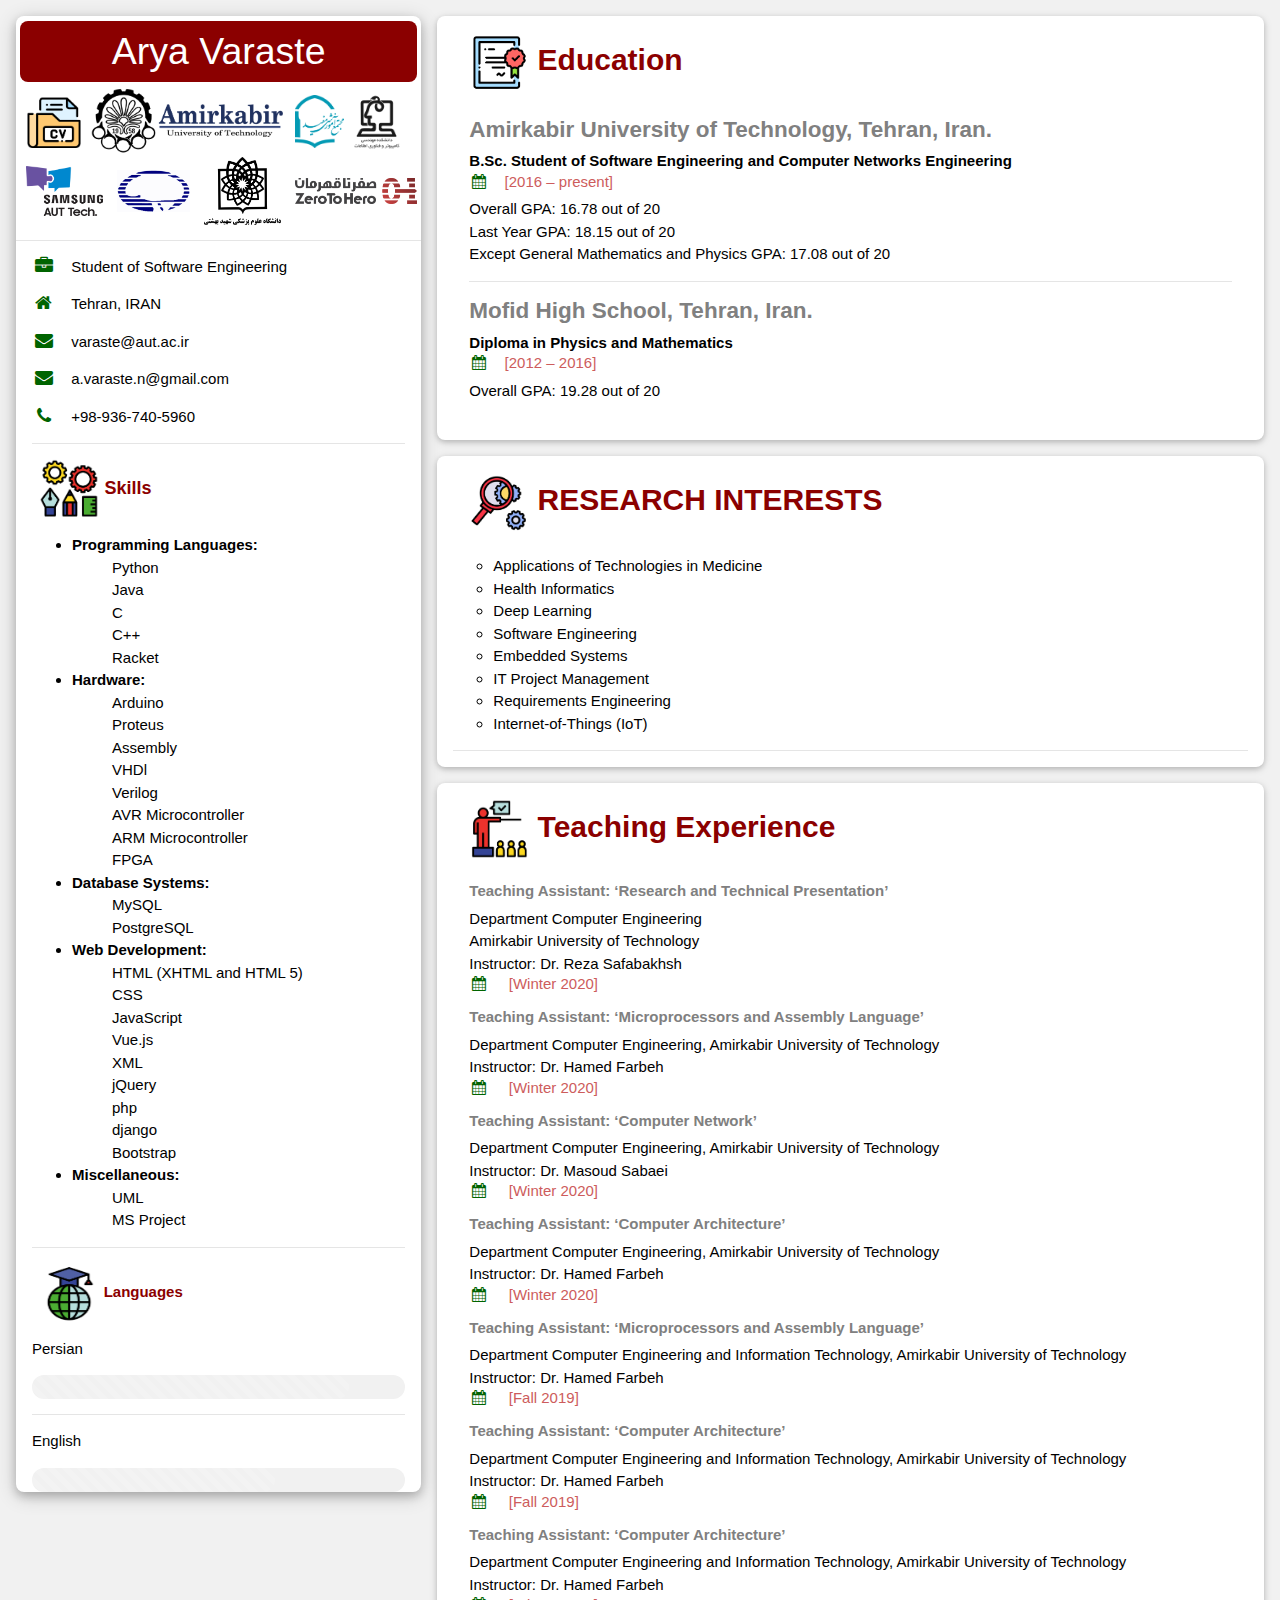
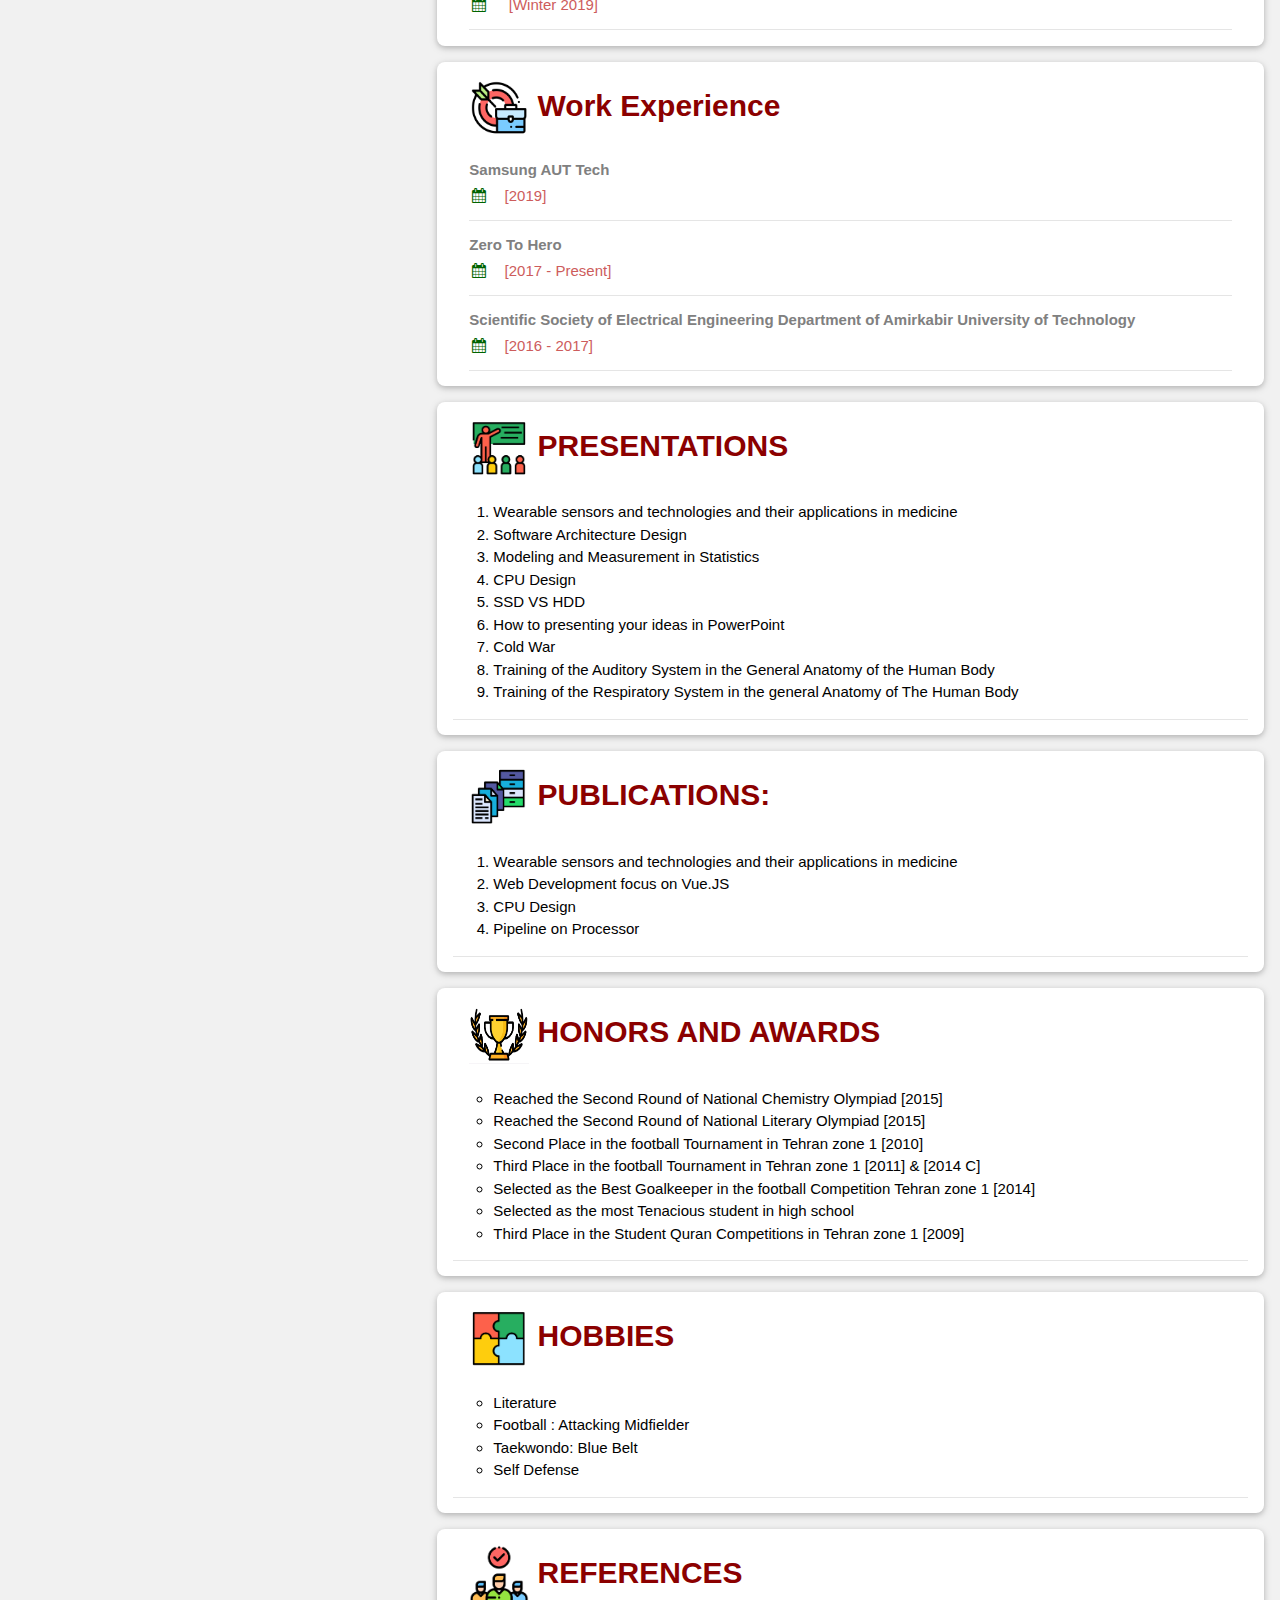
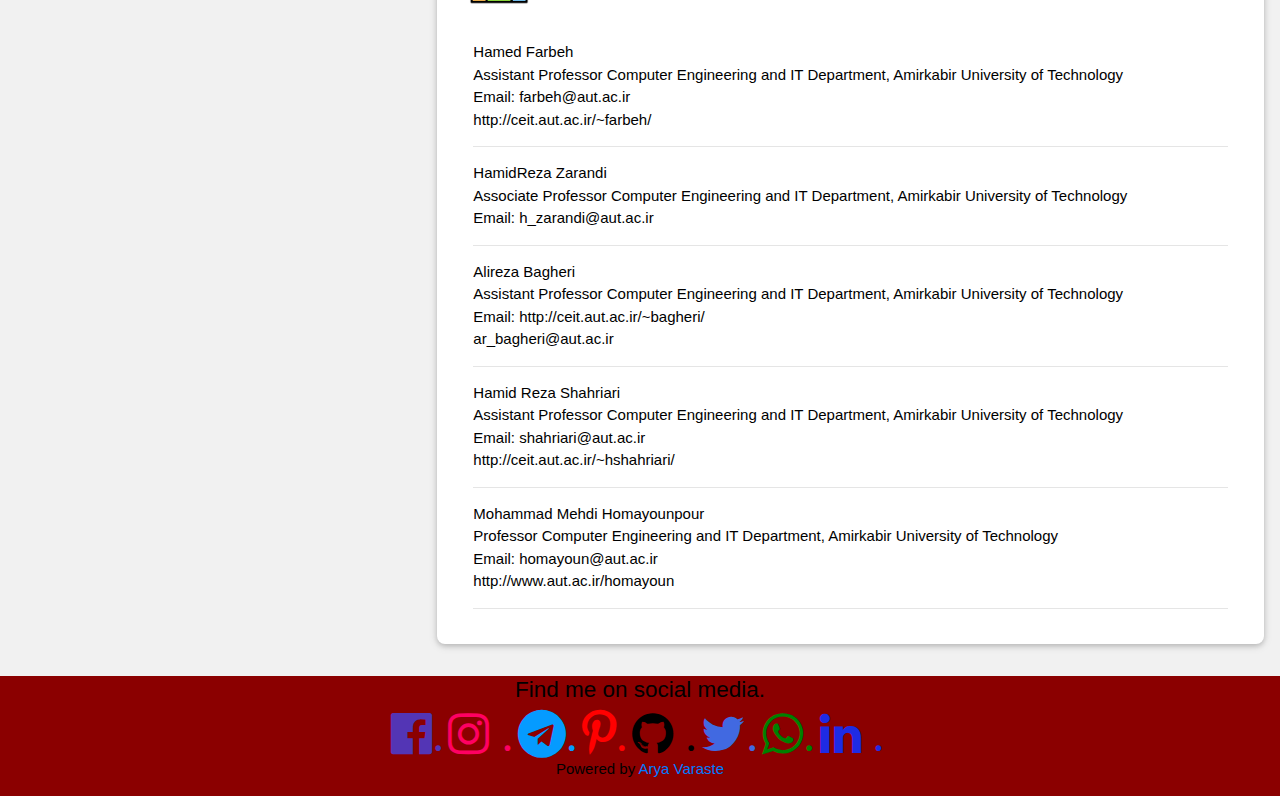
==== commit 533c83b3: "Update aryavaraste.html" ====
--- a/aryavaraste.html
+++ b/aryavaraste.html
@@ -338,7 +338,7 @@
                             <b>B.Sc. Student of Software Engineering and Computer Networks Engineering</b>
                         </h7>
                         <h6 class="era ">
-                            <i class="fa fa-calendar fa-fw w3-margin-right ii w3-hover-opacity"></i>[September 2016 – present]</h6>
+                            <i class="fa fa-calendar fa-fw w3-margin-right ii w3-hover-opacity"></i>[2016 – present]</h6>
                         <p>Overall GPA: 16.78 out of 20</br>
                             Last Year GPA: 18.15 out of 20</br>
                             Except General Mathematics and Physics GPA: 17.08 out of 20</p>
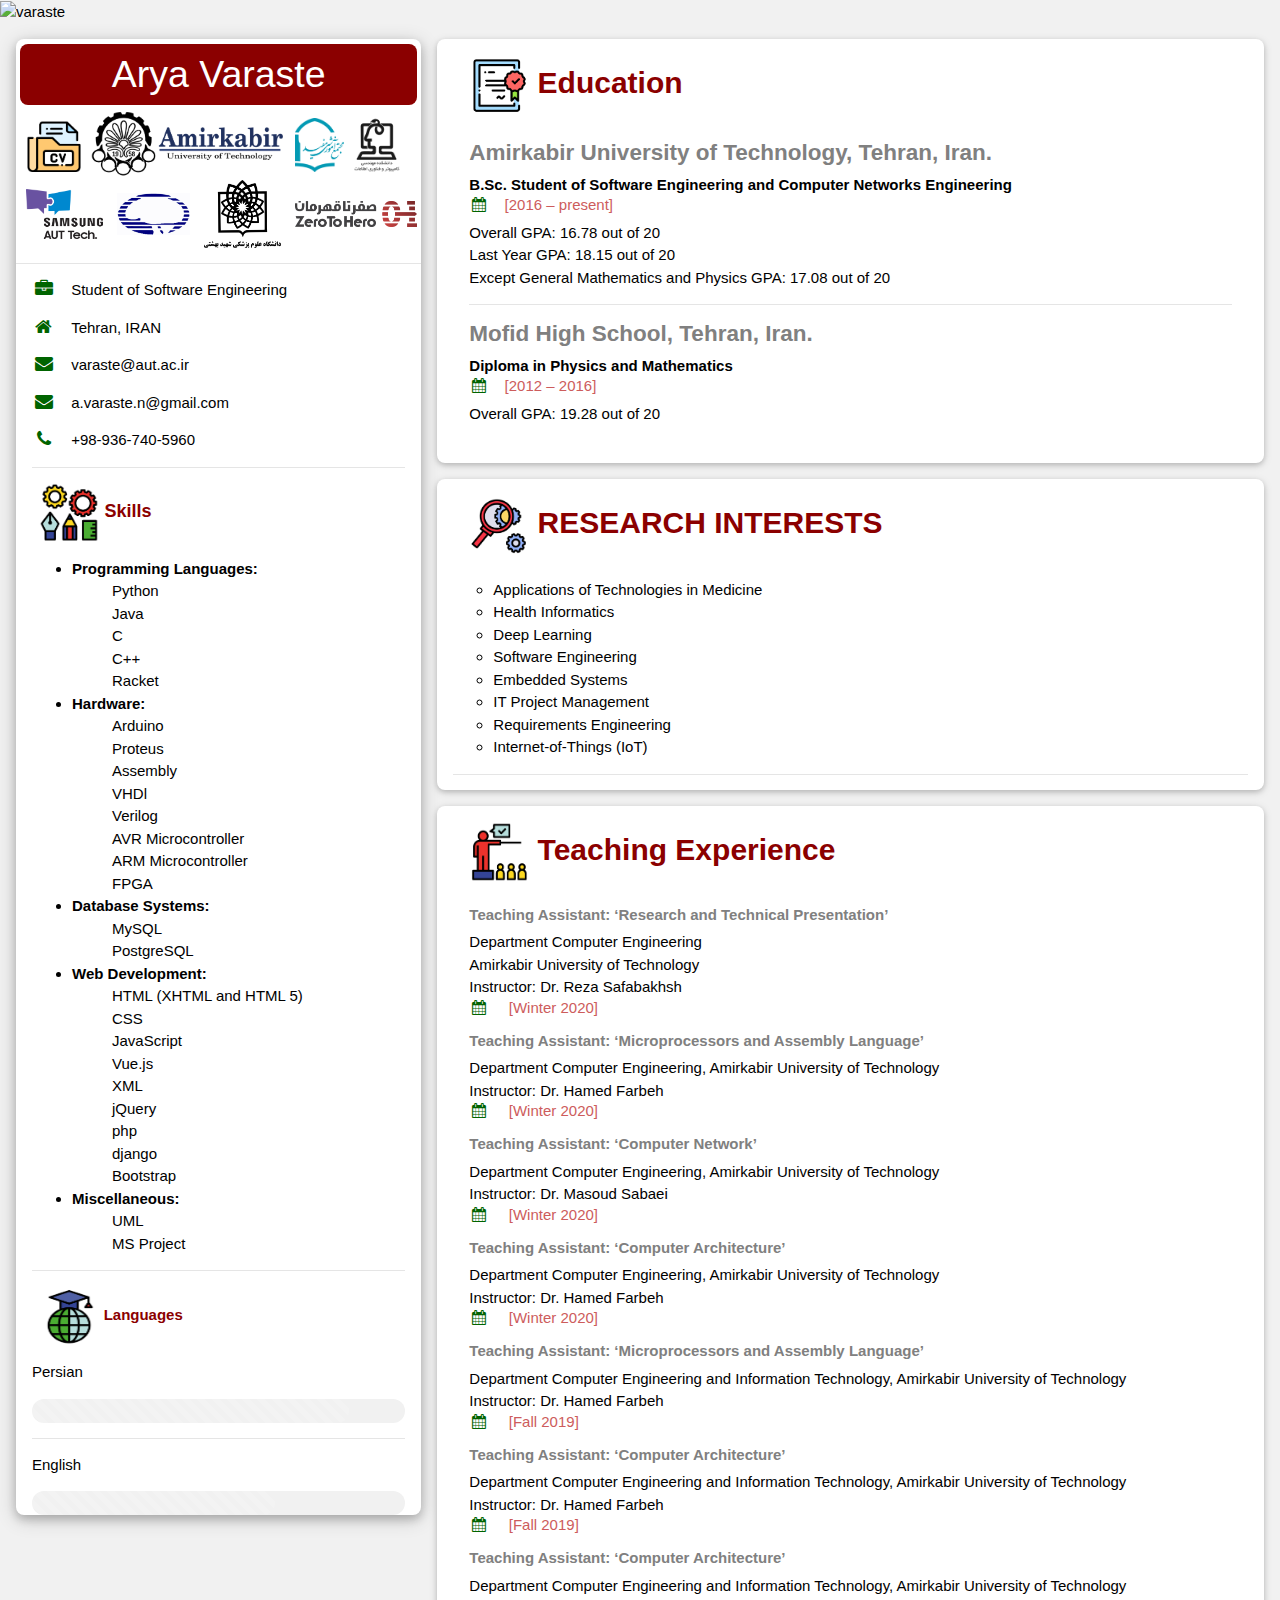
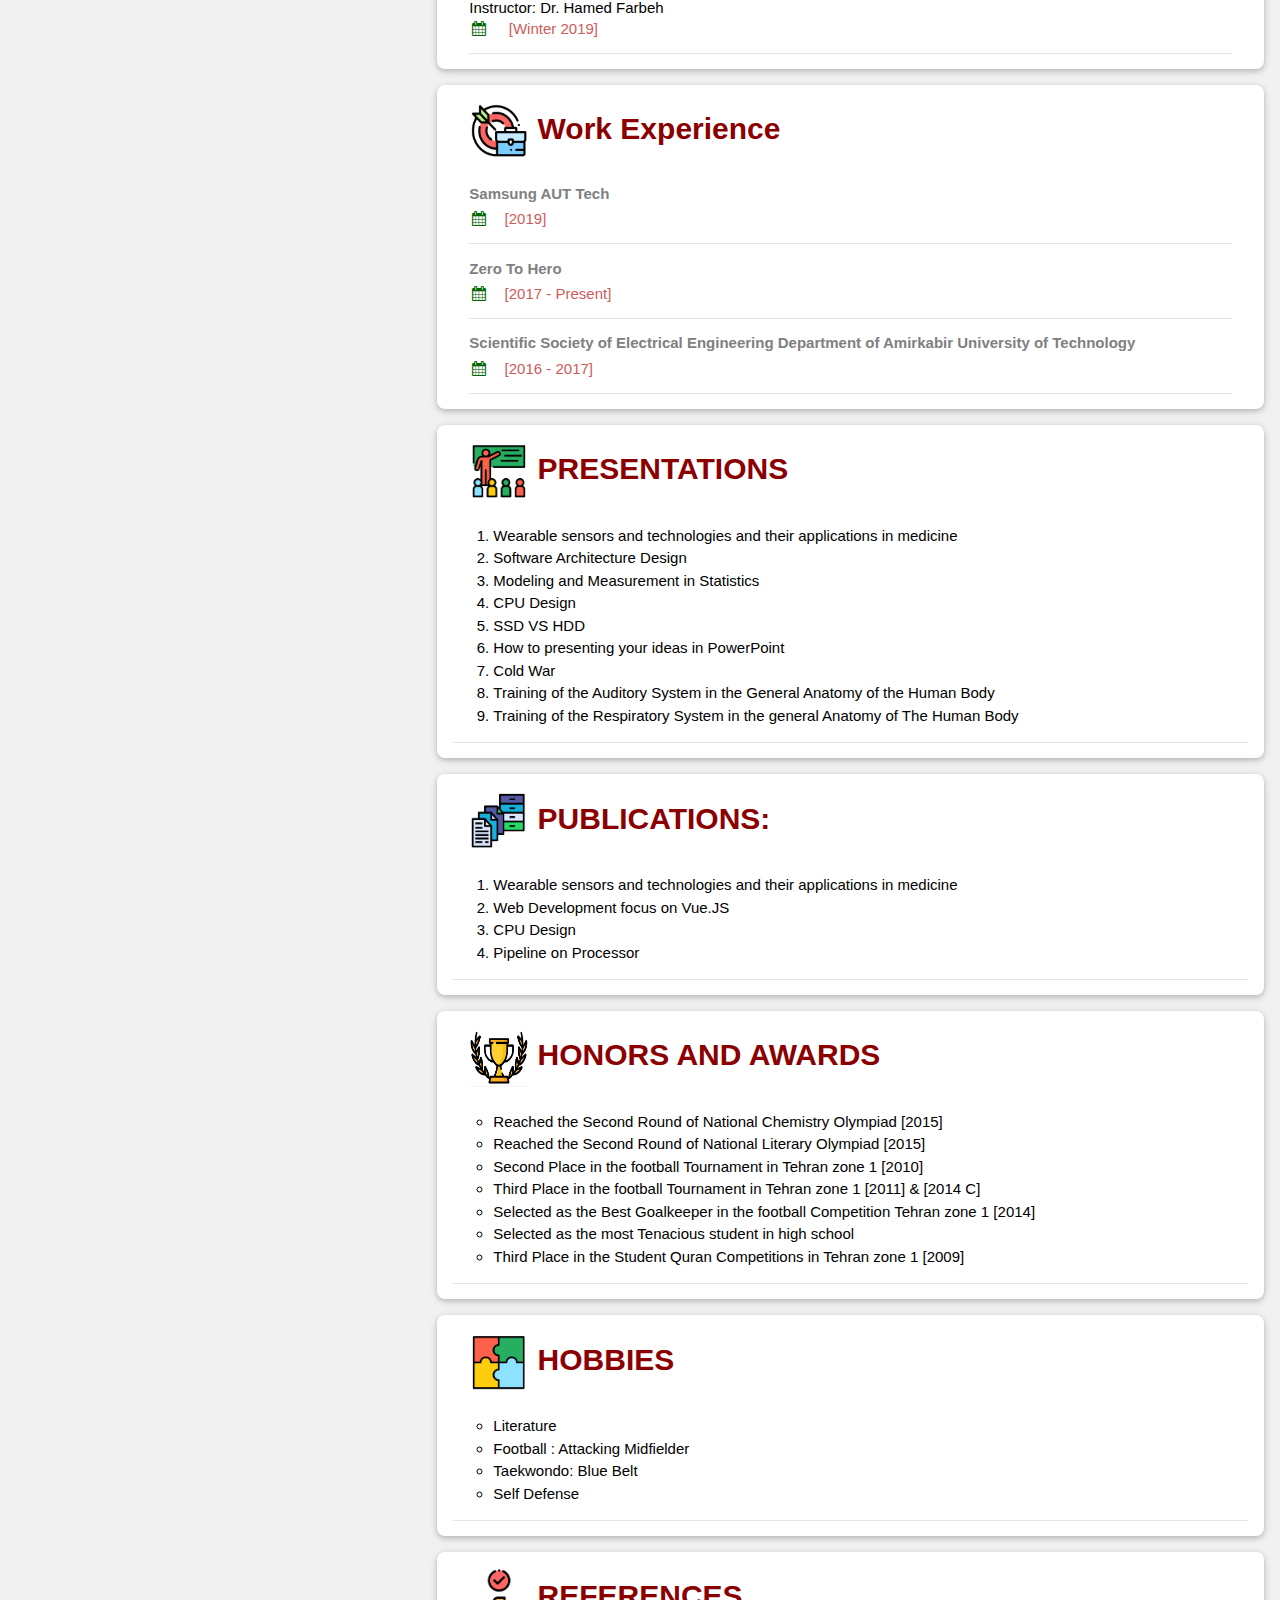
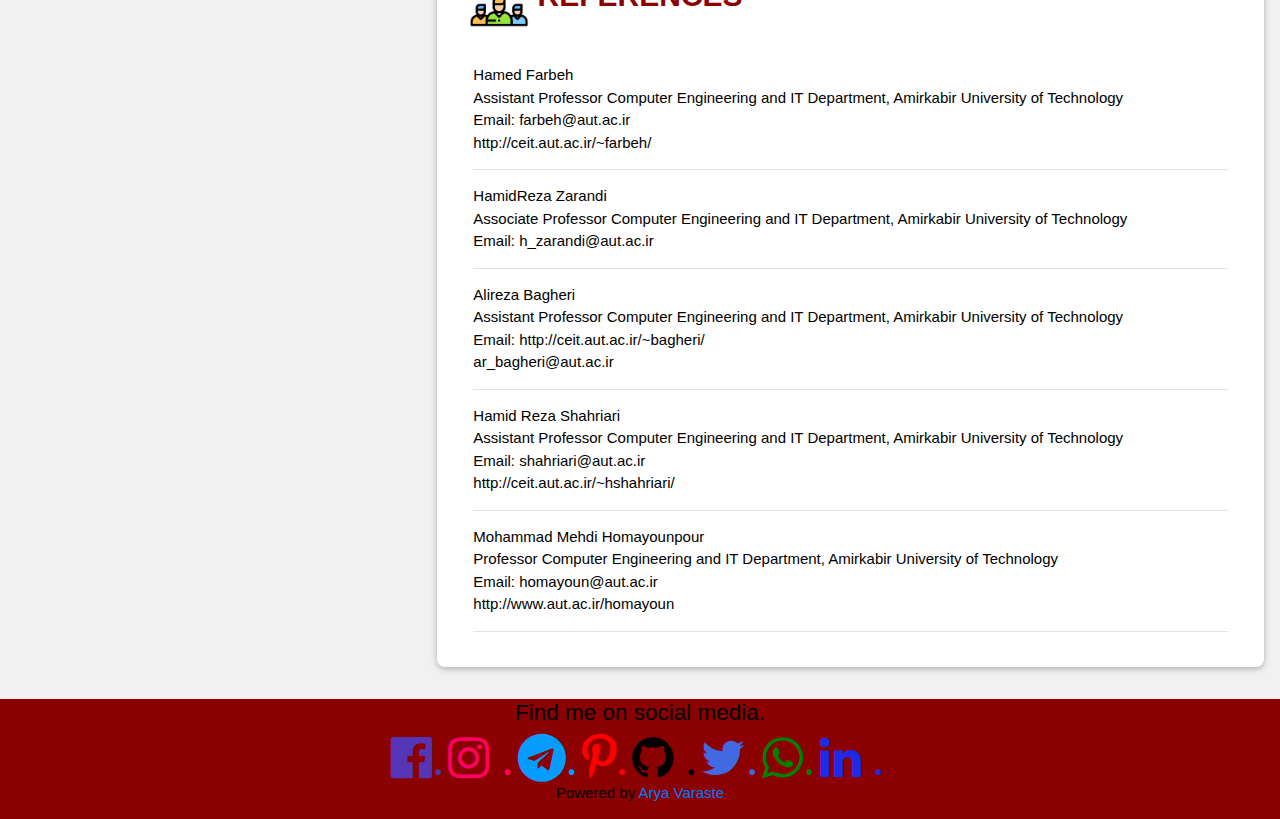
==== commit 6a097c5d: "Update aryavaraste.html" ====
--- a/aryavaraste.html
+++ b/aryavaraste.html
@@ -183,6 +183,7 @@
 
 
 <body class="w3-light-grey">
+<p align="left"> <img src="https://komarev.com/ghpvc/?username=varaste" alt="varaste" /> </p>
 
     <!-- Page Container -->
     <div class="w3-content w3-margin-top" style="max-width:1400px;">
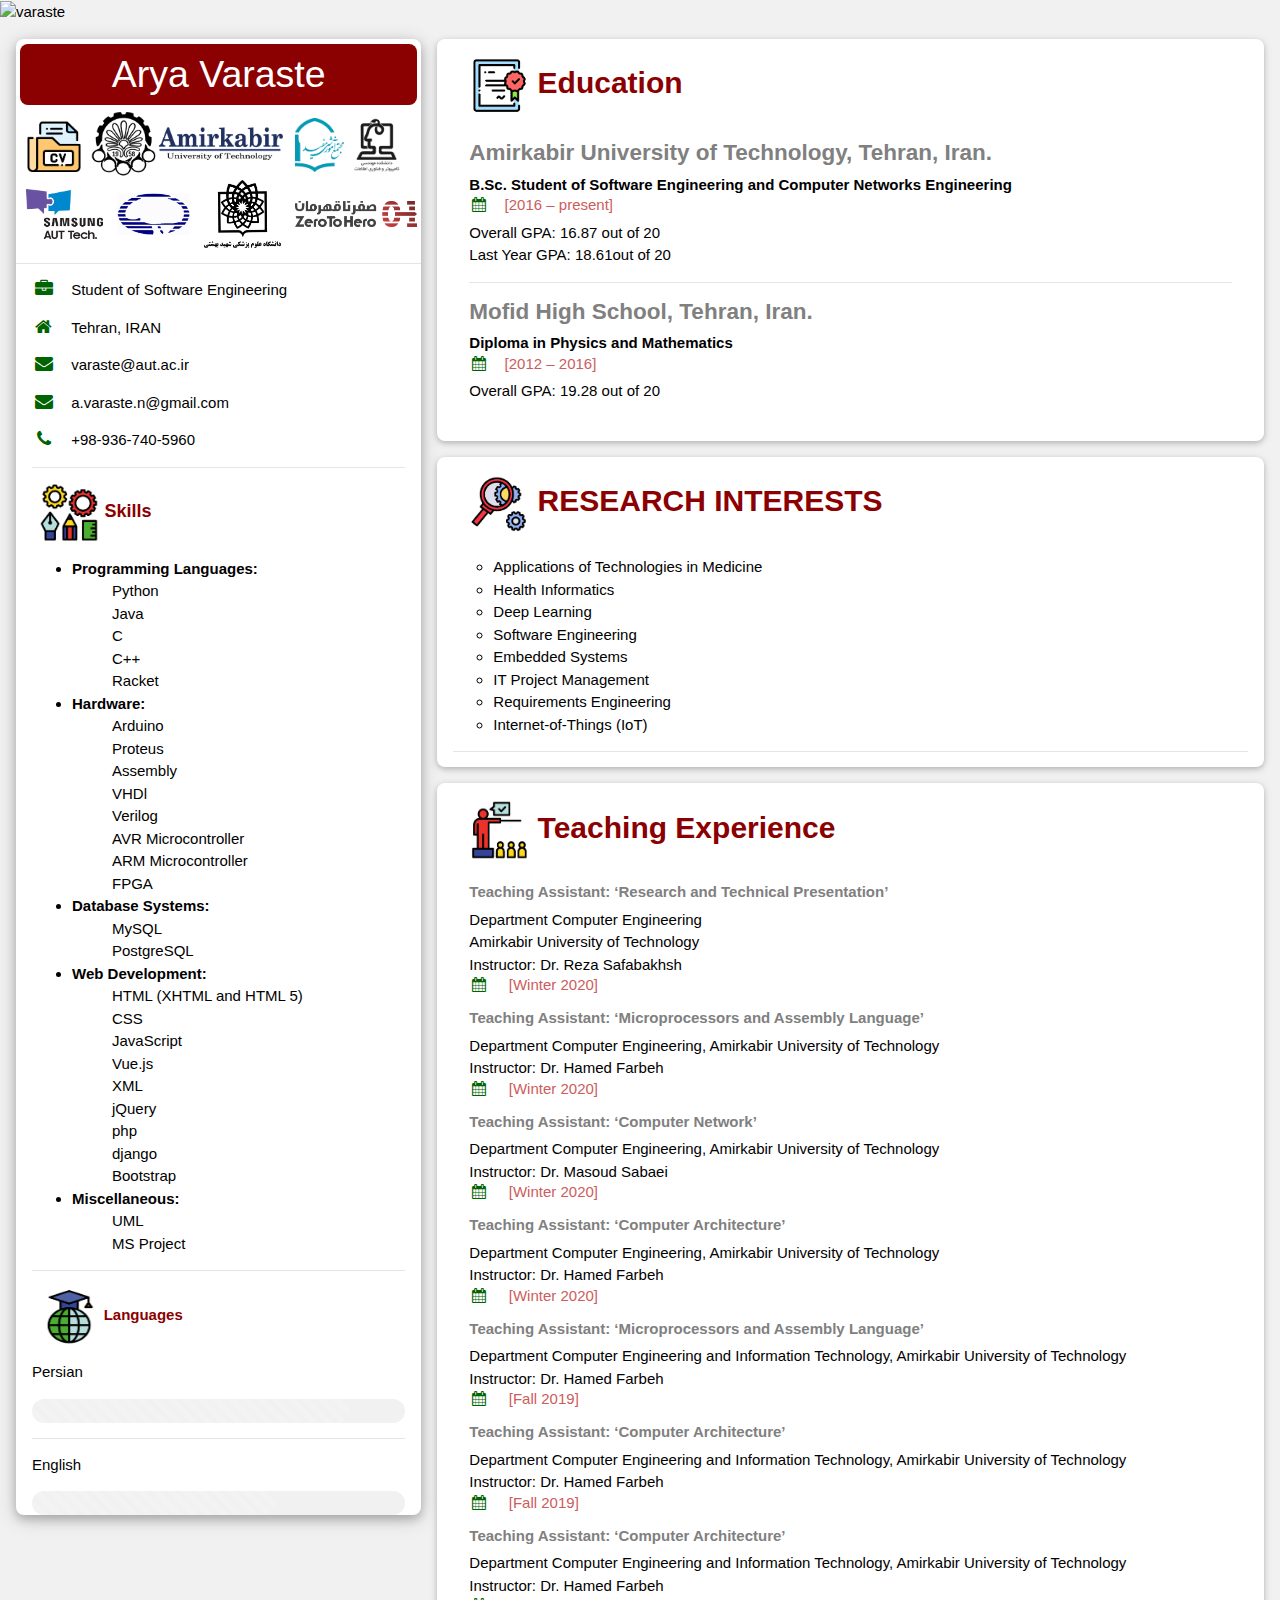
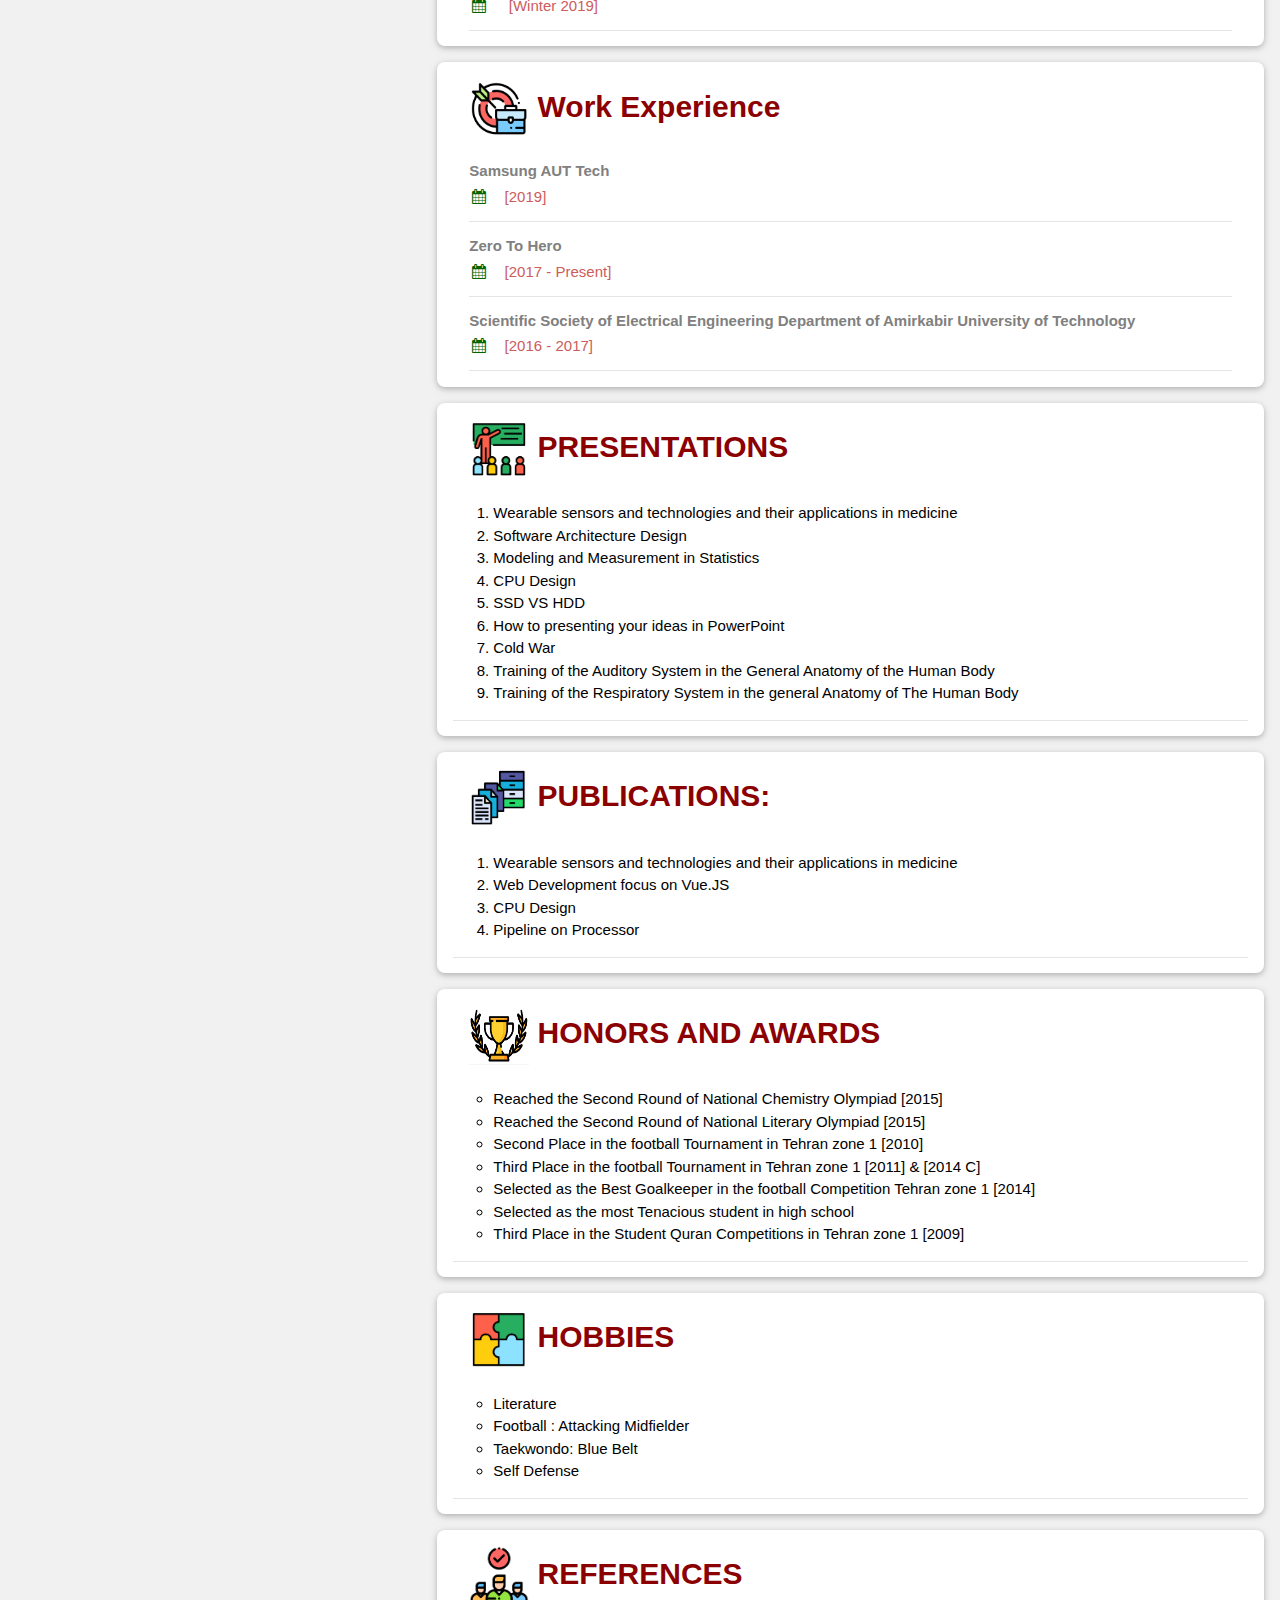
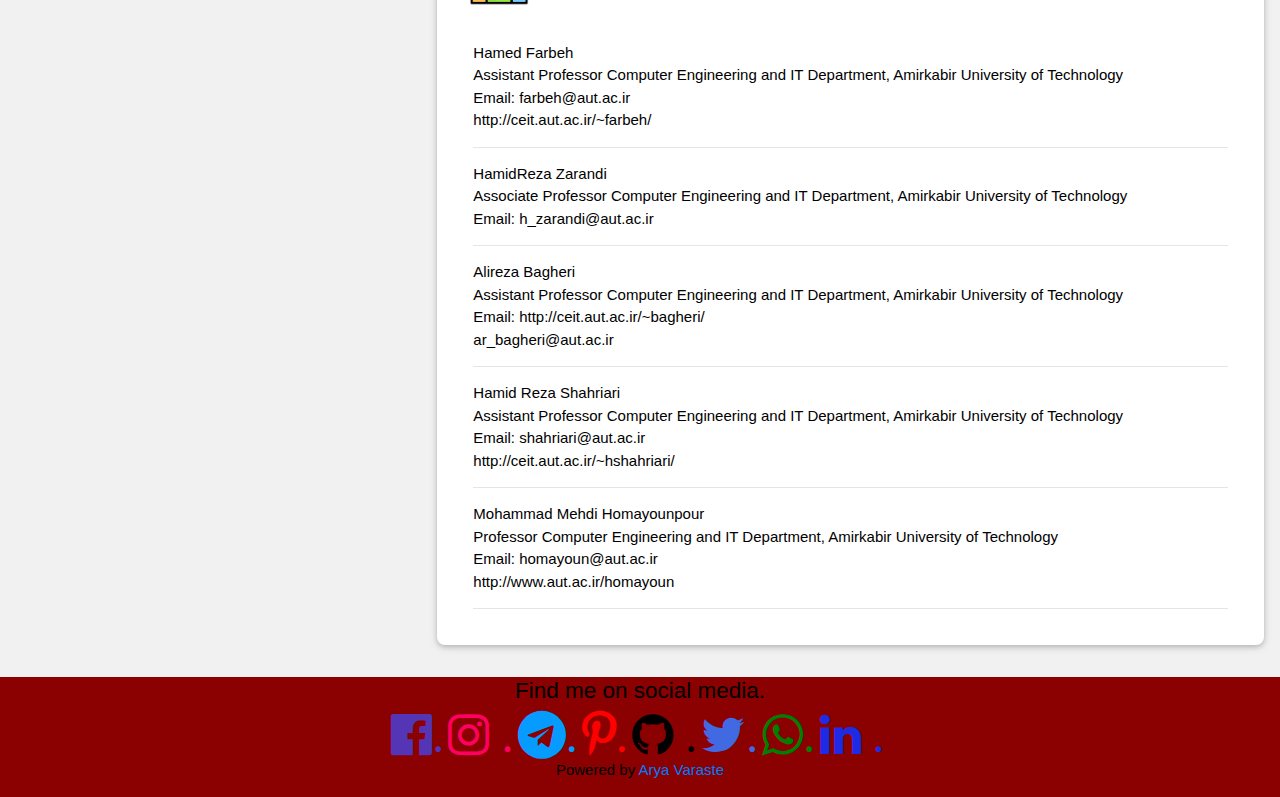
==== commit 349789da: "Update aryavaraste.html" ====
--- a/aryavaraste.html
+++ b/aryavaraste.html
@@ -340,9 +340,8 @@
                         </h7>
                         <h6 class="era ">
                             <i class="fa fa-calendar fa-fw w3-margin-right ii w3-hover-opacity"></i>[2016 – present]</h6>
-                        <p>Overall GPA: 16.78 out of 20</br>
-                            Last Year GPA: 18.15 out of 20</br>
-                            Except General Mathematics and Physics GPA: 17.08 out of 20</p>
+                        <p>Overall GPA: 16.87 out of 20</br>
+                            Last Year GPA: 18.61out of 20</br>
                         <hr>
                     </div>
 
